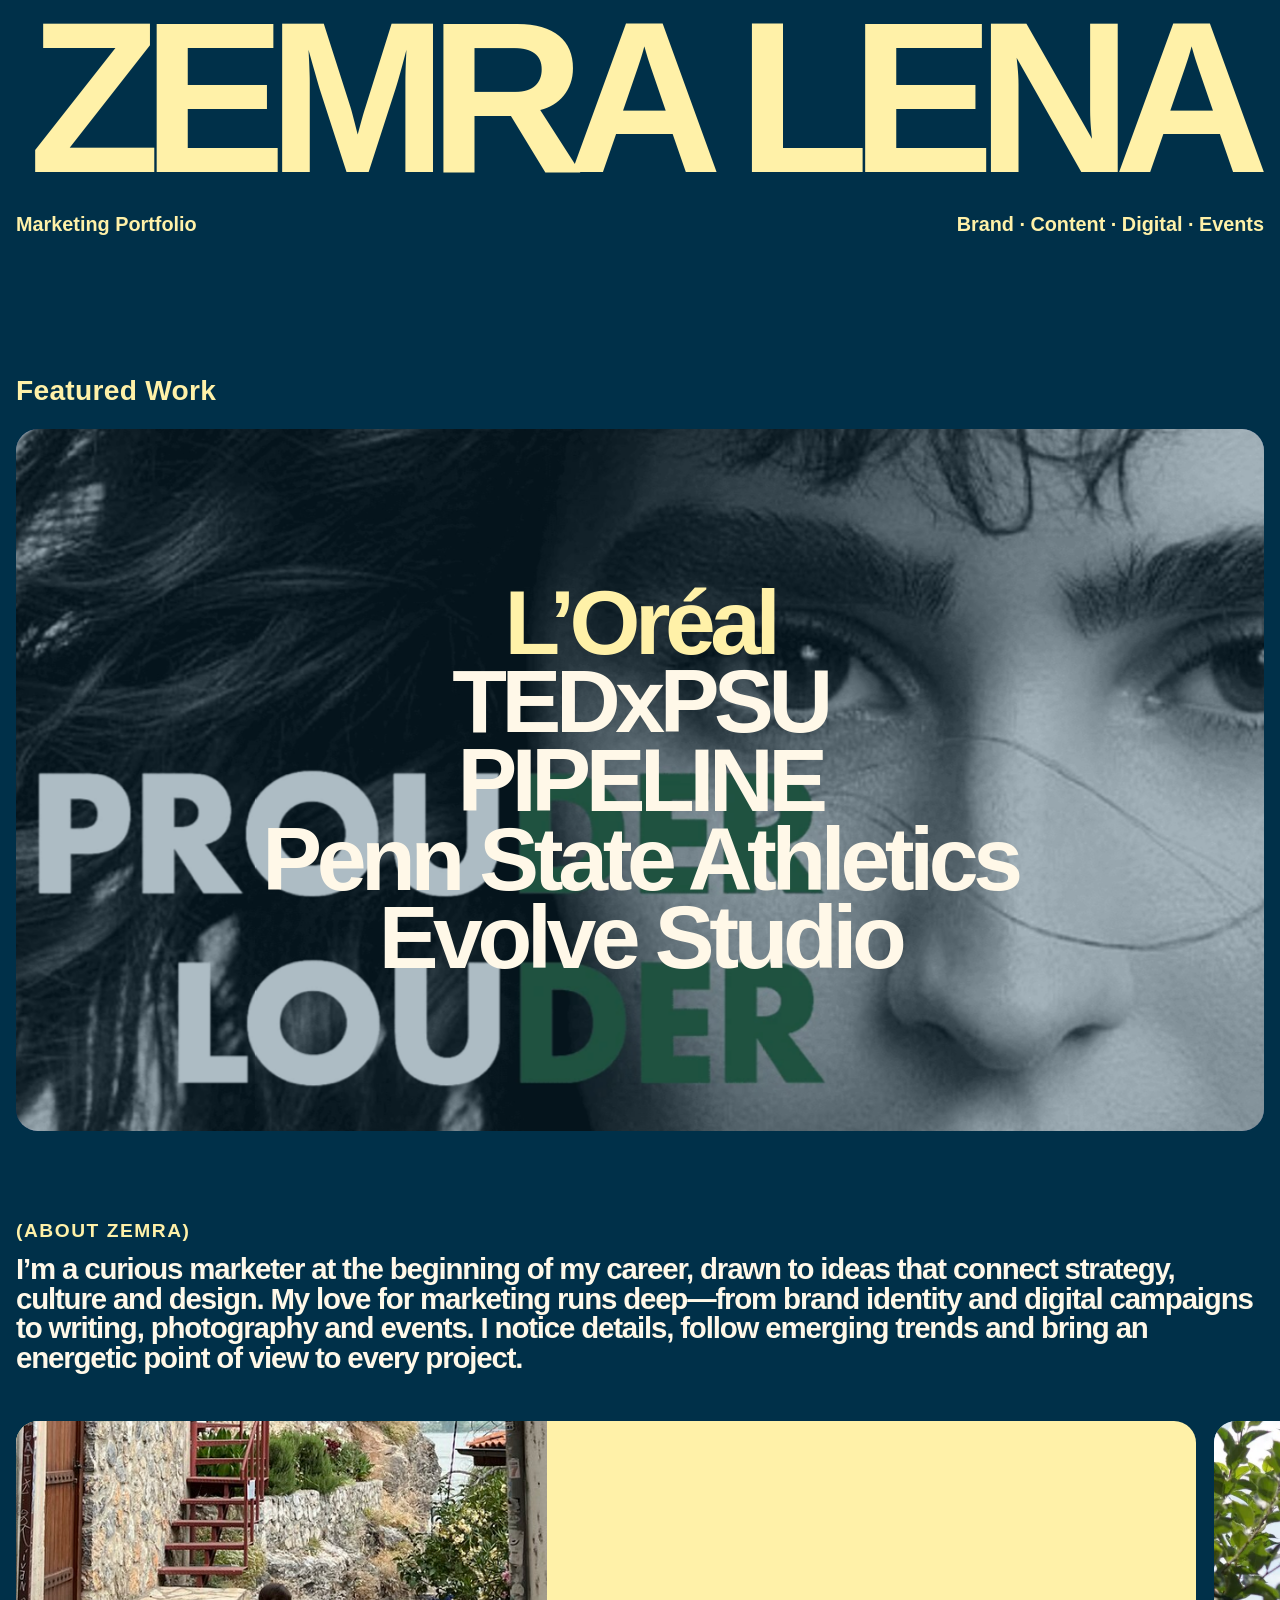
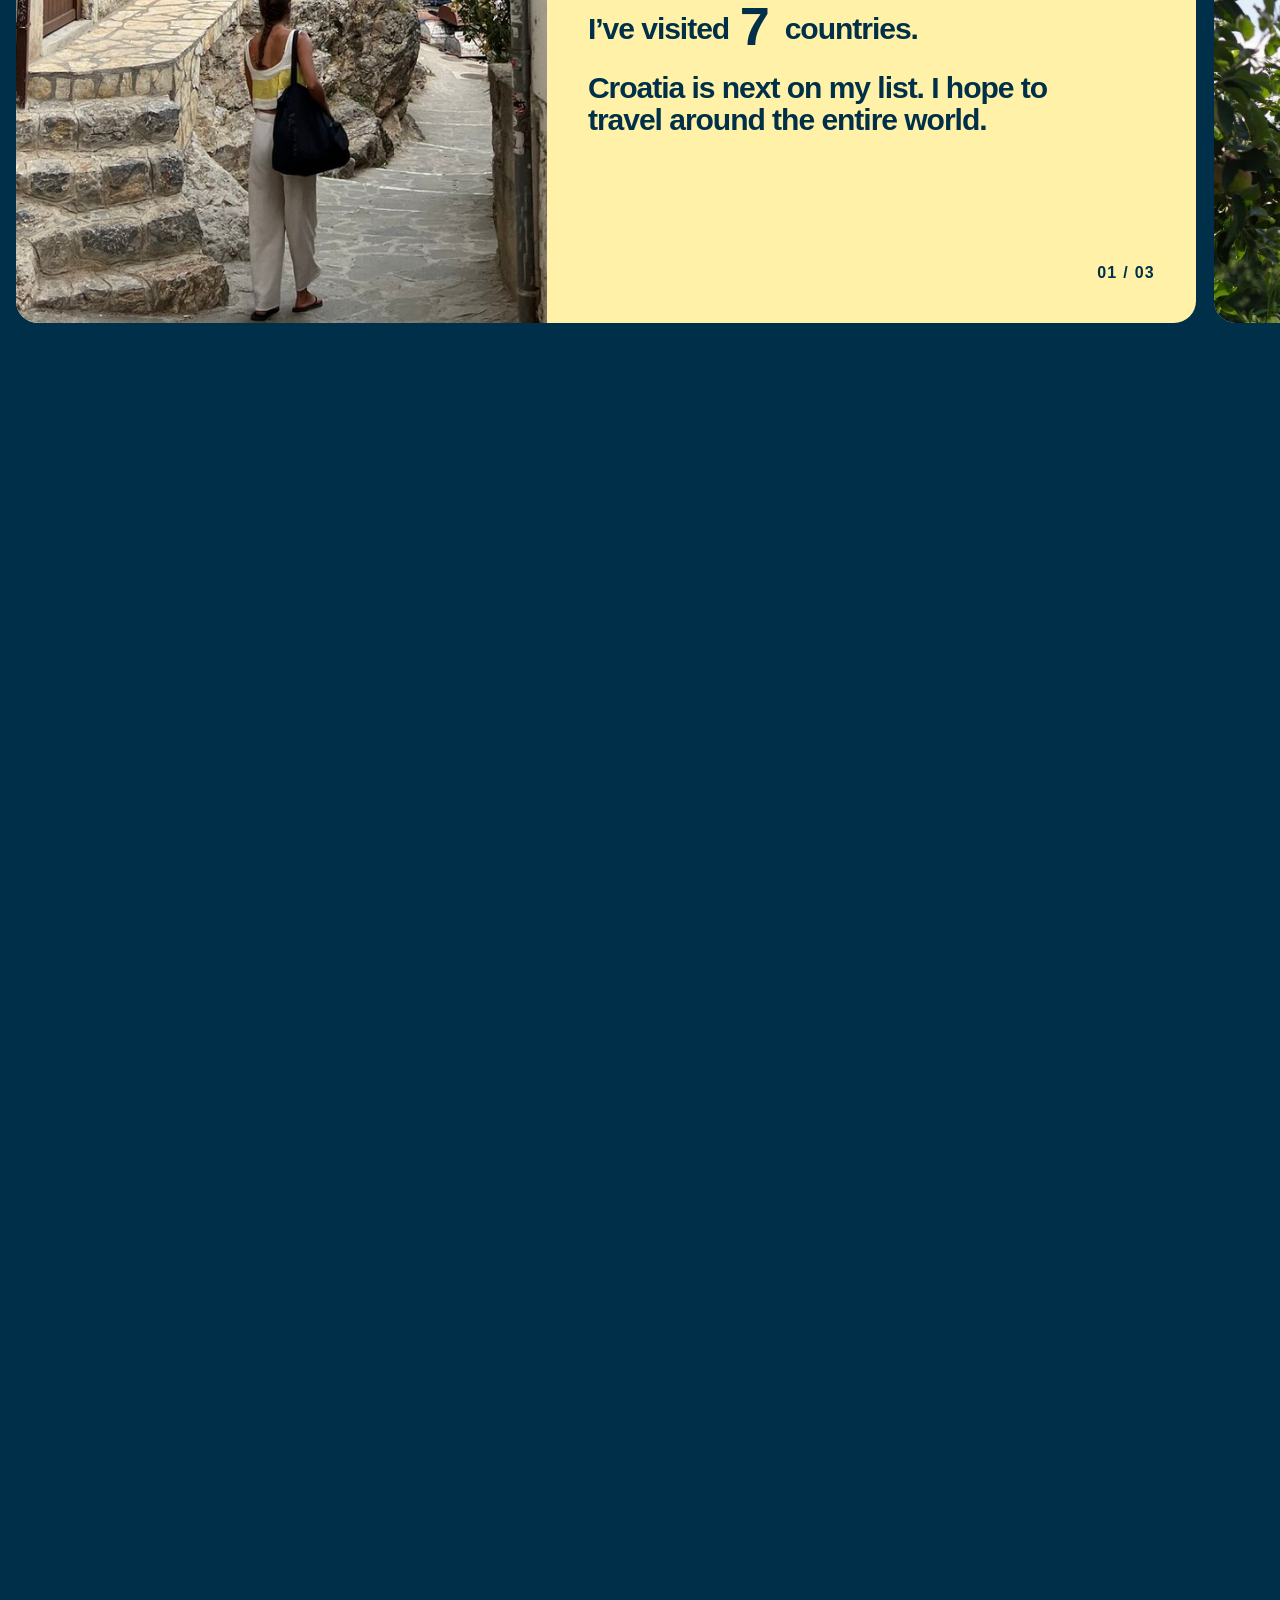
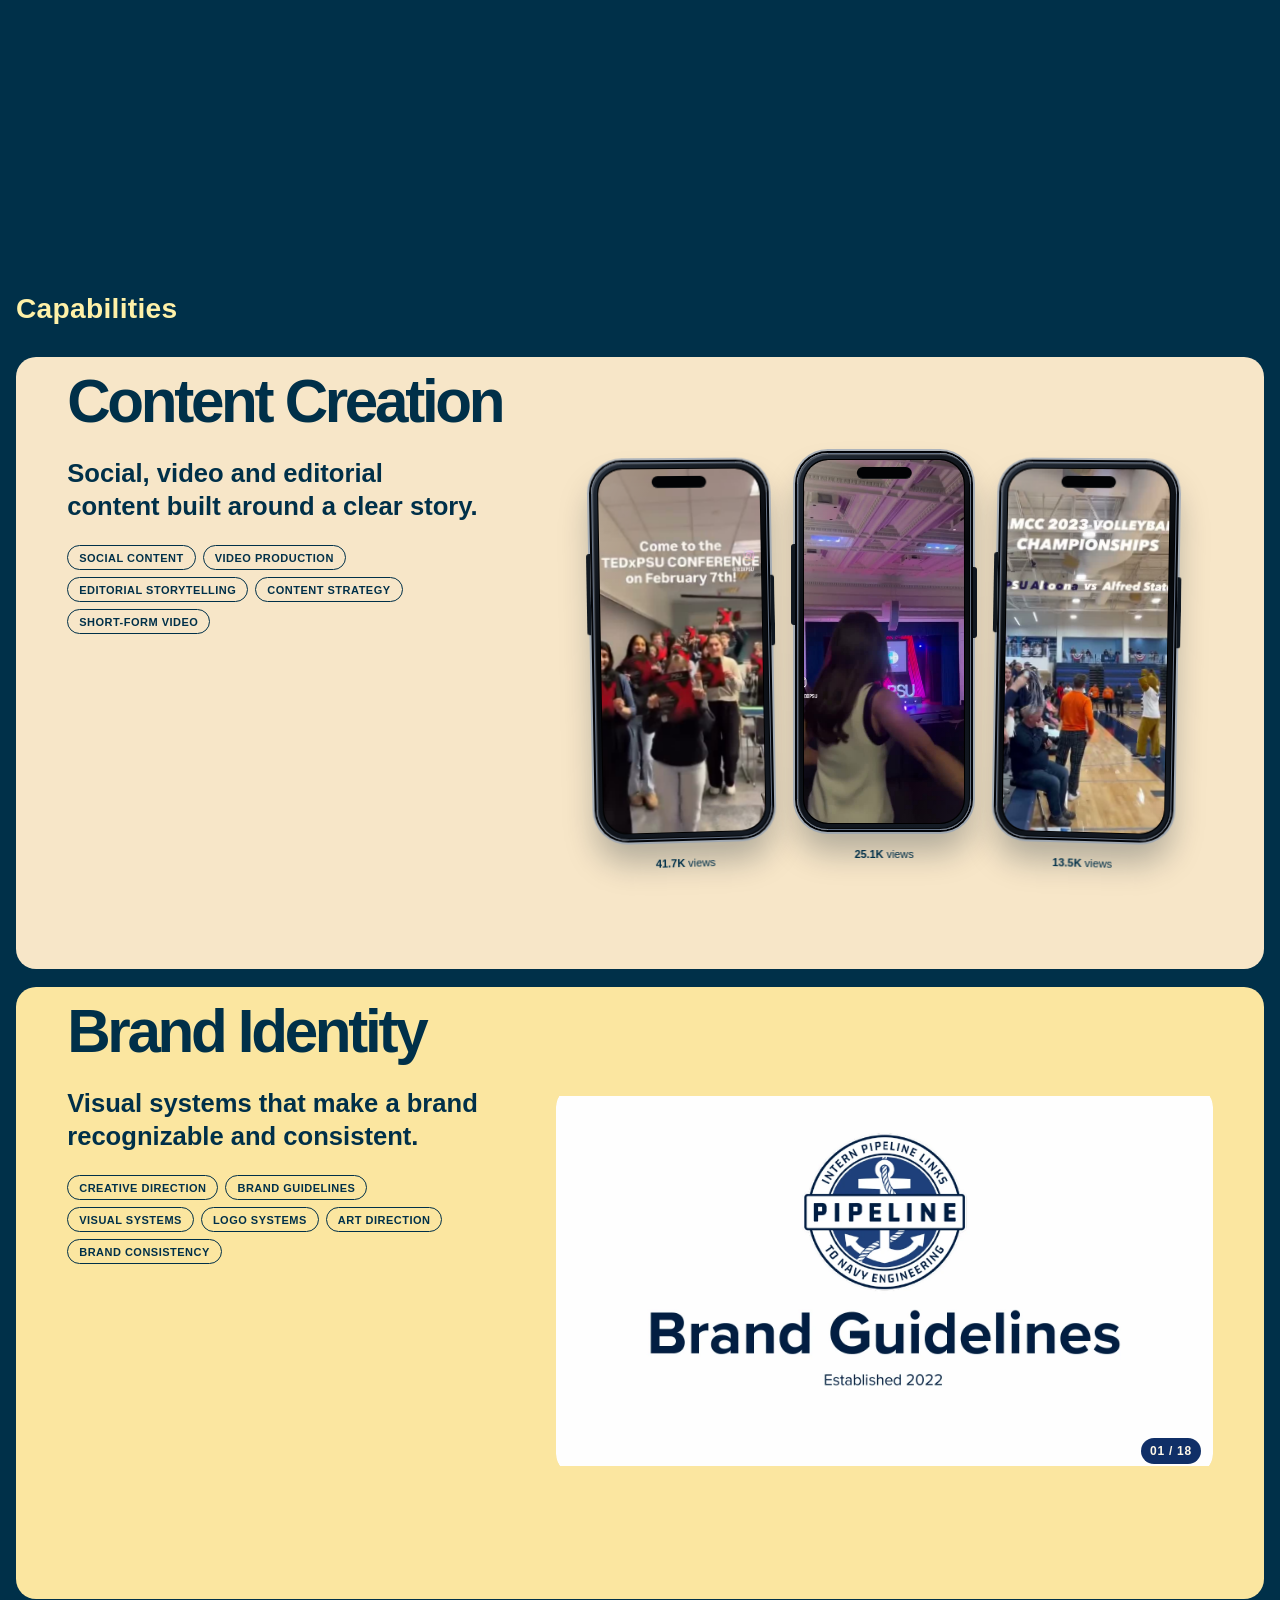
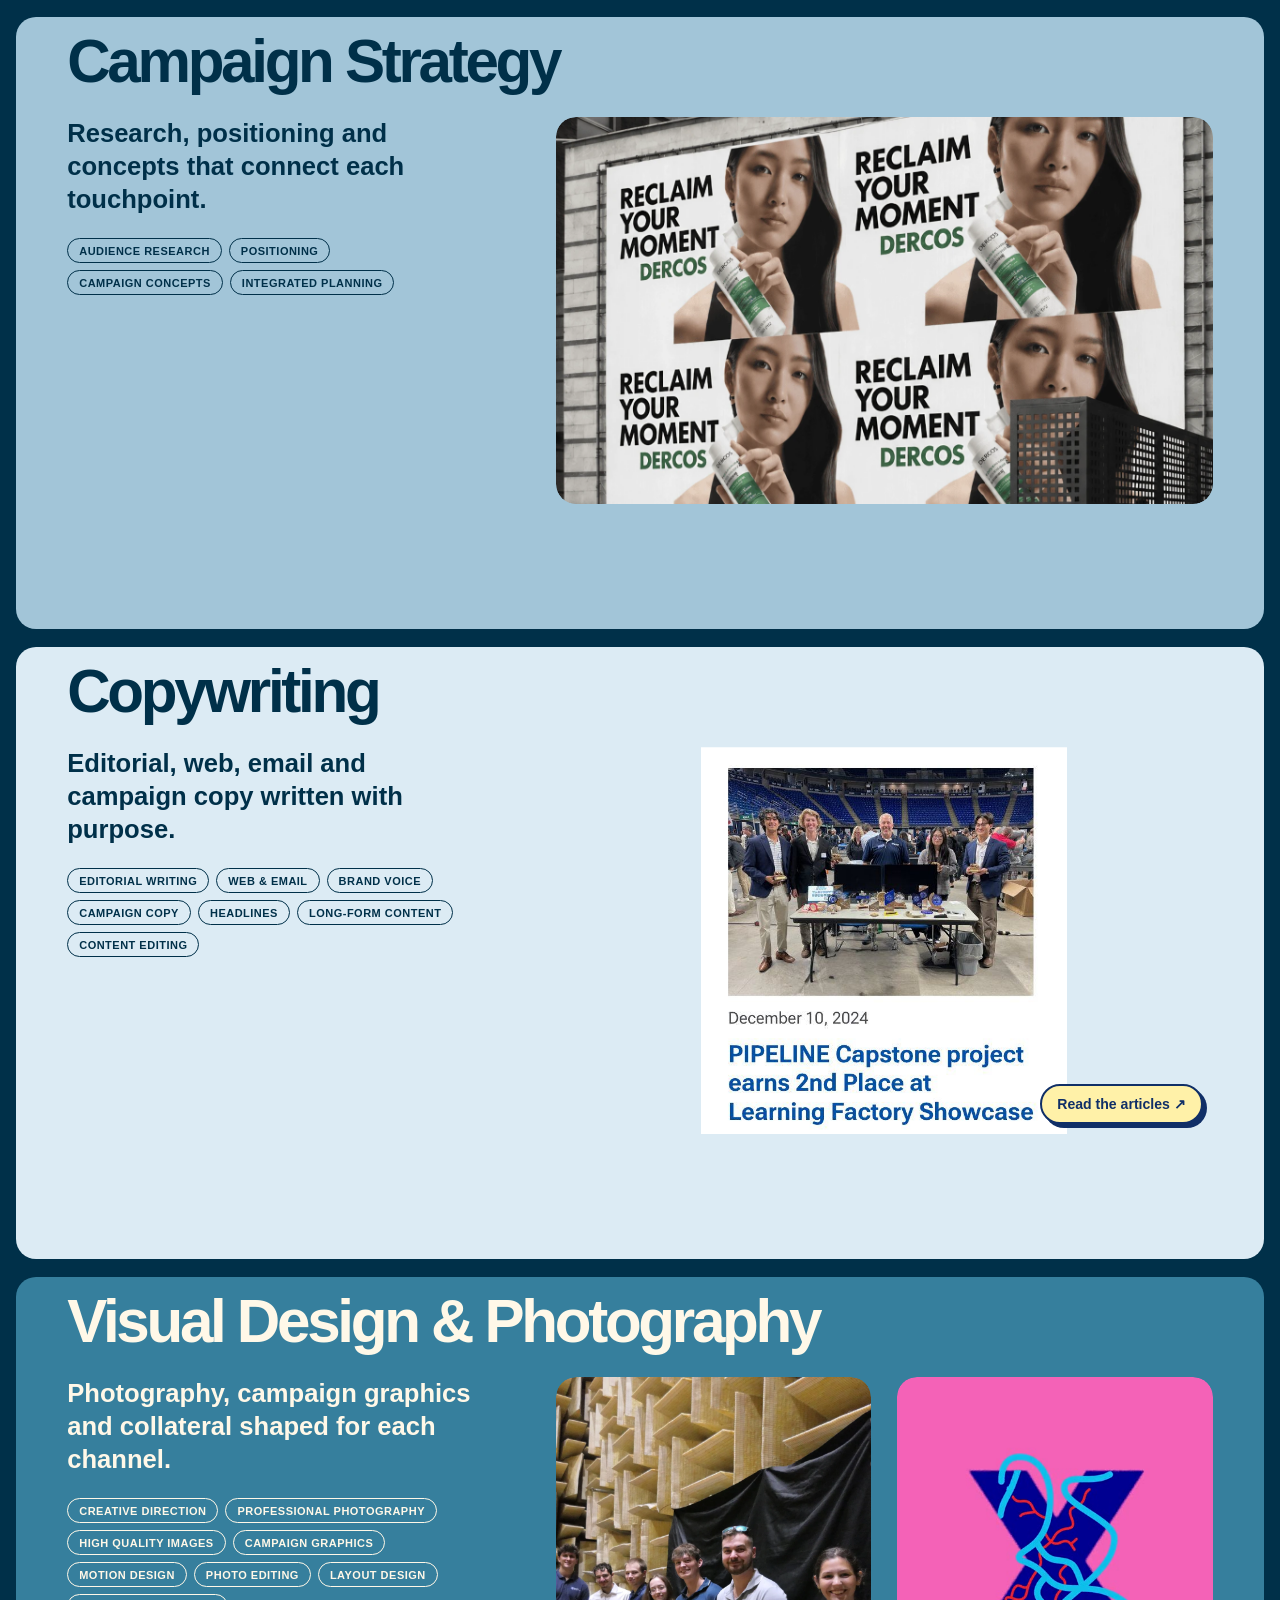
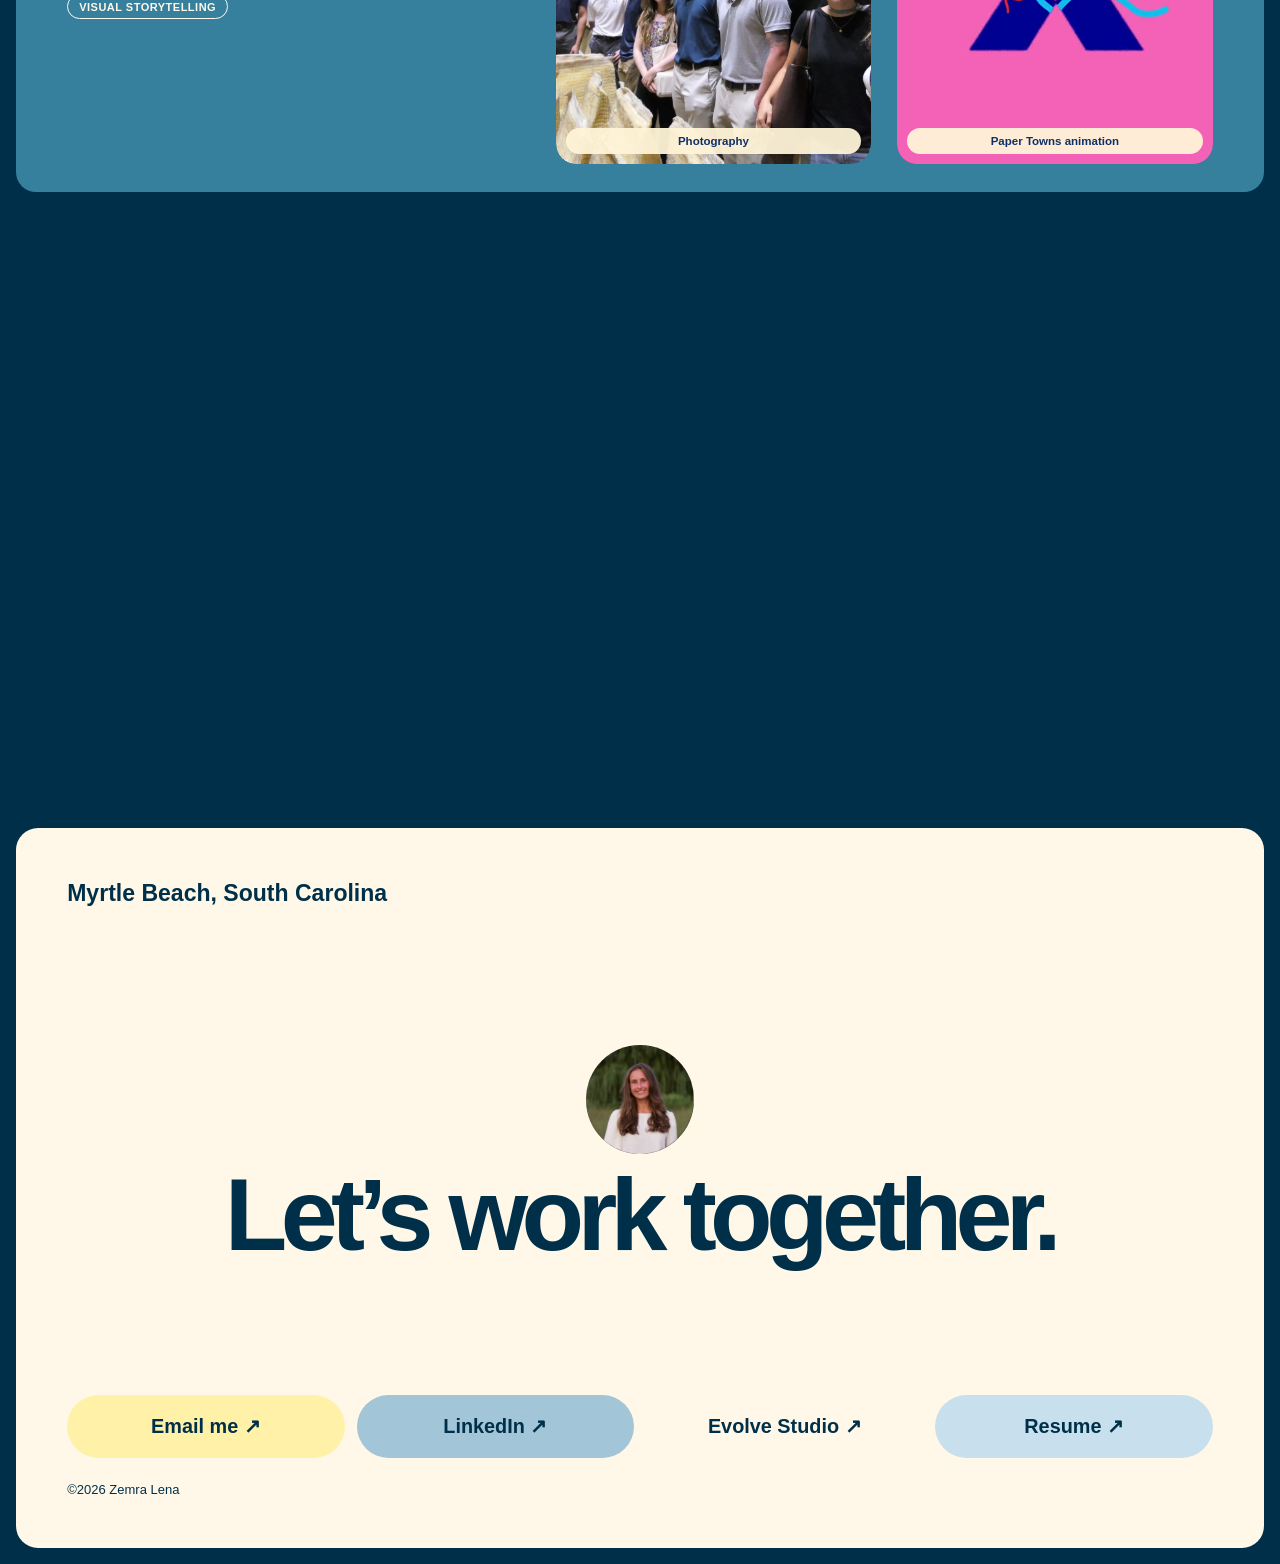
==== index.html @ ed55d3fd "Correct contact link previews" ====
<!doctype html>
<html lang="en">
<head>
<meta charset="utf-8">
<meta name="viewport" content="width=device-width,initial-scale=1,viewport-fit=cover">
<title>Zemra Lena | Marketing Portfolio</title>
<meta name="description" content="The marketing portfolio of Zemra Lena — brand, content, digital and experiential work.">
<link rel="canonical" href="https://zemralena.github.io/">
<link rel="icon" href="assets/favicon.svg?v=20260926-2" type="image/svg+xml">
  <link rel="stylesheet" href="assets/css/home-rebuild.css?v=20260927-88">
  <link rel="stylesheet" href="assets/css/home-distill.css?v=20260927-9">
  <link rel="stylesheet" href="assets/css/home-mobile.css?v=20260927-4" media="(max-width:760px)">
</head>
<body>
<a class="skip-link" href="#main-content">Skip to content</a>
<a class="floating-contact" href="#contact" aria-label="Go to contact section" aria-hidden="true" tabindex="-1">
  <img src="assets/photos/zemra-contact-headshot.png" alt="" width="568" height="568">
  <span>Contact</span>
</a>

<main id="main-content">
  <header class="hero" id="top">
    <h1 aria-label="Zemra Lena"><span>ZEMRA</span> <span>LENA</span></h1>
    <div class="hero-meta">
      <p>Marketing Portfolio</p>
      <p>Brand · Content · Digital · Events</p>
    </div>
  </header>

  <section class="featured" id="work" aria-labelledby="work-title">
    <div class="section-label"><h2 id="work-title">Featured Work</h2></div>
    <div class="featured-stage" data-active-project="0">
      <div class="featured-images" aria-hidden="true">
        <div class="featured-media featured-media--art is-active" data-project="0"><img src="assets/work/loreal/prouder.webp" alt=""></div>
        <div class="featured-media featured-media--video featured-media--tedx" data-project="1"><video muted loop playsinline preload="metadata" poster="assets/video/tedx-x-landscape.jpg"><source src="assets/video/zeitgeist-landscape.mp4" type="video/mp4"></video></div>
        <div class="featured-media featured-media--video" data-project="2"><video muted loop playsinline preload="metadata" poster="assets/video/pipeline-film.jpg"><source src="assets/video/pipeline-film.mp4" type="video/mp4"></video></div>
        <div class="featured-media featured-media--athletics" data-project="3"><img src="assets/logos/psu-athletics.svg" alt=""></div>
        <div class="featured-media featured-media--evolve" data-project="4"><span aria-hidden="true">e.</span></div>
      </div>
      <div class="featured-shade"></div>
      <div class="featured-links">
        <a class="is-active" data-project="0" href="work/loreal.html">L’Oréal</a>
        <a data-project="1" href="work/tedx.html">TEDxPSU</a>
        <a data-project="2" href="work/pipeline.html">PIPELINE</a>
        <a data-project="3" href="work/athletics.html">Penn State Athletics</a>
        <a data-project="4" href="work/evolve.html">Evolve Studio</a>
      </div>
    </div>
  </section>

  <section class="about" id="about" aria-labelledby="about-title">
    <div class="about-intro">
      <p class="eyebrow">(About Zemra)</p>
      <h2 id="about-title">I’m a <span class="about-underline">curious marketer</span> at the beginning of my career, drawn to ideas that connect strategy, culture and design. <span class="about-underline">My love for marketing runs deep</span>—from brand identity and digital campaigns to writing, photography and events. I notice details, follow emerging trends and bring an <span class="about-underline">energetic point of view</span> to every project.</h2>
    </div>
    <div class="about-scroll" aria-label="Three facts about Zemra">
      <div class="about-pin">
        <div class="fact-track">
          <article class="fact-panel fact-panel--butter">
            <figure><img src="assets/photos/zemra-contact-ohrid.jpg" alt="Zemra Lena walking through Ohrid" loading="lazy" width="600" height="600"></figure>
            <div class="fact-copy"><p class="fact-statement">I’ve visited <strong><span data-count="7">0</span></strong> countries.</p><p class="fact-note">Croatia is next on my list. I hope to travel around the entire world.</p><span>01 / 03</span></div>
          </article>
          <article class="fact-panel fact-panel--blue">
            <figure><img src="assets/photos/DSC06036.webp" alt="Zemra Lena outdoors in an orchard" loading="lazy" width="936" height="1400"></figure>
            <div class="fact-copy"><p class="fact-statement">I have <strong><span data-count="34">0</span></strong> Pinterest boards.</p><p class="fact-note">And a genuine plan to use all of them.</p><span>02 / 03</span></div>
          </article>
          <article class="fact-panel fact-panel--cream">
            <figure><video autoplay muted loop playsinline preload="metadata" poster="assets/photos/DSC07194.webp" aria-label="Spring in Anchorage, Alaska"><source src="assets/video/alaska-fact-hd.mp4?v=20260926" type="video/mp4"></video></figure>
            <div class="fact-copy"><p class="fact-statement">I grew up in the <strong><span data-count="49">0</span></strong><span class="fact-suffix">th</span> <span class="fact-following">state.</span></p><p class="fact-note fact-note--alaska">Alaska gave me a lifelong love of big landscapes, long summer days and finding inspiration in unexpected places.</p><span>03 / 03</span></div>
          </article>
        </div>
      </div>
    </div>
  </section>

  <section class="capabilities" id="capabilities" aria-labelledby="capabilities-title">
    <h2 class="section-heading" id="capabilities-title">Capabilities</h2>
    <div class="capabilities-grid">
      <article class="capability capability--cream reveal" id="content-creation">
        <div class="capability-title"><h2>Content Creation</h2></div>
        <div class="capability-copy">
          <p>Social, video and editorial content built around a clear story.</p>
          <ul class="capability-tags" aria-label="Content creation specialties"><li>Social Content</li><li>Video Production</li><li>Editorial Storytelling</li><li>Content Strategy</li><li>Short-form Video</li></ul>
        </div>
        <div class="phone-showcase" aria-label="Top-performing TEDxPSU and Penn State Athletics social content">
          <figure class="phone-preview"><div class="phone-screen"><video autoplay muted loop playsinline preload="metadata" poster="assets/video/tedx-invitation-reel.jpg" aria-label="TEDxPSU conference invitation reel with 41.7 thousand views"><source src="assets/video/tedx-invitation-reel.mp4" type="video/mp4"></video></div><figcaption><strong>41.7K</strong> views</figcaption></figure>
          <figure class="phone-preview"><div class="phone-screen"><video autoplay muted loop playsinline preload="metadata" poster="assets/video/tedx-venue-reel.jpg" aria-label="TEDxPSU venue reel with 25.1 thousand views"><source src="assets/video/tedx-venue-reel.mp4" type="video/mp4"></video></div><figcaption><strong>25.1K</strong> views</figcaption></figure>
          <figure class="phone-preview"><div class="phone-screen"><video autoplay muted loop playsinline preload="metadata" poster="assets/video/amcc-championship-poster.jpg" aria-label="Penn State Athletics championship reel with 13.5 thousand views"><source src="assets/video/amcc-championship.mp4" type="video/mp4"></video></div><figcaption><strong>13.5K</strong> views</figcaption></figure>
        </div>
      </article>
      <article class="capability capability--yellow reveal" id="brand-identity">
        <div class="capability-title"><h2>Brand Identity</h2></div>
        <div class="capability-copy">
          <p>Visual systems that make a brand recognizable and consistent.</p>
          <ul class="capability-tags" aria-label="Brand identity specialties"><li>Creative Direction</li><li>Brand Guidelines</li><li>Visual Systems</li><li>Logo Systems</li><li>Art Direction</li><li>Brand Consistency</li></ul>
        </div>
        <div class="brand-book-flip" aria-label="PIPELINE brand guidelines automatically turning through eighteen pages"><img src="assets/work/pipeline/brand-book/01.webp" alt="PIPELINE brand guideline page 1" loading="lazy"><span aria-hidden="true">01 / 18</span></div>
      </article>
      <article class="capability capability--blue reveal" id="campaign-strategy">
        <div class="capability-title"><h2>Campaign Strategy</h2></div>
        <div class="capability-copy">
          <p>Research, positioning and concepts that connect each touchpoint.</p>
          <ul class="capability-tags" aria-label="Campaign strategy specialties"><li>Audience Research</li><li>Positioning</li><li>Campaign Concepts</li><li>Integrated Planning</li></ul>
        </div>
        <div class="capability-media capability-media--contain"><img src="assets/work/loreal/billboard.webp" alt="Dercos outdoor advertising campaign installed on a city building" loading="lazy"></div>
      </article>
      <article class="capability capability--dark reveal" id="copywriting">
        <div class="capability-title"><h2>Copywriting</h2></div>
        <div class="capability-copy">
          <p>Editorial, web, email and campaign copy written with purpose.</p>
          <ul class="capability-tags" aria-label="Copywriting specialties"><li>Editorial Writing</li><li>Web &amp; Email</li><li>Brand Voice</li><li>Campaign Copy</li><li>Headlines</li><li>Long-form Content</li><li>Content Editing</li></ul>
        </div>
        <a class="article-preview" href="work/writing.html" aria-label="Read Zemra Lena's published articles"><img src="assets/work/writing/capstone.jpg" alt="PIPELINE Capstone article preview" loading="lazy"><span>Read the articles <b aria-hidden="true">↗</b></span></a>
      </article>
      <article class="capability capability--ocean reveal" id="visual-design">
        <div class="capability-title"><h2>Visual Design &amp; Photography</h2></div>
        <div class="capability-copy">
          <p>Photography, campaign graphics and collateral shaped for each channel.</p>
          <ul class="capability-tags" aria-label="Visual design and photography specialties"><li>Creative Direction</li><li>Professional Photography</li><li>High Quality Images</li><li>Campaign Graphics</li><li>Motion Design</li><li>Photo Editing</li><li>Layout Design</li><li>Visual Storytelling</li></ul>
        </div>
        <div class="capability-media-pair"><figure class="photography-rotation" aria-label="PIPELINE program photography by Zemra Lena"><div class="photography-slides"><img class="is-active" src="assets/work/pipeline/P1000704.webp" alt="Students touring an anechoic chamber" loading="lazy"><img src="assets/work/pipeline/P1000719.webp" alt="Interior detail of an anechoic chamber" loading="lazy"><img src="assets/work/pipeline/P1000746.webp" alt="Students touring an engineering research facility" loading="lazy"><img src="assets/work/pipeline/P1000761.webp" alt="PIPELINE students inside a research laboratory" loading="lazy"></div><figcaption>Photography</figcaption></figure><figure><video autoplay muted loop playsinline preload="metadata" poster="assets/video/papertowns-animation.jpg" aria-label="TEDxPSU Paper Towns animation"><source src="assets/video/papertowns-animation.mp4" type="video/mp4"></video><figcaption>Paper Towns animation</figcaption></figure></div>
      </article>
    </div>
  </section>

  <footer class="contact" id="contact">
    <div class="contact-panel">
      <div class="contact-top"><span>Myrtle Beach, South Carolina</span></div>
      <img class="contact-photo" src="assets/photos/zemra-contact-headshot.png" alt="Portrait of Zemra Lena" loading="lazy" width="568" height="568">
      <h2><span>Let’s work</span> together.</h2>
      <div class="contact-links" aria-label="Contact links">
        <a href="mailto:zemralena3@gmail.com"><span class="contact-link-label">Email me ↗</span><span class="contact-preview contact-preview--email" aria-hidden="true"><span class="email-mark">@</span><span class="email-preview-copy"><small>Email me at</small><strong>zemralena3@gmail.com</strong><em>Click to open your email app</em></span></span></a>
        <a href="https://www.linkedin.com/in/zemralena/" target="_blank" rel="noopener"><span class="contact-link-label">LinkedIn ↗</span><span class="contact-preview contact-preview--linkedin" aria-hidden="true"><span class="linkedin-preview-bar"><b>in</b><small>My profile</small></span><span class="linkedin-preview-body"><img src="assets/photos/zemra-contact-headshot.png" alt=""><span><strong>Zemra Lena</strong><small>Brand &amp; Social Marketer · Evolve Studio</small><small>Greater Myrtle Beach Area</small><em>linkedin.com/in/zemralena</em></span></span></span></a>
        <a href="https://evolvestudio.ai" target="_blank" rel="noopener"><span class="contact-link-label">Evolve Studio ↗</span><span class="contact-preview contact-preview--site" aria-hidden="true"><img src="assets/work/evolve/evolve-studio-home.png" alt=""><span><small>Creative studio</small><strong>Visit evolvestudio.ai</strong></span></span></a>
        <a href="assets/documents/zemra-lena-resume.pdf?v=20260926-2" target="_blank" rel="noopener"><span class="contact-link-label">Resume ↗</span><span class="contact-preview contact-preview--resume" aria-hidden="true"><img src="assets/documents/zemra-lena-resume-preview.png?v=20260926-2" alt=""><span><small>Resume preview</small><strong>Open the full PDF</strong></span></span></a>
      </div>
      <p>©2026 Zemra Lena</p>
    </div>
  </footer>
</main>

<script src="assets/js/home-rebuild.js?v=20260927-25" defer></script>
</body>
</html>
---- assets/css/home-rebuild.css ----
:root{--canvas:#f7e6c8;--cream:#f7e6c8;--butter:#fbe6a0;--navy:#1b2753;--sky:#a2c5d8;--ocean:#25799b;--red:#cb1803;--white:#fffdf7;--sans:"Avenir Next",Avenir,"Helvetica Neue",Arial,sans-serif;--serif:"Iowan Old Style",Baskerville,Georgia,serif;--display:"Bookman Old Style","Iowan Old Style",Georgia,serif}
*{box-sizing:border-box}html{scroll-behavior:smooth}body{margin:0;background:var(--canvas);color:var(--navy);font-family:var(--sans);-webkit-font-smoothing:antialiased;overflow-x:hidden}img{display:block;max-width:100%}a{color:inherit}
.skip-link{position:fixed;z-index:999;left:12px;top:12px;padding:10px 14px;background:var(--white);color:var(--navy);transform:translateY(-150%)}.skip-link:focus{transform:none}
.hero{min-height:100svh;padding:10px 16px 26px;display:flex;flex-direction:column;background-color:var(--sky);background-image:repeating-linear-gradient(90deg,transparent 0 42px,rgba(255,253,247,.16) 42px 44px);color:var(--navy);overflow:hidden}.hero h1{margin:0;white-space:nowrap;font-size:clamp(70px,15.9vw,225px);font-weight:750;line-height:.82;letter-spacing:-.082em}.hero-meta{display:grid;grid-template-columns:1fr auto 1fr;align-items:center;gap:26px;margin:18px 0 44px;font-size:clamp(15px,1.55vw,22px);font-weight:600}.hero-meta p{margin:0}.hero-meta p:last-child{text-align:right;font-family:var(--serif);font-weight:400}.hero-meta span{font-size:28px;color:var(--red)}
.hero-ribbon{width:calc(100% + 32px);margin:auto -16px 0;overflow:hidden}.ribbon-track{display:flex;width:max-content;gap:13px;animation:ribbon 34s linear infinite}.ribbon-track figure{width:clamp(210px,22vw,330px);height:clamp(245px,30vw,410px);margin:0;padding:10px;border-radius:19px;background:var(--sky);flex:none;transition:transform .35s cubic-bezier(.16,1,.3,1)}.ribbon-track figure:nth-child(4n+2){background:var(--cream)}.ribbon-track figure:nth-child(4n+3){background:var(--red)}.ribbon-track figure:nth-child(4n+4){background:var(--white)}.ribbon-track figure:hover{transform:translateY(-10px) rotate(-1deg)}.ribbon-track img{width:100%;height:100%;border-radius:11px;object-fit:cover}.hero-ribbon:hover .ribbon-track{animation-play-state:paused}@keyframes ribbon{to{transform:translateX(calc(-50% - 6.5px))}}
.contact-pill{position:fixed;z-index:100;left:50%;bottom:22px;display:flex;align-items:center;gap:13px;padding:7px 24px 7px 8px;border:1px solid var(--navy);border-radius:999px;background:var(--red);color:var(--cream);box-shadow:0 12px 35px rgba(27,39,83,.22);font-size:clamp(18px,2vw,29px);font-weight:650;text-decoration:none;transform:translateX(-50%);transition:transform .3s ease,background .3s ease,color .3s ease}.contact-pill img{width:56px;height:56px;border-radius:50%;object-fit:cover;object-position:50% 24%}.contact-pill:hover,.contact-pill:focus-visible{background:var(--navy);color:var(--butter);transform:translateX(-50%) translateY(-5px);outline:0}
.featured,.about,.capabilities,.experience,.contact{padding:clamp(70px,9vw,135px) 16px 0}.featured{background:var(--butter)}.about{background:var(--canvas)}.capabilities{background:var(--sky)}.experience{background:var(--canvas)}.contact{background:var(--butter)}.section-label{display:flex;align-items:end;justify-content:space-between;gap:30px;margin-bottom:22px;color:var(--navy)}.section-label h2,.section-heading{margin:0;font-size:clamp(22px,2.2vw,31px);font-weight:650;letter-spacing:.01em}.section-label span{font-size:clamp(15px,1.7vw,23px)}
.featured-stage{position:relative;min-height:clamp(620px,76vw,940px);border:11px solid var(--canvas);box-shadow:0 0 0 2px var(--navy),14px 14px 0 var(--red);border-radius:22px;overflow:hidden;background:var(--navy);isolation:isolate}.featured-images,.featured-images img,.featured-shade{position:absolute;inset:0;width:100%;height:100%}.featured-images img{object-fit:cover;opacity:0;transform:scale(1.04);transition:opacity .55s ease,transform 1s cubic-bezier(.16,1,.3,1)}.featured-images img.is-active{opacity:1;transform:scale(1)}.featured-shade{z-index:1;background:rgba(27,39,83,.48)}.featured-links{position:relative;z-index:2;min-height:inherit;display:flex;flex-direction:column;align-items:center;justify-content:center;padding:54px 22px}.featured-links a{color:var(--white);font-family:var(--display);font-size:clamp(48px,8vw,120px);font-weight:700;line-height:.9;letter-spacing:-.055em;text-align:center;text-decoration:none;transition:color .25s ease,transform .3s ease}.featured-links a:hover,.featured-links a:focus-visible,.featured-links a.is-active{color:var(--butter);transform:scale(1.018);outline:0}
.about{color:var(--navy)}.eyebrow{margin:0 0 24px;font-size:clamp(14px,1.5vw,20px);font-weight:650;text-transform:uppercase;letter-spacing:.08em}.about>h2{max-width:1450px;margin:0 0 clamp(70px,9vw,125px);font-family:var(--display);font-size:clamp(45px,6.5vw,96px);font-weight:600;line-height:.96;letter-spacing:-.045em}.about-grid{display:grid;grid-template-columns:1fr 1fr;gap:24px}.about-photo,.about-card{min-height:clamp(430px,52vw,690px);margin:0;border:8px solid var(--navy);border-radius:22px;overflow:hidden}.about-photo{border-color:var(--red);transform:rotate(-.6deg)}.about-photo img{width:100%;height:100%;object-fit:cover;object-position:50% 35%}.about-card{display:flex;flex-direction:column;padding:clamp(28px,4vw,60px);background-color:var(--sky);background-image:repeating-linear-gradient(90deg,transparent 0 30px,rgba(255,253,247,.26) 30px 33px);color:var(--navy);transform:rotate(.6deg)}.about-card>p:not(.eyebrow){max-width:780px;margin:0;font-family:var(--serif);font-size:clamp(27px,4vw,59px);font-weight:500;line-height:1.02;letter-spacing:-.035em}.about-card strong{margin-top:auto;font-size:clamp(140px,22vw,320px);line-height:.7;letter-spacing:-.09em;color:var(--red)}.about-card span{margin-top:30px;font-size:clamp(18px,2vw,28px);font-weight:650}
.capabilities{color:var(--navy)}.section-heading{margin:0 0 32px}.capability{margin-bottom:18px;padding:clamp(28px,4vw,52px);border:2px solid var(--navy);border-radius:22px;color:var(--navy);overflow:hidden;transition:transform .35s cubic-bezier(.16,1,.3,1),box-shadow .35s ease}.capability:hover{transform:translateY(-5px);box-shadow:0 18px 0 var(--red)}.capability--cream{background:var(--white)}.capability--yellow{background-color:var(--butter);background-image:repeating-linear-gradient(90deg,transparent 0 34px,rgba(203,24,3,.08) 34px 37px)}.capability--blue{background:var(--canvas)}.capability--black{background:var(--ocean);color:var(--white);border-color:var(--navy)}.capability-title{display:flex;justify-content:space-between;gap:32px;align-items:start}.capability-title h2{max-width:1050px;margin:0;font-family:var(--display);font-size:clamp(48px,7vw,105px);font-weight:600;line-height:.9;letter-spacing:-.055em}.capability-title span{font-size:clamp(38px,5vw,74px);font-weight:700}.capability-body{display:grid;grid-template-columns:minmax(260px,.78fr) minmax(260px,.65fr) minmax(380px,1.15fr);gap:clamp(28px,5vw,80px);align-items:end;margin-top:clamp(45px,8vw,110px)}.capability-body>p{margin:0;font-size:clamp(18px,2.1vw,29px);font-weight:600;line-height:1.3}.capability-body ul{display:flex;flex-wrap:wrap;gap:10px;margin:0;padding:0;list-style:none}.capability-body li{padding:9px 16px;border:1px solid currentColor;border-radius:999px;font-size:14px;font-weight:650}.capability-body img{width:100%;aspect-ratio:16/10;border:2px solid currentColor;border-radius:17px;object-fit:cover}
.experience{padding-bottom:0;color:var(--navy)}.experience-list{border-top:2px solid currentColor}.experience-list a{display:grid;grid-template-columns:1fr 1fr;gap:24px;align-items:center;min-height:112px;padding:22px 12px;border-bottom:1px solid rgba(27,39,83,.45);text-decoration:none;transition:background .25s ease,color .25s ease,padding .3s ease}.experience-list strong{font-family:var(--display);font-size:clamp(31px,4vw,57px);font-weight:600;letter-spacing:-.045em}.experience-list span{font-size:clamp(16px,1.7vw,24px)}.experience-list a:hover,.experience-list a:focus-visible{padding-left:28px;padding-right:28px;background:var(--sky);color:var(--navy);outline:0}
.contact{padding-bottom:16px}.contact-panel{min-height:clamp(580px,78vw,920px);padding:clamp(28px,4vw,54px);border:2px solid var(--navy);border-radius:22px;background-color:var(--white);background-image:repeating-linear-gradient(90deg,transparent 0 54px,rgba(162,197,216,.2) 54px 57px);color:var(--navy);display:flex;flex-direction:column}.contact-top{display:flex;justify-content:space-between;font-size:clamp(16px,1.8vw,24px);font-weight:650}.contact-panel h2{margin:auto 0;font-family:var(--display);font-size:clamp(63px,10.2vw,154px);font-weight:600;line-height:.83;letter-spacing:-.065em;text-align:center}.contact-panel h2 span{color:var(--red)}.contact-links{display:grid;grid-template-columns:repeat(3,1fr);border-top:1px solid var(--navy);border-left:1px solid var(--navy)}.contact-links a{padding:22px;border-right:1px solid var(--navy);border-bottom:1px solid var(--navy);font-size:clamp(16px,1.6vw,23px);font-weight:650;text-decoration:none}.contact-links a:hover,.contact-links a:focus-visible{background:var(--sky);color:var(--navy);outline:0}.contact-panel>p{margin:24px 0 0;font-size:13px}
.reveal{opacity:0;transform:translateY(28px);transition:opacity .7s ease,transform .8s cubic-bezier(.16,1,.3,1)}.reveal.in{opacity:1;transform:none}
@media(max-width:900px){.hero h1{font-size:15.8vw}.hero-meta{margin-bottom:30px}.about-grid{grid-template-columns:1fr}.capability-body{grid-template-columns:1fr 1fr}.capability-body img{grid-column:1/-1}.featured-stage{min-height:720px}}
@media(max-width:700px){.hero{min-height:820px;padding-top:16px}.hero h1{font-size:15.6vw;line-height:.87}.hero-meta{grid-template-columns:1fr auto;gap:12px;font-size:14px}.hero-meta p:last-child{grid-column:1/-1;text-align:left}.hero-meta span{grid-row:1;grid-column:2}.ribbon-track figure{width:230px;height:300px;padding:8px;border-radius:15px}.contact-pill{bottom:14px;padding-right:19px}.contact-pill img{width:48px;height:48px}.featured,.about,.capabilities,.experience,.contact{padding-top:72px}.section-label{margin-bottom:14px}.featured-stage{min-height:650px;border-width:8px}.featured-links{padding:38px 12px}.featured-links a{font-size:clamp(44px,11vw,76px);line-height:.94}.about>h2{font-size:clamp(43px,9vw,66px)}.about-photo,.about-card{min-height:520px;border-width:8px}.about-card strong{font-size:47vw}.capability{padding:28px 20px}.capability-title h2{font-size:clamp(44px,11vw,72px)}.capability-title span{font-size:36px}.capability-body{grid-template-columns:1fr;margin-top:48px}.capability-body img{grid-column:auto}.capability-body>p{font-size:20px}.experience-list a{grid-template-columns:1fr;gap:7px;min-height:100px}.experience-list strong{font-size:34px}.experience-list span{font-size:15px}.contact-panel{min-height:690px;padding:24px 18px}.contact-top{font-size:14px}.contact-panel h2{font-size:15vw}.contact-links{grid-template-columns:1fr}.contact-links a{padding:17px}}
@media(prefers-reduced-motion:reduce){html{scroll-behavior:auto}.ribbon-track{animation:none}.featured-images img,.featured-links a,.reveal{transition:none}.reveal{opacity:1;transform:none}}

/* Motion language inspired by the supplied interaction reference. */
.page-intro{position:fixed;z-index:1000;inset:0;display:grid;place-content:center;gap:8px;background:var(--navy);color:var(--butter);text-align:center;pointer-events:none;animation:intro-away .75s cubic-bezier(.76,0,.24,1) .55s forwards}.page-intro strong{font-size:clamp(44px,9vw,132px);line-height:.8;letter-spacing:-.075em}.page-intro span{font-family:var(--serif);font-size:clamp(15px,2vw,28px)}@keyframes intro-away{to{clip-path:inset(0 0 100% 0);visibility:hidden}}
.cursor-dot{position:fixed;z-index:1200;left:0;top:0;width:14px;height:14px;border:2px solid var(--canvas);border-radius:50%;background:var(--red);pointer-events:none;opacity:0;transform:translate3d(-50%,-50%,0);transition:width .18s ease,height .18s ease,background .18s ease,opacity .18s ease;mix-blend-mode:difference}.cursor-dot.is-visible{opacity:1}.cursor-dot.is-active{width:34px;height:34px;background:var(--sky)}
.ribbon-track figure img{--card-x:0px;--card-y:0px;transform:translate3d(var(--card-x),var(--card-y),0) scale(1.02);transition:transform .25s cubic-bezier(.16,1,.3,1)}
.featured-stage{--stage-x:0px;--stage-y:0px}.featured-images img.is-active{transform:translate3d(var(--stage-x),var(--stage-y),0) scale(1.045)}
.capability{position:sticky;transform-origin:center top}.capability:nth-of-type(1){top:16px;z-index:1}.capability:nth-of-type(2){top:28px;z-index:2}.capability:nth-of-type(3){top:40px;z-index:3}.capability:nth-of-type(4){top:52px;z-index:4}
.contact-float{position:fixed;z-index:110;left:50%;bottom:22px;transform:translateX(-50%)}.contact-float .contact-pill{position:relative;left:auto;bottom:auto;margin:0;transform:none;cursor:pointer}.contact-float .contact-pill:hover,.contact-float .contact-pill:focus-visible{transform:translateY(-5px)}.contact-dock{position:absolute;left:50%;bottom:72px;width:0;height:0;pointer-events:none}.contact-dock a{position:absolute;left:0;bottom:0;width:max-content;padding:13px 22px;border:2px solid var(--navy);border-radius:999px;background:var(--sky);color:var(--navy);font-weight:700;text-decoration:none;opacity:0;transform:translate(-50%,20px) scale(.7);transition:transform .42s cubic-bezier(.16,1,.3,1),opacity .2s ease,background .2s ease}.contact-dock a:nth-child(2){background:var(--butter)}.contact-dock a:nth-child(3){background:var(--cream)}.contact-float.is-open .contact-dock{pointer-events:auto}.contact-float.is-open .contact-dock a{opacity:1}.contact-float.is-open .contact-dock a:nth-child(1){transform:translate(calc(-50% - 150px),-24px) rotate(-7deg)}.contact-float.is-open .contact-dock a:nth-child(2){transform:translate(calc(-50% + 5px),-82px) rotate(3deg)}.contact-float.is-open .contact-dock a:nth-child(3){transform:translate(calc(-50% + 150px),-20px) rotate(7deg)}.contact-dock a:hover,.contact-dock a:focus-visible{background:var(--red);color:var(--cream);outline:0}
.contact-links{display:flex;flex-wrap:wrap;align-items:center;justify-content:center;gap:12px;border:0}.contact-links a{min-width:min(100%,260px);padding:18px 30px;border:2px solid var(--navy);border-radius:999px;text-align:center;font-size:clamp(18px,2.1vw,30px);transition:transform .28s cubic-bezier(.16,1,.3,1),background .2s ease}.contact-links a:nth-child(1){background:var(--butter);transform:rotate(-2deg)}.contact-links a:nth-child(2){background:var(--sky);transform:rotate(1.5deg)}.contact-links a:nth-child(3){background:var(--white);transform:rotate(-1deg)}.contact-links a:hover,.contact-links a:focus-visible{background:var(--red);color:var(--cream);transform:translateY(-8px) rotate(0)}
@media(max-width:700px){.cursor-dot{display:none}.contact-float{bottom:14px}.contact-float.is-open .contact-dock a:nth-child(1){transform:translate(calc(-50% - 88px),-18px) rotate(-7deg)}.contact-float.is-open .contact-dock a:nth-child(2){transform:translate(calc(-50% + 4px),-76px) rotate(3deg)}.contact-float.is-open .contact-dock a:nth-child(3){transform:translate(calc(-50% + 88px),-16px) rotate(7deg)}.contact-dock a{padding:10px 14px;font-size:13px}.capability:nth-of-type(1){top:8px}.capability:nth-of-type(2){top:16px}.capability:nth-of-type(3){top:24px}.capability:nth-of-type(4){top:32px}}
@media(prefers-reduced-motion:reduce){.page-intro{display:none}.ribbon-track figure img,.featured-images img.is-active,.contact-dock a{transition:none}.capability{position:relative;top:auto!important}.cursor-dot{display:none}}

/* Homepage structure refinements. */
.hero{--hero-shift:32vh;min-height:165svh;display:block;position:relative;padding-top:10px;overflow:visible}.hero h1{position:sticky;z-index:20;top:10px;transform:translateY(var(--hero-shift));transform-origin:center top;will-change:transform}.hero-meta{margin-top:calc(100svh - clamp(110px,16vw,225px));margin-bottom:34px}.hero-ribbon{margin-top:0;margin-bottom:24px}.ribbon-logo{background:var(--navy)!important}.ribbon-logo img{object-fit:contain!important;padding:42px;filter:brightness(0) invert(1)}
.featured-images .featured-media{position:absolute;inset:0;width:100%;height:100%;opacity:0;transform:scale(1.025);transition:opacity .5s ease,transform .9s cubic-bezier(.16,1,.3,1);pointer-events:none}.featured-images .featured-media.is-active{opacity:1;transform:translate3d(var(--stage-x),var(--stage-y),0) scale(1.025)}.featured-media>img,.featured-media>video{position:absolute!important;inset:0;width:100%!important;height:100%!important;object-fit:contain!important}.featured-media--art{background:#111}.featured-media--video{background:var(--navy)}.featured-media--athletics{display:grid;place-items:center;background:#001e44}.featured-media--athletics img{position:relative!important;inset:auto;width:min(64%,720px)!important;height:auto!important;filter:brightness(0) invert(1)}.featured-media--evolve{background:#f7f5f1}.featured-media--evolve img{object-fit:contain!important}.featured-media--evolve span{position:absolute;z-index:2;left:clamp(24px,5vw,72px);bottom:clamp(22px,5vw,66px);padding:10px 18px;border-radius:999px;background:var(--butter);color:#523f3a;font-family:var(--serif);font-size:clamp(24px,4vw,58px)}
.about-carousel{position:relative}.about-slides{position:relative}.about-slide{position:absolute;inset:0;display:grid;grid-template-columns:1fr 1fr;gap:24px;opacity:0;visibility:hidden;transform:translateX(24px);transition:opacity .45s ease,transform .55s cubic-bezier(.16,1,.3,1),visibility 0s .55s}.about-slide.is-active{position:relative;opacity:1;visibility:visible;transform:none;transition-delay:0s}.about-slide .about-photo,.about-slide .about-card{height:clamp(540px,60vw,760px)}.about-slide .about-card>p:not(.eyebrow){font-size:clamp(28px,3.7vw,56px)}.about-controls{display:flex;align-items:center;justify-content:center;gap:18px;margin-top:28px}.about-controls button{width:52px;height:52px;border:2px solid var(--navy);border-radius:50%;background:var(--butter);color:var(--navy);font-size:23px;transition:transform .2s ease,background .2s ease}.about-controls button:hover,.about-controls button:focus-visible{background:var(--red);color:var(--white);transform:scale(1.08);outline:0}.about-controls span{min-width:72px;text-align:center;font-weight:700;letter-spacing:.08em}
.capabilities{padding-bottom:clamp(70px,9vw,135px)}.capabilities-grid{display:grid;grid-template-columns:repeat(12,minmax(0,1fr));gap:18px}.capabilities-grid .capability{position:relative!important;top:auto!important;z-index:auto!important;grid-column:span 6;min-height:clamp(430px,48vw,620px);margin:0;padding:clamp(24px,3.2vw,46px);display:flex;flex-direction:column}.capabilities-grid .capability:nth-child(1),.capabilities-grid .capability:nth-child(4),.capabilities-grid .capability:nth-child(5),.capabilities-grid .capability:nth-child(8){grid-column:span 7}.capabilities-grid .capability:nth-child(2),.capabilities-grid .capability:nth-child(3),.capabilities-grid .capability:nth-child(6),.capabilities-grid .capability:nth-child(7){grid-column:span 5}.capabilities-grid .capability-title h2{font-size:clamp(36px,4.8vw,72px);line-height:.92}.capabilities-grid .capability-title span{font-size:clamp(24px,3vw,44px)}.capabilities-grid .capability>p{max-width:540px;margin:28px 0;font-size:clamp(17px,1.7vw,24px);font-weight:600;line-height:1.3}.capabilities-grid .capability>img{width:100%;height:clamp(190px,25vw,330px);margin-top:auto;border:2px solid currentColor;border-radius:16px;object-fit:cover;transition:transform .55s cubic-bezier(.16,1,.3,1)}.capabilities-grid .capability:hover>img{transform:scale(1.025)}.capability--red{background:var(--red);color:var(--white)}.capability--ocean{background:var(--ocean);color:var(--white)}
.contact-links a{flex:1 1 220px}.contact-links a:nth-child(4){background:var(--red);color:var(--white);transform:rotate(2deg)}
@media(max-width:900px){.hero{--hero-shift:34vh;min-height:155svh}.about-slide{grid-template-columns:1fr}.about-slide .about-photo,.about-slide .about-card{height:auto;min-height:520px}.capabilities-grid{grid-template-columns:1fr}.capabilities-grid .capability,.capabilities-grid .capability:nth-child(n){grid-column:auto;min-height:500px}}
@media(max-width:700px){.hero{--hero-shift:31vh;min-height:145svh}.hero-meta{margin-top:calc(100svh - 90px)}.ribbon-logo img{padding:26px}.about-slide{gap:14px}.about-slide .about-photo,.about-slide .about-card{min-height:480px}.about-controls{margin-top:20px}.capabilities-grid .capability{min-height:460px}.capabilities-grid .capability-title h2{font-size:clamp(38px,10vw,58px)}}
@media(prefers-reduced-motion:reduce){.hero{--hero-shift:0px;min-height:100svh}.hero h1{position:relative;top:auto;transform:none}.hero-meta{margin-top:20px}.about-slide{transition:none}.featured-images .featured-media{transition:none}}

/* Final layering fixes. */
.hero h1{background-color:var(--sky);background-image:repeating-linear-gradient(90deg,transparent 0 42px,rgba(255,253,247,.16) 42px 44px)}
.featured-media>img{opacity:1!important;transform:none!important}
.experience-list a:hover,.experience-list a:focus-visible{background:var(--navy);color:var(--cream)}
html,body{overflow-x:clip}

/* Scroll-story refinement based on the supplied interaction reference. */
:root{--canvas:#a9cde2;--cream:#f7f0e4;--butter:#fff1a8;--navy:#061a3d;--sky:#a9cde2;--ocean:#367f9d;--red:#2463c7;--white:#fffdf7;--lime:#eeff89}
.hero h1{color:var(--navy)}
.ribbon-track{gap:14px}
.ribbon-track figure,.ribbon-track figure:nth-child(n){padding:8px;border:3px solid var(--navy);border-radius:19px;background:var(--white)}
.ribbon-track figure img{border-radius:10px}
.ribbon-logo{background:var(--white)!important}
.ribbon-logo img{padding:40px;filter:none}
.featured-stage{border-color:var(--white);box-shadow:0 0 0 3px var(--navy),14px 14px 0 var(--sky)}
.featured-shade{background:rgba(6,26,61,.48)}

.about{padding-left:16px;padding-right:16px}
.about-scroll{height:300svh;margin:0 -16px;position:relative}
.about-pin{position:sticky;top:0;height:100svh;display:flex;align-items:center;overflow:hidden;padding:16px}
.fact-track{display:flex;gap:18px;width:max-content;will-change:transform;transform:translate3d(0,0,0)}
.fact-panel{display:grid;grid-template-columns:minmax(320px,.9fr) minmax(420px,1.1fr);flex:0 0 calc(100vw - 32px);height:calc(100svh - 32px);border:3px solid var(--navy);border-radius:22px;overflow:hidden;color:var(--navy)}
.fact-panel figure{height:100%;margin:0;border-right:3px solid var(--navy);overflow:hidden}
.fact-panel figure img{width:100%;height:100%;object-fit:cover;object-position:center 36%}
.fact-copy{display:flex;flex-direction:column;padding:clamp(28px,4.5vw,70px)}
.fact-copy .eyebrow{margin-bottom:16px}
.fact-copy strong{margin-top:auto;font-family:var(--sans);font-size:clamp(150px,21vw,330px);font-weight:750;line-height:.72;letter-spacing:-.095em;color:var(--navy)}
.fact-copy>p:not(.eyebrow){max-width:780px;margin:34px 0 0;font-family:var(--serif);font-size:clamp(28px,3.5vw,54px);line-height:1.02;letter-spacing:-.035em}
.fact-copy span{margin-top:auto;align-self:flex-end;font-weight:700;letter-spacing:.08em}
.fact-panel--butter{background:var(--butter)}
.fact-panel--blue{background:var(--navy);color:var(--white)}
.fact-panel--blue .fact-copy strong{color:var(--white)}
.fact-panel--cream{background:var(--white)}

.capabilities{padding-bottom:clamp(80px,10vw,150px)}
.capabilities-grid{display:block}
.capabilities-grid .capability,.capabilities-grid .capability:nth-child(n){position:sticky!important;grid-column:auto!important;min-height:min(76svh,760px);margin:0 0 18px;padding:clamp(28px,4vw,58px);display:grid;grid-template-columns:minmax(240px,.72fr) minmax(390px,1.15fr);grid-template-rows:auto 1fr;column-gap:clamp(32px,6vw,92px);align-items:end;border-width:3px;box-shadow:0 10px 0 rgba(6,26,61,.08)}
.capabilities-grid .capability:nth-child(1){top:14px!important;z-index:1!important}
.capabilities-grid .capability:nth-child(2){top:24px!important;z-index:2!important}
.capabilities-grid .capability:nth-child(3){top:34px!important;z-index:3!important}
.capabilities-grid .capability:nth-child(4){top:44px!important;z-index:4!important}
.capabilities-grid .capability:nth-child(5){top:54px!important;z-index:5!important}
.capabilities-grid .capability:nth-child(6){top:64px!important;z-index:6!important}
.capabilities-grid .capability:nth-child(7){top:74px!important;z-index:7!important}
.capabilities-grid .capability:nth-child(8){top:84px!important;z-index:8!important}
.capabilities-grid .capability-title{grid-column:1/-1;align-self:start}
.capabilities-grid .capability-title h2{font-size:clamp(48px,7vw,105px);line-height:.9}
.capabilities-grid .capability-title span{font-size:clamp(34px,4vw,62px)}
.capabilities-grid .capability>p{align-self:end;max-width:460px;margin:32px 0 0;font-size:clamp(18px,2vw,28px)}
.capabilities-grid .capability>img{align-self:end;width:100%;height:min(36svh,360px);margin:32px 0 0;border-width:3px}
.capability--red{background:var(--navy);color:var(--white)}
.capability--ocean{background:var(--ocean);color:var(--white)}
.capability--blue{background:var(--lime)}
.capability--yellow{background-color:var(--butter);background-image:repeating-linear-gradient(90deg,transparent 0 34px,rgba(6,26,61,.08) 34px 37px)}
.capability:hover{transform:none;box-shadow:0 10px 0 rgba(6,26,61,.08)}
.contact{padding-top:clamp(80px,10vw,150px)}

@media(max-width:760px){
  .fact-panel{grid-template-columns:1fr;grid-template-rows:45% 55%;flex-basis:calc(100vw - 24px);height:calc(100svh - 24px)}
  .about-pin{padding:12px}.fact-track{gap:12px}.fact-panel figure{border-right:0;border-bottom:3px solid var(--navy)}
  .fact-copy{padding:22px}.fact-copy strong{font-size:34vw}.fact-copy>p:not(.eyebrow){margin-top:20px;font-size:clamp(24px,7vw,36px)}
  .capabilities-grid .capability,.capabilities-grid .capability:nth-child(n){min-height:72svh;grid-template-columns:1fr;grid-template-rows:auto auto 1fr;padding:26px 20px}
  .capabilities-grid .capability-title h2{font-size:clamp(40px,11vw,66px)}
  .capabilities-grid .capability>p{margin-top:24px}.capabilities-grid .capability>img{height:28svh;margin-top:24px}
  .capabilities-grid .capability:nth-child(1){top:8px!important}.capabilities-grid .capability:nth-child(2){top:14px!important}.capabilities-grid .capability:nth-child(3){top:20px!important}.capabilities-grid .capability:nth-child(4){top:26px!important}.capabilities-grid .capability:nth-child(5){top:32px!important}.capabilities-grid .capability:nth-child(6){top:38px!important}.capabilities-grid .capability:nth-child(7){top:44px!important}.capabilities-grid .capability:nth-child(8){top:50px!important}
}
@media(prefers-reduced-motion:reduce){.about-scroll{height:auto}.about-pin{position:relative;height:auto;overflow:auto}.fact-track{transform:none!important;scroll-snap-type:x mandatory}.fact-panel{scroll-snap-align:start}.capabilities-grid .capability{position:relative!important;top:auto!important}}

/* Continuous canvas, clearer stacks, and tactile contact objects. */
body,.hero,.featured,.about,.capabilities,.contact{background-color:var(--sky)!important;background-image:none!important}
.hero{min-height:145svh;padding-bottom:18px}
.hero h1{background:var(--sky);animation:name-arrive .7s cubic-bezier(.16,1,.3,1) both}
@keyframes name-arrive{from{opacity:0;filter:blur(10px);letter-spacing:-.12em}to{opacity:1;filter:none;letter-spacing:-.082em}}
.hero-meta{margin-bottom:20px}
.hero h1{box-shadow:0 0 0 18px var(--sky)}
.hero-ribbon{position:sticky;z-index:8;top:clamp(98px,13.7vw,188px);margin-top:clamp(105px,12vw,165px);margin-bottom:0;background:var(--sky)}
.featured,.about,.capabilities,.contact{padding-top:clamp(54px,6vw,88px)}
.about>h2{margin-bottom:clamp(44px,6vw,78px)}

.featured-stage{min-height:0;aspect-ratio:16/9}
.featured-media--art{overflow:hidden;background:var(--navy)}
.featured-media--art::before{content:"";position:absolute;inset:-34px;background:url('../work/loreal/prouder.webp') center/cover no-repeat;filter:blur(22px) brightness(.48);transform:scale(1.08)}
.featured-media--art>img{z-index:1;object-fit:contain!important}
.featured-media--video>video{object-fit:cover!important}
.featured-media--athletics{background:var(--white)}
.featured-media--athletics img{position:relative!important;inset:auto!important;width:min(48%,580px)!important;height:auto!important;filter:none!important;opacity:1!important}
.featured-media--evolve{display:grid;place-content:center;gap:18px;background:var(--cream);text-align:center}
.featured-media--evolve span{position:relative;inset:auto;padding:0;background:none;color:var(--navy);font-family:var(--serif);font-size:clamp(180px,30vw,430px);line-height:.7;opacity:.28}

.fact-copy{justify-content:center}
.fact-stat{display:flex;align-items:flex-end;gap:clamp(20px,3vw,46px)}
.fact-copy strong{margin:0}
.fact-copy strong span{margin:0}
.fact-copy h3{max-width:420px;margin:0 0 .08em;font-family:var(--sans);font-size:clamp(28px,3vw,48px);line-height:.92;letter-spacing:-.04em}
.fact-copy>p:not(.eyebrow){margin-top:clamp(28px,4vw,56px)}
.fact-copy>span{position:absolute;right:clamp(28px,4.5vw,70px);bottom:clamp(28px,4.5vw,70px)}
.fact-panel{position:relative}

.capabilities-grid .capability,.capabilities-grid .capability:nth-child(n){--stack-top:12px;top:var(--stack-top)!important;min-height:calc(100svh - var(--stack-top) - 18px);padding:18px clamp(28px,4vw,58px) 28px;border:0;border-radius:20px;box-shadow:none}
.capabilities-grid .capability:nth-child(1){--stack-top:42px}
.capabilities-grid .capability:nth-child(2){--stack-top:112px}
.capabilities-grid .capability:nth-child(3){--stack-top:182px}
.capabilities-grid .capability:nth-child(4){--stack-top:252px}
.capabilities-grid .capability:nth-child(5){--stack-top:322px}
.capabilities-grid .capability:nth-child(6){--stack-top:392px}
.capabilities-grid .capability-title h2{font-size:clamp(38px,4.7vw,64px)}
.capabilities-grid .capability-title span{font-size:clamp(26px,3vw,42px)}
.capabilities-grid .capability>img{height:min(29svh,290px);border:0}
.capability--yellow{background:var(--butter);background-image:none}
.capability:hover{box-shadow:none}
.capabilities{padding-bottom:100svh}
.contact{padding-top:24px}

.contact-panel{position:relative;min-height:clamp(650px,76vw,900px);overflow:hidden;background:var(--white);background-image:none}
.contact-panel h2{margin:clamp(70px,8vw,120px) 0 0}
.contact-playground{position:relative;flex:1;min-height:340px;margin-top:34px}
.contact-token{position:absolute;z-index:2;display:grid;place-items:center;width:clamp(104px,11vw,154px);aspect-ratio:1;border:3px solid var(--navy);border-radius:50%;color:var(--navy);text-decoration:none;touch-action:none;user-select:none;cursor:grab;transition:box-shadow .2s ease,transform .2s ease;background:var(--sky)}
.contact-token svg{width:42%;fill:none;stroke:currentColor;stroke-width:3;stroke-linecap:round;stroke-linejoin:round}
.contact-token strong{font-size:clamp(42px,5vw,68px);line-height:1}
.contact-token span{position:absolute;left:50%;top:calc(100% + 8px);width:max-content;transform:translateX(-50%);font-size:14px;font-weight:750}
.contact-token:hover,.contact-token:focus-visible{z-index:8;box-shadow:0 16px 0 rgba(6,26,61,.12);outline:0}
.contact-token.is-dragging{z-index:20;cursor:grabbing;transition:none;box-shadow:0 18px 0 rgba(6,26,61,.16)}
.contact-token--email{left:7%;top:18%;transform:rotate(-8deg);background:var(--butter)}
.contact-token--linkedin{left:32%;top:52%;transform:rotate(5deg);background:var(--white)}
.contact-token--evolve{left:58%;top:14%;transform:rotate(-4deg);background:var(--navy);color:var(--butter)}
.contact-token--resume{left:79%;top:48%;transform:rotate(8deg);background:var(--lime)}

@media(max-width:760px){
  .hero{min-height:135svh}.hero-ribbon{top:clamp(68px,16vw,96px)}
  .featured-stage{aspect-ratio:auto;min-height:600px}
  .fact-stat{gap:16px}.fact-copy h3{font-size:clamp(24px,7vw,34px)}.fact-copy>span{right:22px;bottom:22px}
  .capabilities-grid .capability,.capabilities-grid .capability:nth-child(n){grid-template-rows:auto auto 1fr;min-height:calc(100svh - var(--stack-top) - 10px)}
  .capabilities-grid .capability:nth-child(1){--stack-top:8px}.capabilities-grid .capability:nth-child(2){--stack-top:62px}.capabilities-grid .capability:nth-child(3){--stack-top:116px}.capabilities-grid .capability:nth-child(4){--stack-top:170px}.capabilities-grid .capability:nth-child(5){--stack-top:224px}.capabilities-grid .capability:nth-child(6){--stack-top:278px}
  .capabilities-grid .capability-title h2{font-size:clamp(34px,9vw,52px)}.capabilities-grid .capability-title span{font-size:28px}.capabilities-grid .capability>img{height:24svh}
  .contact-panel h2{margin-top:70px}.contact-playground{min-height:420px}.contact-token{width:96px}.contact-token--email{left:4%;top:10%}.contact-token--linkedin{left:50%;top:12%}.contact-token--evolve{left:12%;top:58%}.contact-token--resume{left:58%;top:56%}
}
@media(prefers-reduced-motion:reduce){.hero h1{animation:none}.contact-token{transition:none}}

/* Cohesive blue-and-butter art direction. */
:root{
  --canvas:#003049;
  --ink:#fff1a8;
  --frame:#fff1a8;
  --cream:#fff8e8;
  --butter:#fff1a8;
  --navy:#102f67;
  --sky:#a2c5d8;
  --ocean:#367f9d;
  --white:#fffaf0;
  --lime:#a2c5d8;
  --red:#fff1a8;
  --sans:"Helvetica Neue",Helvetica,Arial,sans-serif;
  --serif:"Helvetica Neue",Helvetica,Arial,sans-serif;
  --display:"Helvetica Neue",Helvetica,Arial,sans-serif;
}

body,.hero,.featured,.about,.capabilities,.contact{
  background:var(--canvas)!important;
  color:var(--ink);
}

.hero{color:var(--ink)}
.hero h1{
  color:var(--butter);
  background:var(--canvas)!important;
  box-shadow:0 0 0 18px var(--canvas);
  font-weight:800;
  letter-spacing:-.085em;
}
.hero-meta{color:var(--cream)}
.hero-meta p:last-child{font-family:var(--sans);font-weight:600}
.hero-meta span{color:var(--butter)}
.hero-meta{
  position:sticky;
  z-index:19;
  top:clamp(105px,14vw,202px);
  padding:8px 0 12px;
  background:var(--canvas);
}
.hero-ribbon{
  position:sticky;
  z-index:8;
  top:clamp(150px,17vw,246px);
  background:var(--canvas);
}

.ribbon-track{gap:16px}
.ribbon-track figure,.ribbon-track figure:nth-child(n){
  padding:8px;
  border:3px solid var(--frame);
  background:var(--cream);
}
.ribbon-track figure:nth-child(3n+2){background:var(--sky)}
.ribbon-track figure:nth-child(3n+3){background:var(--butter)}
.ribbon-logo,.ribbon-logo:nth-child(n){background:var(--navy)!important}

.section-label,.section-heading,.eyebrow,.about{color:var(--ink)}
.section-label h2,.section-heading,.eyebrow{font-weight:700}
.about>h2{color:var(--cream);font-family:var(--display);font-weight:650}

.featured-stage{
  border:8px solid var(--frame);
  box-shadow:0 0 0 2px var(--frame),12px 12px 0 var(--sky);
  background:var(--navy);
}
.featured-shade{background:rgba(16,47,103,.48)}
.featured-links a{
  color:var(--cream);
  font-family:var(--display);
  font-weight:750;
  letter-spacing:-.06em;
}
.featured-links a:hover,.featured-links a:focus-visible,.featured-links a.is-active{color:var(--butter)}

.fact-panel{border-color:var(--frame)}
.fact-panel figure{border-color:var(--frame)}
.fact-panel--butter{background:var(--butter)}
.fact-panel--blue{background:var(--sky);color:var(--navy)}
.fact-panel--blue .fact-copy strong{color:var(--navy)}
.fact-panel--cream{background:var(--cream)}
.fact-copy>p:not(.eyebrow){font-family:var(--sans);font-weight:600}

.capabilities{color:var(--ink);padding-bottom:84svh}
.capabilities-grid .capability,.capabilities-grid .capability:nth-child(n){color:var(--navy)}
.capability--cream{background:var(--cream)}
.capability--yellow{background:var(--butter)}
.capability--blue{background:var(--sky)}
.capability--dark{background:var(--navy)!important;color:var(--cream)!important}
.capability--ocean{background:var(--ocean);color:var(--cream)!important}
.capabilities-grid .capability:nth-child(1){--stack-top:42px}
.capabilities-grid .capability:nth-child(2){--stack-top:112px}
.capabilities-grid .capability:nth-child(3){--stack-top:182px}
.capabilities-grid .capability:nth-child(4){--stack-top:252px}
.capabilities-grid .capability:nth-child(5){--stack-top:322px}
.capability-title h2,.fact-copy h3{font-family:var(--display);font-weight:750}

.contact{padding-top:24px}
.contact-panel{
  min-height:clamp(580px,70vw,820px);
  border:3px solid var(--frame);
  background:var(--cream);
  color:var(--navy);
}
.contact-panel h2{margin:auto 0 clamp(60px,8vw,110px);font-family:var(--display);font-weight:750}
.contact-panel h2 span{color:var(--canvas)}
.contact-links{display:grid;grid-template-columns:repeat(4,minmax(0,1fr));gap:12px;width:100%}
.contact-links a,.contact-links a:nth-child(n){
  min-width:0;
  padding:20px 16px;
  border:2px solid var(--navy);
  border-radius:999px;
  background:var(--butter);
  color:var(--navy);
  font-size:clamp(16px,1.55vw,23px);
  font-weight:700;
  text-align:center;
  text-decoration:none;
  transform:none;
  transition:background .2s ease,color .2s ease,transform .25s cubic-bezier(.16,1,.3,1);
}
.contact-links a:nth-child(even){background:var(--sky)}
.contact-links a:hover,.contact-links a:focus-visible{
  background:var(--canvas);
  color:var(--butter);
  transform:translateY(-6px);
  outline:0;
}
.cursor-dot{border-color:var(--butter);background:var(--butter)}
.cursor-dot.is-active{background:var(--cream)}

@media(max-width:760px){
  .hero-meta{top:clamp(74px,16.5vw,118px)}
  .hero-ribbon{top:clamp(132px,27vw,176px)}
  .fact-panel figure{border-color:var(--frame)}
  .capabilities-grid .capability:nth-child(1){--stack-top:8px}
  .capabilities-grid .capability:nth-child(2){--stack-top:62px}
  .capabilities-grid .capability:nth-child(3){--stack-top:116px}
  .capabilities-grid .capability:nth-child(4){--stack-top:170px}
  .capabilities-grid .capability:nth-child(5){--stack-top:224px}
  .contact-links{grid-template-columns:1fr 1fr}
}

/* Precision pass: centered wordmark, unified frames, full-bleed work. */
:root{--frame-width:3px;--frame-color:var(--butter)}
.hero h1{width:100%;text-align:center}
.ribbon-track figure,.ribbon-track figure:nth-child(n),
.featured-stage,.fact-panel,.contact-panel{
  border:var(--frame-width) solid var(--frame-color);
}
.ribbon-track figure{padding:8px}
.featured-stage{box-shadow:none}
.fact-panel figure{border-color:var(--frame-color);border-width:0 var(--frame-width) 0 0}
.featured-media--art::before{display:none}
.featured-media--art>img,
.featured-media--video>video{object-fit:cover!important}
.contact-links a,.contact-links a:nth-child(n){border:var(--frame-width) solid var(--frame-color)}
.about-underline{
  background-image:linear-gradient(var(--butter),var(--butter));
  background-repeat:no-repeat;
  background-position:0 94%;
  background-size:0 .1em;
  -webkit-box-decoration-break:clone;
  box-decoration-break:clone;
  transition:background-size .85s cubic-bezier(.16,1,.3,1);
}
.about.is-emphasized .about-underline{background-size:100% .1em}
@media(max-width:760px){.fact-panel figure{border-width:0 0 var(--frame-width) 0}}

/* Compact homepage scale and clearer section rhythm. */
.hero{min-height:135svh}
.hero-meta{
  top:clamp(105px,14vw,202px);
  padding:10px 0 16px;
  line-height:1.15;
  box-shadow:0 0 0 8px var(--canvas);
}
.hero-ribbon{top:clamp(202px,20vw,296px);margin-top:clamp(72px,8vw,110px)}
.ribbon-track figure,.ribbon-track figure:nth-child(n){
  width:clamp(170px,18vw,260px);
  height:clamp(205px,23vw,320px);
}

.featured .section-label,.featured-stage{max-width:1120px;margin-left:auto;margin-right:auto}
.featured-links a{font-size:clamp(38px,5.8vw,82px);line-height:.94}

.about>h2{
  max-width:1380px;
  margin-bottom:18px;
  font-size:clamp(30px,3.1vw,46px);
  line-height:1.01;
  letter-spacing:-.04em;
}
.about-scroll{height:230svh}
.fact-panel{
  flex-basis:min(1180px,calc(100vw - 64px));
  height:min(68svh,620px);
  color:var(--canvas);
}
.fact-panel--blue{color:var(--canvas)}
.fact-panel--blue .fact-copy strong,.fact-copy strong{color:var(--canvas)}
.fact-copy{padding:clamp(24px,3.2vw,46px)}
.fact-copy strong{font-size:clamp(100px,14vw,210px)}
.fact-copy h3{font-size:clamp(24px,2.6vw,40px)}
.fact-copy>p:not(.eyebrow){margin-top:clamp(18px,2.5vw,34px);font-size:clamp(22px,2.6vw,38px)}
.fact-copy>span{right:clamp(24px,3.2vw,46px);bottom:clamp(24px,3.2vw,46px)}

.section-heading,.eyebrow{color:var(--sky)}
.capabilities{padding-bottom:0}
.capabilities-grid .capability,.capabilities-grid .capability:nth-child(n){
  min-height:min(68svh,620px);
}
.capabilities-grid .capability>img{height:min(24svh,230px)}
.capability--dark{background:#c8dfee!important;color:var(--canvas)!important}

.contact{padding-top:0}
.contact-panel{min-height:clamp(540px,62vw,720px)}
.contact-photo{
  width:clamp(88px,8.5vw,128px);
  height:clamp(88px,8.5vw,128px);
  flex:0 0 auto;
  aspect-ratio:1;
  margin:auto auto 18px;
  border:var(--frame-width) solid var(--frame-color);
  border-radius:50%;
  object-fit:cover;
  object-position:50% 45%;
}
.contact-panel h2{margin:0 0 auto;font-size:clamp(56px,8vw,118px)}

.about-underline{background-size:0 .16em;transition-duration:1s}
.about.is-emphasized .about-underline{background-size:100% .16em}
.about-underline:nth-of-type(2){transition-delay:.16s}
.about-underline:nth-of-type(3){transition-delay:.32s}

@media(max-width:760px){
  .hero{min-height:128svh}
  .hero-meta{top:clamp(74px,16.5vw,118px);padding-bottom:14px}
  .hero-ribbon{top:clamp(162px,33vw,218px);margin-top:64px}
  .featured-stage{min-height:470px}
  .about>h2{font-size:clamp(28px,7.5vw,40px)}
  .about-scroll{height:220svh}
  .fact-panel{flex-basis:calc(100vw - 24px);height:min(72svh,620px)}
  .fact-copy strong{font-size:28vw}.fact-copy>p:not(.eyebrow){font-size:clamp(21px,6vw,31px)}
  .capabilities-grid .capability,.capabilities-grid .capability:nth-child(n){min-height:min(70svh,590px)}
  .contact-photo{margin-top:auto}
}
@media(prefers-reduced-motion:reduce){.about-underline{background-size:100% .16em;transition:none}}

/* Final alignment and palette pass from annotated review. */
.hero h1{
  font-size:clamp(74px,16.85vw,265px);
  line-height:.82;
  letter-spacing:-.085em;
}
.hero-meta{
  top:clamp(178px,16.5vw,258px);
  outline:24px solid var(--canvas);
  box-shadow:0 18px 0 var(--canvas),0 -12px 0 var(--canvas);
}
.hero-ribbon{
  top:clamp(250px,22vw,350px);
  width:100%;
  margin-left:0;
  margin-right:0;
  padding:0 14px;
  overflow-x:auto;
  overflow-y:hidden;
  scroll-snap-type:x mandatory;
  scrollbar-width:none;
}
.hero-ribbon::-webkit-scrollbar{display:none}
.ribbon-track{animation:none;padding-right:14px}
.ribbon-track figure{overflow:hidden;scroll-snap-align:start}
.ribbon-track figure,.ribbon-track figure:nth-child(n){
  width:calc((100vw - 84px)/5);
  height:auto;
  aspect-ratio:4/5;
}
.ribbon-track figure[aria-hidden="true"]{display:none}
.ribbon-track figure img{
  object-fit:contain;
  object-position:center;
  transform:none!important;
}
.ribbon-logo img{padding:30px}

.featured .section-label,.featured-stage{max-width:1380px}

.about-scroll{height:200svh}
.about-pin{height:min(68svh,620px);align-items:flex-start;padding-top:16px}
.capabilities{padding-top:20px}

.capabilities-grid .capability,
.capabilities-grid .capability:nth-child(n),
.capabilities-grid .capability-title h2,
.capabilities-grid .capability-title span,
.capabilities-grid .capability>p{
  color:var(--canvas)!important;
}

.contact-panel h2,.contact-panel h2 span{color:var(--canvas)}
.contact-links a:nth-child(1){background:var(--butter)}
.contact-links a:nth-child(2){background:var(--sky)}
.contact-links a:nth-child(3){background:var(--white)}
.contact-links a:nth-child(4){background:var(--ocean);color:var(--cream)}

@media(max-width:760px){
  .hero h1{font-size:16.5vw}
  .hero-meta{top:clamp(74px,17vw,120px)}
  .hero-ribbon{top:clamp(174px,36vw,232px);padding:0 8px}
  .ribbon-track figure,.ribbon-track figure:nth-child(n){width:calc((100vw - 30px)/2)}
  .about-scroll{height:205svh}
  .about-pin{height:min(72svh,620px);padding-top:10px}
  .capabilities{padding-top:14px}
}
@media(min-width:761px) and (max-width:1100px){
  .ribbon-track figure,.ribbon-track figure:nth-child(n){width:calc((100vw - 70px)/4)}
}

/* Scroll composition refinements from final annotated review. */
.ribbon-track{
  padding-right:0;
  animation:ribbon-steps 32s steps(8,end) infinite;
}
.ribbon-track figure[aria-hidden="true"]{display:block}
@keyframes ribbon-steps{
  to{transform:translateX(calc(-50% - 7px))}
}

.about{
  --about-intro-height:clamp(205px,23svh,225px);
}
.about-intro{
  position:sticky;
  z-index:6;
  top:0;
  height:var(--about-intro-height);
  padding:12px 0 14px;
  background:var(--canvas);
  overflow:hidden;
}
.about-intro .eyebrow{margin-bottom:12px}
.about-intro h2{
  max-width:1380px;
  margin:0;
  color:var(--cream);
  font-family:var(--display);
  font-size:clamp(28px,2.3vw,34px);
  font-weight:650;
  line-height:1.01;
  letter-spacing:-.04em;
}
.about-scroll{height:200svh}
.about-pin{
  top:var(--about-intro-height);
  height:min(calc(100svh - var(--about-intro-height) - 12px),610px);
  padding-top:6px;
}
.fact-track{height:100%}
.fact-panel{
  height:100%;
}
.fact-stat--alaska h3{display:flex;flex-direction:column;align-self:center}
.fact-stat--alaska .fact-suffix{line-height:.85}
.capabilities{padding-bottom:0}
.capabilities-grid::after{
  content:"";
  display:block;
  height:clamp(260px,42svh,400px);
}
.contact-photo{object-position:center}

@media(max-width:760px){
  .ribbon-track{animation-duration:28s}
  .about{--about-intro-height:auto}
  .about-intro{position:relative;height:auto;overflow:visible;padding-top:0}
  .about-intro h2{font-size:clamp(27px,7vw,38px)}
  .about-pin{top:0;height:min(68svh,580px)}
  .fact-panel{height:100%}
  .capabilities-grid::after{height:clamp(190px,32svh,280px)}
}
@media(prefers-reduced-motion:reduce){
  .ribbon-track{animation:none}
}

/* Keep the complete About frame inside its sticky viewport. */
.about-pin{
  padding:6px 16px 12px;
}
.fact-track{
  height:100%;
  align-items:stretch;
}
.fact-panel,
.fact-panel:nth-child(n){
  min-height:0;
  height:100%;
}

/* Fill the capability cards with their media while preserving the stacked titles. */
.capabilities-grid .capability,
.capabilities-grid .capability:nth-child(n){
  grid-template-rows:auto 1fr;
  align-content:stretch;
  align-items:stretch;
}
.phone-showcase,
.brand-book-flip,
.capability-media,
.article-preview,
.capability-media-pair{
  align-self:stretch;
  height:auto;
  min-height:0;
  max-height:none;
  margin-top:clamp(18px,2.2vw,30px);
}
.phone-showcase{
  align-items:stretch;
  gap:clamp(12px,2.2vw,30px);
  padding:0;
}
.phone-preview{
  height:min(100%,420px);
  max-width:31%;
}
.brand-book-flip,
.capability-media,
.article-preview,
.capability-media-pair,
.capability-media-pair figure{
  border:0;
  border-radius:0;
  background:transparent;
}
.brand-book-flip img,
.capability-media img,
.article-preview img{
  width:100%;
  height:100%;
  padding:0;
  object-fit:contain;
}
.article-preview>span{right:10px;bottom:10px}
.capability-media-pair{gap:clamp(12px,2vw,26px)}
.capability-media-pair figure{height:100%}
.capability-media-pair img,
.capability-media-pair video{
  display:block;
  width:100%;
  height:100%;
  object-fit:cover;
}
.capability-media-pair figure:first-child img{object-position:center}
.capability-media-pair figure:last-child video{object-position:center}

/* Hold the complete five-title stack, then release it cleanly into Contact. */
.capabilities-grid .capability:last-child{
  position:sticky!important;
  top:var(--stack-top)!important;
  min-height:calc(100svh - var(--stack-top) - 16px);
}
.capabilities-grid::after{
  content:"";
  display:block;
  height:clamp(220px,34svh,340px);
}

/* Set the ordinal tight against the top-right of 49. */
.fact-stat--alaska{
  grid-template-columns:auto auto;
  grid-template-areas:"prefix prefix" "number state";
  column-gap:clamp(12px,1.4vw,22px);
}
.fact-stat--alaska strong{
  position:relative;
  grid-area:number;
  display:inline-block;
  line-height:.78;
}
.fact-stat--alaska strong sup{
  position:absolute;
  top:-.03em;
  right:-.42em;
  font-size:.19em;
  font-weight:750;
  line-height:1;
}
.fact-stat--alaska .fact-state{
  grid-area:state;
  align-self:center;
  margin-left:.16em;
}

/* Contact actions drop in from the top when this section arrives. */
.contact-links{
  opacity:0;
  transform:translateY(-150px);
  transition:opacity .4s ease,transform .8s cubic-bezier(.16,1,.3,1);
}
.contact.is-visible .contact-links{
  opacity:1;
  transform:translateY(0);
}

@media(max-width:760px){
  .capabilities-grid .capability,
  .capabilities-grid .capability:nth-child(n){grid-template-rows:auto auto 1fr}
  .phone-showcase,
  .brand-book-flip,
  .capability-media,
  .article-preview,
  .capability-media-pair{
    height:auto;
    min-height:0;
    margin-top:18px;
  }
  .phone-preview{height:min(100%,330px);max-width:31%}
  .capabilities-grid .capability:last-child{
    min-height:calc(100svh - var(--stack-top) - 10px);
  }
  .capabilities-grid::after{height:clamp(160px,25svh,240px)}
  .fact-stat--alaska strong sup{right:-.36em}
}
@media(prefers-reduced-motion:reduce){
  .contact-links{opacity:1;transform:none;transition:none}
}

/* Persistent contact prompt appears after the visitor starts scrolling. */
.floating-contact{
  position:fixed;
  z-index:950;
  left:50%;
  bottom:clamp(14px,2vw,24px);
  display:flex;
  align-items:center;
  gap:clamp(10px,1.2vw,16px);
  padding:7px clamp(24px,2.5vw,38px) 7px 7px;
  border:2px solid var(--navy);
  border-radius:999px;
  background:var(--butter);
  color:var(--navy);
  box-shadow:0 14px 38px rgba(0,48,73,.24);
  font-size:clamp(22px,2.4vw,36px);
  font-weight:750;
  line-height:1;
  text-decoration:none;
  opacity:0;
  pointer-events:none;
  transform:translate(-50%,calc(100% + 48px)) scale(.88);
  transition:opacity .28s ease,transform .68s cubic-bezier(.16,1,.3,1),background .2s ease;
}
.floating-contact.is-visible{
  opacity:1;
  pointer-events:auto;
  transform:translate(-50%,0) scale(1);
}
.floating-contact img{
  width:clamp(54px,5vw,76px);
  height:clamp(54px,5vw,76px);
  border:2px solid var(--navy);
  border-radius:50%;
  object-fit:cover;
  object-position:50% 28%;
}
.floating-contact:hover,
.floating-contact:focus-visible{
  background:var(--sky);
  outline:0;
  transform:translate(-50%,-6px) scale(1.02);
}

@media(max-width:760px){
  .floating-contact{padding:6px 20px 6px 6px;font-size:21px}
  .floating-contact img{width:52px;height:52px}
}
@media(prefers-reduced-motion:reduce){
  .floating-contact{transition:none}
}

/* Rounded media treatment across the capability cards. */
.brand-book-flip,
.capability-media,
.article-preview,
.capability-media-pair figure{
  border-radius:18px!important;
  overflow:hidden;
}
.brand-book-flip img,
.capability-media img,
.article-preview img,
.capability-media-pair img,
.capability-media-pair video{
  border-radius:inherit;
}

/* Compact capability labels inspired by the reference portfolio. */
.capability-copy{
  align-self:start;
  display:flex;
  flex-direction:column;
  gap:clamp(14px,1.8vw,22px);
  max-width:470px;
  margin-top:clamp(18px,2.2vw,30px);
}
.capability-copy>p{
  margin:0;
  color:var(--canvas);
  font-size:clamp(18px,2vw,28px);
  font-weight:650;
  line-height:1.28;
}
.capability-tags{
  display:flex;
  flex-wrap:wrap;
  gap:10px;
  margin:0;
  padding:0;
  list-style:none;
}
.capability-tags li{
  padding:11px 18px 10px;
  border:2px solid var(--canvas);
  border-radius:999px;
  background:rgba(255,245,216,.13);
  color:var(--canvas);
  font-size:clamp(13px,1.05vw,16px);
  font-weight:800;
  line-height:1;
  letter-spacing:.045em;
  text-transform:uppercase;
  white-space:nowrap;
}
.capability-tags li:nth-child(n){background:var(--sky);color:var(--navy);border-color:var(--navy)}

.fact-stat--travel{
  display:grid;
  grid-template-columns:auto minmax(0,1fr);
  grid-template-areas:"lead lead" "number ending";
  align-items:end;
  justify-content:start;
  gap:8px clamp(18px,2.5vw,38px);
}
.fact-stat--travel h3{grid-area:lead;max-width:none;margin:0}
.fact-stat--travel strong{grid-area:number}
.fact-stat--travel p{
  grid-area:ending;
  max-width:460px;
  margin:0 0 .12em;
  font-size:clamp(24px,2.8vw,43px);
  font-weight:700;
  line-height:.98;
  letter-spacing:-.035em;
}

@media(max-width:760px){
  .capability-copy{gap:12px;margin-top:16px}
  .capability-copy>p{font-size:clamp(16px,4.3vw,20px)}
  .capability-tags{gap:8px}
  .capability-tags li{padding:9px 13px 8px;font-size:11px}
  .fact-stat--travel{gap:6px 16px}
  .fact-stat--travel p{font-size:clamp(21px,6vw,31px)}
}

/* Leave enough of each stacked card exposed to read every title. */
.capabilities-grid .capability:nth-child(1){--stack-top:36px}
.capabilities-grid .capability:nth-child(2){--stack-top:126px}
.capabilities-grid .capability:nth-child(3){--stack-top:216px}
.capabilities-grid .capability:nth-child(4){--stack-top:306px}
.capabilities-grid .capability:nth-child(5){--stack-top:396px}
.capabilities-grid::after{display:block!important;height:620px!important}
.fact-stat--alaska strong sup{
  top:-.05em;
  right:-.5em;
  font-family:var(--display);
  font-size:.22em;
  letter-spacing:-.05em;
  white-space:nowrap;
}
@media(max-width:760px){
  .capabilities-grid .capability:nth-child(1){--stack-top:8px}
  .capabilities-grid .capability:nth-child(2){--stack-top:74px}
  .capabilities-grid .capability:nth-child(3){--stack-top:140px}
  .capabilities-grid .capability:nth-child(4){--stack-top:206px}
  .capabilities-grid .capability:nth-child(5){--stack-top:272px}
  .capabilities-grid::after{display:block!important;height:480px!important}
}

/* Capability media: keep every card's original footprint while giving each discipline its own treatment. */
.phone-showcase,
.brand-book-flip,
.capability-media,
.article-preview,
.capability-media-pair{
  align-self:start;
  width:100%;
  height:min(24svh,230px);
  margin-top:clamp(24px,3vw,40px);
}
.phone-showcase{
  display:flex;
  align-items:center;
  justify-content:center;
  gap:clamp(10px,2vw,28px);
  overflow:hidden;
}
.phone-preview{
  position:relative;
  height:100%;
  aspect-ratio:9/19.5;
  margin:0;
  padding:5px;
  border:3px solid var(--navy);
  border-radius:clamp(20px,2vw,30px);
  background:#07111e;
  box-shadow:0 10px 22px rgba(0,48,73,.18);
  overflow:hidden;
}
.phone-preview::before{
  content:"";
  position:absolute;
  z-index:2;
  top:9px;
  left:50%;
  width:31%;
  height:8px;
  border-radius:999px;
  background:#07111e;
  transform:translateX(-50%);
}
.phone-preview video{
  display:block;
  width:100%;
  height:100%;
  border-radius:calc(clamp(20px,2vw,30px) - 7px);
  object-fit:cover;
}
.phone-preview figcaption{
  position:absolute;
  z-index:3;
  right:10px;
  bottom:10px;
  left:10px;
  padding:5px 7px;
  border-radius:999px;
  background:rgba(255,245,216,.94);
  color:var(--navy);
  font-size:clamp(9px,.8vw,12px);
  font-weight:750;
  line-height:1;
  text-align:center;
}
.brand-book-flip,
.capability-media{
  position:relative;
  border:2px solid currentColor;
  border-radius:16px;
  background:var(--cream);
  overflow:hidden;
}
.brand-book-flip img,
.capability-media img{
  display:block;
  width:100%;
  height:100%;
  object-fit:contain;
  transition:opacity .22s ease,transform .44s cubic-bezier(.16,1,.3,1);
}
.brand-book-flip img.is-turning{
  opacity:.14;
  transform:translateX(-2.5%) rotateY(-9deg);
}
.brand-book-flip>span{
  position:absolute;
  right:12px;
  bottom:10px;
  padding:6px 9px;
  border-radius:999px;
  background:var(--navy);
  color:var(--cream);
  font-size:12px;
  font-weight:750;
  letter-spacing:.06em;
}
.capability-media--contain img{padding:10px;object-fit:contain}
.article-preview{
  position:relative;
  display:block;
  border:2px solid currentColor;
  border-radius:16px;
  color:var(--navy);
  overflow:hidden;
}
.article-preview img{
  display:block;
  width:100%;
  height:100%;
  object-fit:cover;
  object-position:center 32%;
  transition:transform .55s cubic-bezier(.16,1,.3,1);
}
.article-preview>span{
  position:absolute;
  right:14px;
  bottom:14px;
  padding:10px 15px;
  border:2px solid var(--navy);
  border-radius:999px;
  background:var(--butter);
  font-size:clamp(13px,1.1vw,17px);
  font-weight:750;
  box-shadow:4px 4px 0 var(--navy);
}
.article-preview:hover img,.article-preview:focus-visible img{transform:scale(1.035)}
.article-preview:hover>span,.article-preview:focus-visible>span{background:var(--cream)}
.capability-media-pair{
  display:grid;
  grid-template-columns:1fr 1fr;
  gap:12px;
}
.capability-media-pair figure{
  position:relative;
  min-width:0;
  margin:0;
  border:2px solid currentColor;
  border-radius:16px;
  overflow:hidden;
}
.capability-media-pair img{
  display:block;
  width:100%;
  height:100%;
  object-fit:cover;
}
.capability-media-pair figure:last-child img{object-position:center 12%}
.capability-media-pair figcaption{
  position:absolute;
  right:10px;
  bottom:10px;
  left:10px;
  padding:7px 9px;
  border-radius:999px;
  background:rgba(255,245,216,.94);
  color:var(--navy);
  font-size:clamp(10px,.9vw,13px);
  font-weight:750;
  text-align:center;
}
@media(max-width:760px){
  .phone-showcase,
  .brand-book-flip,
  .capability-media,
  .article-preview,
  .capability-media-pair{
    grid-column:1;
    height:min(29svh,260px);
    margin-top:24px;
  }
  .phone-showcase{gap:10px}
  .phone-preview{padding:4px;border-width:2px}
  .capability-media-pair{gap:8px}
}
@media(prefers-reduced-motion:reduce){
  .brand-book-flip img,.article-preview img{transition:none}
}

/* Release the pinned About copy before the next section enters. */
.about-intro{
  transition:transform .28s cubic-bezier(.22,1,.36,1),opacity .18s ease;
  will-change:transform,opacity;
}
.about.about-is-complete .about-intro{
  transform:translate3d(0,calc(-100% - 18px),0);
  opacity:0;
  pointer-events:none;
}
@media(prefers-reduced-motion:reduce){
  .about-intro{transition:none}
}

/* Full-frame work imagery and a clean exit from the capability stack. */
.featured-stage{
  max-width:none;
  min-height:calc(100svh - 32px);
  aspect-ratio:auto;
}
.featured-media--art>img,
.featured-media--video>video{
  width:100%;
  height:100%;
  object-fit:cover!important;
}
.capabilities-grid::after{
  display:none;
  height:0;
}
.capabilities{
  padding-top:8px;
}

/* One precise frame per About fact, with every edge attached to the card. */
.fact-panel,
.fact-panel:nth-child(n){
  border:var(--frame-width) solid var(--frame-color)!important;
  border-radius:22px;
  background-clip:padding-box;
}
.fact-stat--alaska h3{
  font-size:clamp(38px,4.2vw,64px);
  letter-spacing:-.04em;
}

/* Large About fact format selected in the annotated review. */
@media(min-width:761px){
  .about-pin{
    height:min(63svh,570px);
  }
  .fact-panel{
    flex-basis:min(1180px,calc(100vw - 64px));
    min-height:min(63svh,570px);
    height:min(63svh,570px);
  }
}

/* Featured-work framing and top-aligned capability content. */
.featured-stage{
  width:100%;
  max-width:1380px;
  min-height:min(78svh,760px);
  aspect-ratio:16/9;
}
.featured-media--art::before{
  display:block;
  z-index:0;
  opacity:.72;
}
.featured-media--art>img,
.featured-media--video>video{
  z-index:1;
  object-fit:contain!important;
  object-position:center!important;
  transform:none!important;
}
.featured-shade{background:rgba(0,48,73,.32)}
.featured-links{
  width:100%;
  align-items:center;
  justify-content:center;
  text-align:center;
}
.featured-links a{
  width:100%;
  font-size:clamp(54px,7vw,106px);
  line-height:.88;
}

.capabilities-grid .capability,
.capabilities-grid .capability:nth-child(n){
  grid-template-rows:auto auto;
  align-content:start;
  align-items:start;
}
.capabilities-grid .capability>p{
  align-self:start;
  margin-top:clamp(24px,3vw,40px);
}
.capabilities-grid .capability>img{
  align-self:start;
  margin-top:clamp(24px,3vw,40px);
}

@media(max-width:760px){
  .featured-stage{min-height:540px;aspect-ratio:auto}
  .featured-links a{font-size:clamp(44px,11vw,72px)}
  .capabilities-grid .capability,
  .capabilities-grid .capability:nth-child(n){grid-template-rows:auto auto auto}
}

/* Keep the final About fact fully framed before the next section enters. */
.about-scroll{height:230svh}
@media(max-width:760px){.about-scroll{height:220svh}}

.fact-stat--alaska{
  align-items:center;
  gap:clamp(10px,1.5vw,24px);
}
.fact-stat--alaska h3{
  display:block;
  font-size:clamp(36px,3.6vw,56px);
  line-height:.86;
  letter-spacing:-.035em;
}
.fact-stat--alaska .fact-suffix{white-space:nowrap}

/* Continuous, seamless work carousel. */
.ribbon-track{
  animation:ribbon-continuous 26s linear infinite;
  will-change:transform;
}
.hero-ribbon:hover .ribbon-track,
.hero-ribbon:focus-within .ribbon-track{
  animation-play-state:running;
}
@keyframes ribbon-continuous{
  from{transform:translate3d(0,0,0)}
  to{transform:translate3d(calc(-50% - 7px),0,0)}
}
@media(prefers-reduced-motion:reduce){
  .ribbon-track{animation:none}
}

/* The active Featured Work image fills its entire stage. */
.featured-stage{
  width:100%;
  max-width:none;
}

/* The work grid now follows the opening identity directly. */
.hero{
  min-height:auto;
  padding-bottom:clamp(18px,2vw,28px);
}
.hero h1{
  position:relative;
  top:auto;
  transform:none;
}
.hero-meta{
  position:relative;
  top:auto;
  margin:18px 0 0;
  padding:8px 0 0;
  outline:0;
  box-shadow:none;
}
.featured{
  padding-top:clamp(28px,3vw,46px);
}

/* Keep the Alaska fact compact and read it as one phrase. */
.fact-stat--alaska{
  grid-template-columns:auto auto;
  grid-template-areas:"prefix prefix" "number state";
  justify-content:center;
  align-items:end;
  gap:10px clamp(14px,1.8vw,28px);
  width:min(100%,520px);
  margin-inline:auto;
}
.fact-stat--alaska h3:first-child{
  grid-area:prefix;
  text-align:center;
}
.fact-stat--alaska strong{
  grid-area:number;
  display:inline-flex;
  align-items:flex-start;
  position:static;
  font-size:clamp(96px,10vw,154px);
  line-height:.78;
}
.fact-stat--alaska strong sup{
  position:static;
  margin-left:.06em;
  font-size:.22em;
  line-height:1;
  transform:translateY(.08em);
}
.fact-stat--alaska h3.fact-state{
  grid-area:state;
  align-self:end;
  margin:0 0 .02em;
  font-size:clamp(26px,2.8vw,42px);
}

/* More physical, true-to-device phone previews. */
.phone-showcase{
  align-items:center;
  gap:clamp(18px,2.4vw,34px);
  padding:8px 12px 38px;
  overflow:visible;
  perspective:1200px;
}
.phone-preview,
.phone-preview:nth-child(n){
  position:relative;
  height:calc(100% - 10px);
  max-width:30%;
  aspect-ratio:9/19.5;
  margin:0;
  padding:5px;
  overflow:visible;
  border:1px solid #657286;
  border-radius:clamp(25px,2.4vw,38px);
  background:linear-gradient(145deg,#222b37 0%,#05070a 42%,#161d27 100%);
  box-shadow:
    0 0 0 2px #020408,
    0 0 0 4px rgba(148,163,184,.72),
    0 22px 32px rgba(0,20,40,.28),
    inset 1px 1px 1px rgba(255,255,255,.24),
    inset -1px -1px 1px rgba(0,0,0,.7);
  transform-style:preserve-3d;
}
.phone-preview:nth-child(1){transform:rotateY(4deg) rotateZ(-1deg) translateY(5px)}
.phone-preview:nth-child(2){transform:translateY(-4px)}
.phone-preview:nth-child(3){transform:rotateY(-4deg) rotateZ(1deg) translateY(5px)}
.phone-preview::before{
  content:"";
  position:absolute;
  z-index:-1;
  top:24%;
  left:-7px;
  width:4px;
  height:13%;
  border-radius:3px 0 0 3px;
  background:#111820;
  box-shadow:0 32px 0 #111820;
  transform:none;
}
.phone-preview::after{
  content:"";
  position:absolute;
  z-index:-1;
  top:30%;
  right:-7px;
  width:4px;
  height:19%;
  border-radius:0 3px 3px 0;
  background:#111820;
}
.phone-screen{
  position:relative;
  width:100%;
  height:100%;
  overflow:hidden;
  border:1px solid #000;
  border-radius:calc(clamp(25px,2.4vw,38px) - 6px);
  background:#050608;
}
.phone-screen::before{
  content:"";
  position:absolute;
  z-index:4;
  top:7px;
  left:50%;
  width:34%;
  height:12px;
  border-radius:999px;
  background:#020305;
  box-shadow:inset 0 -1px rgba(255,255,255,.12);
  transform:translateX(-50%);
}
.phone-screen::after{
  content:"";
  position:absolute;
  z-index:3;
  inset:0;
  border-radius:inherit;
  background:linear-gradient(112deg,rgba(255,255,255,.12),transparent 20%,transparent 78%,rgba(255,255,255,.05));
  pointer-events:none;
}
.phone-preview .phone-screen video{
  width:100%;
  height:100%;
  border-radius:inherit;
  object-fit:cover;
}
.phone-preview figcaption{
  position:absolute;
  z-index:5;
  right:auto;
  bottom:-31px;
  left:50%;
  width:max-content;
  padding:0;
  border-radius:0;
  background:transparent;
  color:var(--canvas);
  font-size:clamp(10px,.85vw,13px);
  font-weight:500;
  line-height:1;
  text-align:center;
  transform:translateX(-50%);
}
.phone-preview figcaption strong{font-weight:800}
@media(max-width:760px){
  .phone-showcase{gap:12px;padding-inline:8px}
  .phone-preview,.phone-preview:nth-child(n){height:calc(100% - 8px);max-width:30%;padding:3px;border-radius:22px}
  .phone-screen{border-radius:18px}
  .phone-screen::before{top:5px;height:8px}
  .phone-preview::before,.phone-preview::after{display:none}
}

.fact-copy>.fact-note--alaska{
  width:min(100%,440px);
  margin:clamp(26px,3vw,38px) auto 0;
  padding-top:clamp(16px,1.8vw,22px);
  border-top:2px solid currentColor;
  font-family:var(--sans);
  font-size:clamp(16px,1.45vw,21px);
  font-weight:550;
  line-height:1.35;
  letter-spacing:-.01em;
  text-align:center;
}

/* Rounded capability media and a restrained photography crossfade. */
.capability-media--contain,
.article-preview,
.capability-media-pair figure{
  border-radius:20px!important;
  overflow:hidden;
}
.capability-media--contain img,
.article-preview img{
  border-radius:inherit;
}
.capability-media--contain img{
  padding:0!important;
  object-fit:cover!important;
  object-position:center 49%!important;
}
.photography-rotation{isolation:isolate}
.photography-slides{
  position:absolute;
  inset:0;
  overflow:hidden;
  border-radius:inherit;
}
.capability-media-pair .photography-slides img{
  position:absolute;
  inset:0;
  width:100%;
  height:100%;
  object-fit:cover;
  opacity:0;
  transform:scale(1.035);
  transition:opacity .9s ease,transform 4.5s ease;
}
.capability-media-pair .photography-slides img.is-active{
  opacity:1;
  transform:scale(1);
}
@media(prefers-reduced-motion:reduce){
  .capability-media-pair .photography-slides img{transition:none}
}
.featured-media--art::before{
  display:none;
}
.featured-media--art>img,
.featured-media--video>video{
  width:100%!important;
  height:100%!important;
  object-fit:cover!important;
  object-position:center!important;
}
.contact{
  padding-top:16px;
}
.capabilities-grid .capability:last-child{
  position:relative!important;
  top:auto!important;
  margin-bottom:0;
}
.fact-panel figure video{
  display:block;
  width:100%;
  height:100%;
  object-fit:cover;
  object-position:center;
}
.fact-stat--alaska{
  display:grid;
  grid-template-columns:auto auto;
  grid-template-areas:"prefix prefix" "number suffix";
  align-items:center;
  justify-content:center;
  gap:4px clamp(10px,1.35vw,22px);
  width:100%;
}
.fact-stat--alaska h3{
  max-width:none;
  font-size:clamp(22px,2.2vw,34px);
  font-weight:650;
  line-height:1;
  letter-spacing:-.03em;
}
.fact-stat--alaska h3:first-child{
  grid-area:prefix;
  text-align:left;
}
.fact-stat--alaska strong{
  grid-area:number;
  flex:0 0 auto;
  font-size:clamp(112px,14vw,210px);
}
.fact-stat--alaska h3:last-child{
  grid-area:suffix;
}

/* The About card uses the pin's inner height so its lower corners stay visible. */
.fact-panel,
.fact-panel:nth-child(n){
  min-height:0;
  height:100%;
}

/* Final capability sizing and release behavior. */
.capabilities-grid .capability,
.capabilities-grid .capability:nth-child(n){
  grid-template-rows:auto 1fr;
  align-content:stretch;
  align-items:stretch;
}
.phone-showcase,
.brand-book-flip,
.capability-media,
.article-preview,
.capability-media-pair{
  align-self:stretch;
  width:100%;
  height:min(43svh,400px)!important;
  min-height:0;
  margin-top:clamp(18px,2.2vw,30px);
}
.phone-showcase{
  align-items:stretch;
  gap:clamp(12px,2.2vw,30px);
  padding:0;
}
.phone-preview{
  height:100%;
  max-width:31%;
}
.brand-book-flip,
.capability-media,
.article-preview,
.capability-media-pair,
.capability-media-pair figure{
  border:0!important;
  border-radius:0;
  background:transparent;
}
.brand-book-flip img,
.capability-media img,
.article-preview img{
  width:100%;
  height:100%;
  padding:0;
  object-fit:contain;
}
.article-preview>span{right:10px;bottom:10px}
.capability-media-pair{gap:clamp(12px,2vw,26px)}
.capability-media-pair figure{height:100%}
.capability-media-pair img,
.capability-media-pair video{
  display:block;
  width:100%;
  height:100%;
  object-fit:cover;
}
.capability-media-pair figure:first-child img{object-position:center}
.capabilities-grid .capability:last-child{
  position:sticky!important;
  top:var(--stack-top)!important;
  min-height:calc(100svh - var(--stack-top) - 16px);
}
.capabilities-grid::after{
  content:"";
  display:block;
  height:clamp(220px,34svh,340px);
}

/* The 49th ordinal sits tight against the numeral. */
.fact-stat--alaska{
  grid-template-columns:auto auto;
  grid-template-areas:"prefix prefix" "number state";
  column-gap:clamp(12px,1.4vw,22px);
}
.fact-stat--alaska strong{
  position:relative;
  grid-area:number;
  display:inline-block;
  line-height:.78;
}
.fact-stat--alaska strong sup{
  position:absolute;
  top:-.03em;
  right:-.42em;
  font-size:.19em;
  font-weight:750;
  line-height:1;
}
.fact-stat--alaska h3.fact-state{
  grid-area:state;
  align-self:center;
  margin-left:.16em;
}

.contact-links{
  opacity:0;
  transform:translateY(-150px);
  transition:opacity .4s ease,transform .8s cubic-bezier(.16,1,.3,1);
}
.contact.is-visible .contact-links{opacity:1;transform:translateY(0)}

@media(max-width:760px){
  .capabilities-grid .capability,
  .capabilities-grid .capability:nth-child(n){grid-template-rows:auto auto 1fr}
  .phone-showcase,
  .brand-book-flip,
  .capability-media,
  .article-preview,
  .capability-media-pair{
    height:min(33svh,300px)!important;
    margin-top:18px;
  }
  .phone-showcase{gap:8px}
  .phone-preview{height:100%;max-width:31%}
  .capabilities-grid .capability:last-child{min-height:calc(100svh - var(--stack-top) - 10px)}
  .capabilities-grid::after{height:clamp(160px,25svh,240px)}
  .fact-stat--alaska strong sup{right:-.36em}
}
@media(prefers-reduced-motion:reduce){
  .contact-links{opacity:1;transform:none;transition:none}
}

/* Automatic name-first opening: pop in, settle at the top, then reveal the work. */
.hero{
  min-height:auto;
  display:block;
  position:relative;
  padding:10px 16px clamp(22px,3vw,38px);
  overflow:visible;
}
.hero h1{
  position:relative;
  z-index:20;
  top:auto;
  transform:none;
  transform-origin:center top;
  will-change:transform;
}
.hero-meta{
  position:relative;
  z-index:19;
  top:auto;
  margin-top:18px;
  margin-bottom:clamp(26px,3vw,42px);
  padding:8px 0 12px;
  outline:0;
  box-shadow:none;
}
.featured{padding-top:clamp(30px,4vw,58px)}

@media(prefers-reduced-motion:no-preference){
  .hero h1{
    animation:hero-name-arrival 1.35s cubic-bezier(.2,.82,.2,1) both;
  }
  .hero-meta{
    animation:hero-content-arrival .62s cubic-bezier(.16,1,.3,1) .92s both;
  }
  .featured{
    animation:hero-content-arrival .72s cubic-bezier(.16,1,.3,1) 1.08s both;
  }
}

@keyframes hero-name-arrival{
  0%{opacity:0;transform:translateY(38vh) scale(.78)}
  24%{opacity:1;transform:translateY(38vh) scale(1.045)}
  44%{opacity:1;transform:translateY(38vh) scale(1)}
  100%{opacity:1;transform:translateY(0) scale(1)}
}
@keyframes hero-content-arrival{
  from{opacity:0;transform:translateY(28px)}
  to{opacity:1;transform:none}
}

@media(prefers-reduced-motion:reduce){
  .hero h1,.hero-meta,.featured{animation:none;opacity:1;transform:none}
}

/* Let the Alaska detail read as one continuous thought. */
.fact-panel--cream .fact-copy>p.fact-note--alaska{
  width:min(82%,470px);
  margin:clamp(14px,1.5vw,20px) auto 0;
  padding-top:0;
  border-top:0;
  font-size:clamp(16px,1.5vw,21px);
  font-weight:600;
  line-height:1.34;
  letter-spacing:-.015em;
  text-wrap:balance;
}

@media(max-width:760px){
  .fact-panel--cream .fact-copy>p.fact-note--alaska{
    width:min(90%,420px);
    margin-top:12px;
    font-size:clamp(15px,4.2vw,19px);
  }
}

/* Align the About-card statements to their visual baselines. */
.fact-panel--blue .fact-stat>h3{
  margin-bottom:0;
}

.fact-panel--cream .fact-stat--alaska{
  width:min(100%,540px);
  margin-inline:auto;
  grid-template-columns:minmax(0,1fr) auto;
  grid-template-areas:
    "prefix number"
    "state number";
  justify-content:stretch;
  align-items:center;
  gap:2px clamp(18px,2.4vw,34px);
}
.fact-panel--cream .fact-stat--alaska h3:first-child{
  grid-area:prefix;
  justify-self:start;
  margin:0;
  white-space:nowrap;
  text-align:left;
}
.fact-panel--cream .fact-stat--alaska h3.fact-state{
  grid-area:state;
  justify-self:start;
  align-self:start;
  margin:0;
}
.fact-panel--cream .fact-stat--alaska strong{
  grid-area:number;
  justify-self:end;
  margin:0;
}

@media(max-width:760px){
  .fact-panel--cream .fact-stat--alaska{
    width:100%;
    gap:2px 12px;
  }
  .fact-panel--cream .fact-stat--alaska h3:first-child{white-space:normal}
}

/* One shared typographic system for every About fact. */
.fact-copy .fact-stat--cohesive,
.fact-panel--cream .fact-stat--alaska.fact-stat--cohesive{
  display:grid;
  width:min(100%,540px);
  margin-inline:auto;
  grid-template-columns:minmax(0,1fr) auto;
  grid-template-areas:none;
  align-items:center;
  justify-content:stretch;
  gap:clamp(18px,2.4vw,34px);
}
.fact-stat--cohesive .fact-label{
  min-width:0;
  justify-self:start;
  align-self:center;
}
.fact-stat--cohesive .fact-label h3,
.fact-stat--cohesive .fact-label p{
  max-width:none;
  margin:0;
  color:inherit;
  font-family:var(--display);
  font-size:clamp(22px,2.2vw,34px);
  font-weight:650;
  line-height:1.05;
  letter-spacing:-.03em;
  text-align:left;
}
.fact-stat--cohesive .fact-label h3{white-space:nowrap}
.fact-stat--cohesive strong,
.fact-panel--cream .fact-stat--alaska.fact-stat--cohesive strong{
  position:relative;
  grid-area:auto;
  justify-self:end;
  margin:0;
  font-size:clamp(112px,14vw,210px);
  line-height:.78;
}
.fact-panel .fact-copy>p.fact-note{
  width:min(82%,470px);
  margin:clamp(14px,1.5vw,20px) auto 0;
  padding-top:0;
  border:0;
  font-family:var(--sans);
  font-size:clamp(16px,1.5vw,21px);
  font-weight:600;
  line-height:1.34;
  letter-spacing:-.015em;
  text-align:center;
  text-wrap:balance;
}

@media(max-width:760px){
  .fact-copy .fact-stat--cohesive,
  .fact-panel--cream .fact-stat--alaska.fact-stat--cohesive{
    width:100%;
    gap:12px;
  }
  .fact-stat--cohesive .fact-label h3{white-space:normal}
  .fact-panel .fact-copy>p.fact-note{
    width:min(90%,420px);
    margin-top:12px;
    font-size:clamp(15px,4.2vw,19px);
  }
}

/* Visual destinations appear before a contact link is opened. */
.contact-links{position:relative;overflow:visible}
.contact-links>a{position:relative;isolation:isolate}
.contact-link-label{position:relative;z-index:2}
.contact-preview{
  position:absolute;
  z-index:40;
  left:50%;
  bottom:calc(100% + 18px);
  display:grid;
  grid-template-rows:minmax(0,1fr) auto;
  width:clamp(230px,22vw,300px);
  height:clamp(210px,21vw,280px);
  padding:9px;
  border:2px solid var(--navy);
  border-radius:20px;
  background:var(--cream);
  color:var(--navy);
  box-shadow:0 22px 45px rgba(0,48,73,.24);
  opacity:0;
  visibility:hidden;
  pointer-events:none;
  transform:translate(-50%,14px) scale(.94);
  transform-origin:center bottom;
  transition:opacity .22s ease,visibility .22s ease,transform .3s cubic-bezier(.16,1,.3,1);
}
.contact-preview>img{
  display:block;
  width:100%;
  height:100%;
  min-height:0;
  border-radius:11px;
  object-fit:cover;
  object-position:center;
}
.contact-preview--site>img{object-position:top center}
.contact-preview--resume>img{object-position:top center}
.contact-preview>span{
  display:block;
  padding:10px 7px 5px;
  text-align:left;
}
.contact-preview small,
.contact-preview strong{display:block}
.contact-preview small{
  margin-bottom:3px;
  font-size:11px;
  font-weight:750;
  letter-spacing:.09em;
  text-transform:uppercase;
  opacity:.66;
}
.contact-preview strong{
  font-size:clamp(14px,1.15vw,17px);
  line-height:1.15;
}
.contact-links>a:hover .contact-preview,
.contact-links>a:focus-visible .contact-preview{
  opacity:1;
  visibility:visible;
  transform:translate(-50%,0) scale(1);
}

@media(hover:none), (max-width:760px){
  .contact-preview{display:none}
}

/* Keep the editorial preview visibly rounded inside its media frame. */
.capabilities-grid #copywriting .article-preview{
  border-radius:30px!important;
  overflow:hidden;
}
.capabilities-grid #copywriting .article-preview>img{
  border-radius:30px!important;
  clip-path:inset(0 round 30px);
}

/* A single aligned sentence system for all three About facts. */
.fact-panel .fact-copy{
  align-items:flex-start;
  justify-content:center;
}
.fact-panel .fact-copy>p.fact-statement,
.fact-panel .fact-copy>p.fact-note,
.fact-panel--cream .fact-copy>p.fact-note--alaska{
  width:min(100%,500px);
  margin:0;
  padding:0;
  border:0;
  color:inherit;
  font-family:var(--display);
  font-size:clamp(25px,2.35vw,36px);
  font-weight:650;
  line-height:1.08;
  letter-spacing:-.035em;
  text-align:left;
  text-wrap:pretty;
}
.fact-panel .fact-copy>p.fact-note,
.fact-panel--cream .fact-copy>p.fact-note--alaska{
  margin-top:clamp(18px,2vw,28px);
}
.fact-panel .fact-statement strong{
  margin:0;
  color:inherit;
  font:inherit;
  font-weight:800;
  letter-spacing:inherit;
}
.fact-panel .fact-statement strong span{margin:0}

@media(max-width:760px){
  .fact-panel .fact-copy>p.fact-statement,
  .fact-panel .fact-copy>p.fact-note,
  .fact-panel--cream .fact-copy>p.fact-note--alaska{
    width:100%;
    font-size:clamp(22px,6vw,31px);
  }
}

/* Destination-specific contact previews. */
.contact-preview--email{
  display:grid;
  grid-template-columns:auto minmax(0,1fr);
  grid-template-rows:1fr;
  align-items:center;
  gap:16px;
  height:auto;
  min-height:150px;
  padding:22px;
}
.contact-preview--email .email-mark{
  display:grid;
  place-items:center;
  width:64px;
  aspect-ratio:1;
  padding:0;
  border-radius:50%;
  background:var(--butter);
  color:var(--navy);
  font-size:34px;
  font-weight:800;
  line-height:1;
}
.contact-preview--email .email-preview-copy{padding:0;text-align:left}
.contact-preview--email .email-preview-copy small,
.contact-preview--email .email-preview-copy strong,
.contact-preview--email .email-preview-copy em{display:block}
.contact-preview--email .email-preview-copy small{
  margin-bottom:6px;
  font-size:11px;
  font-weight:750;
  letter-spacing:.09em;
  text-transform:uppercase;
  opacity:.65;
}
.contact-preview--email .email-preview-copy strong{
  overflow-wrap:anywhere;
  font-size:clamp(16px,1.35vw,20px);
  line-height:1.12;
}
.contact-preview--email .email-preview-copy em{
  margin-top:8px;
  font-size:12px;
  font-style:normal;
  font-weight:600;
  opacity:.65;
}

.contact-preview--linkedin{
  display:grid;
  grid-template-rows:auto 1fr;
  height:auto;
  min-height:230px;
  padding:0;
  overflow:hidden;
  background:#fff;
}
.linkedin-preview-bar{
  display:flex;
  align-items:center;
  justify-content:space-between;
  padding:12px 15px;
  background:#0a66c2;
  color:#fff;
}
.linkedin-preview-bar b{
  display:grid;
  place-items:center;
  width:31px;
  aspect-ratio:1;
  border-radius:4px;
  background:#fff;
  color:#0a66c2;
  font-size:24px;
  line-height:1;
}
.linkedin-preview-bar small{
  margin:0;
  color:#fff;
  font-size:11px;
  font-weight:750;
  letter-spacing:.08em;
  text-transform:uppercase;
  opacity:.9;
}
.linkedin-preview-body{
  display:grid!important;
  grid-template-columns:78px minmax(0,1fr);
  gap:14px;
  align-items:start;
  padding:17px!important;
}
.linkedin-preview-body>img{
  display:block;
  width:78px;
  height:78px;
  border:3px solid #fff;
  border-radius:50%;
  box-shadow:0 0 0 2px #d7dee5;
  object-fit:cover;
}
.linkedin-preview-body>span{padding:0;text-align:left}
.linkedin-preview-body strong,
.linkedin-preview-body small,
.linkedin-preview-body em{display:block}
.linkedin-preview-body strong{
  margin-bottom:5px;
  color:#191919;
  font-size:20px;
  line-height:1;
}
.linkedin-preview-body small{
  margin:0 0 5px;
  color:#434649;
  font-size:12px;
  font-weight:600;
  line-height:1.2;
  letter-spacing:0;
  text-transform:none;
  opacity:1;
}
.linkedin-preview-body em{
  margin-top:9px;
  color:#0a66c2;
  font-size:11px;
  font-style:normal;
  font-weight:750;
  line-height:1.2;
}

@media(hover:none), (max-width:760px){
  .contact-preview--email,
  .contact-preview--linkedin{display:none}
}

.contact-links>a:hover,
.contact-links>a:focus-visible{
  background:var(--canvas)!important;
  color:var(--butter)!important;
}

/* The fact number leads each sentence without breaking its alignment. */
.fact-panel .fact-statement strong{
  display:inline-block;
  margin-inline:.06em;
  font-size:1.8em;
  font-weight:800;
  line-height:.72;
  letter-spacing:-.07em;
  vertical-align:-.12em;
}
.fact-panel .fact-statement strong .fact-suffix{
  display:inline;
  font-size:.556em;
  font-weight:650;
  letter-spacing:-.035em;
  vertical-align:baseline;
}
.fact-panel .fact-statement>.fact-suffix,
.fact-panel .fact-statement>.fact-following{
  display:inline;
  margin:0;
  font:inherit;
  font-weight:650;
  letter-spacing:inherit;
  line-height:inherit;
  vertical-align:baseline;
}
---- assets/css/home-distill.css ----
/* Reduce interface decoration so the work and imagery lead. */
body{cursor:default}
a,button{cursor:pointer}

@media (min-width:761px){
  .hero-meta{
    grid-template-columns:1fr 1fr;
    gap:24px;
  }
  .hero-meta p:last-child{
    justify-self:end;
  }
}

.capability-title{
  display:block;
}

.capability-tags{
  column-gap:7px!important;
  row-gap:7px!important;
}

.capability-tags li{
  padding:6px 11px 5px!important;
  border:1px solid currentColor!important;
  border-radius:999px!important;
  background:transparent!important;
  font-size:11px!important;
  font-weight:700!important;
  line-height:1.1!important;
  letter-spacing:.045em!important;
}

.contact-top{
  justify-content:flex-start;
}

/* Original portfolio palette, kept borderless for the current layout. */
:root{
  --canvas:#003049;
  --canvas-ink:#fff1a8;
  --navy-surface:#c8dfee;
  --navy-ink:#003049;
  --gold-surface:#fff1a8;
  --gold-ink:#003049;
  --ocean-surface:#a2c5d8;
  --ocean-ink:#003049;
  --cream-surface:#fff8e8;
  --cream-ink:#003049;
  --capability-cream:#f7e6c8;
  --capability-yellow:#fbe6a0;
  --capability-copy-blue:#dcebf4;
  --ink:var(--canvas-ink);
  --frame:transparent;
  --frame-color:transparent;
  --frame-width:0px;
}

::selection{background:var(--canvas-ink);color:var(--canvas)}

body,
.hero,
.featured,
.about,
.capabilities,
.contact{
  background:var(--canvas)!important;
  color:var(--canvas-ink);
}

.hero h1,
.hero-meta,
.section-label,
.section-heading,
.eyebrow,
.about,
.about>h2{
  color:var(--canvas-ink);
}
.hero h1,
.hero-meta,
.hero-ribbon{background:var(--canvas)!important}
.hero h1{box-shadow:0 0 0 18px var(--canvas)}
.about-underline{background-image:linear-gradient(var(--canvas-ink),var(--canvas-ink))}
.featured-stage{border:0!important;box-shadow:none!important}

.fact-panel{border:0!important}
.fact-panel figure{border:0!important}
.fact-panel--butter{
  background:var(--gold-surface);
  color:var(--gold-ink);
}
.fact-panel--blue{
  background:var(--ocean-surface);
  color:var(--ocean-ink);
}
.fact-panel--cream{
  background:var(--cream-surface);
  color:var(--cream-ink);
}
.fact-panel .fact-copy>p,
.fact-panel .fact-copy strong,
.fact-panel--blue .fact-copy strong,
.fact-panel .fact-suffix,
.fact-panel .fact-following{color:inherit!important}

.capabilities-grid .capability,
.capabilities-grid .capability:nth-child(n),
.capabilities-grid .capability-title h2,
.capabilities-grid .capability-title span,
.capability-copy>p{
  color:inherit!important;
}
.capabilities-grid .capability.capability--cream{
  background:var(--capability-cream)!important;
  color:var(--cream-ink)!important;
}
.capabilities-grid .capability.capability--dark{
  background:var(--capability-copy-blue)!important;
  color:var(--navy-ink)!important;
}
.capabilities-grid .capability.capability--yellow{
  background:var(--capability-yellow)!important;
  color:var(--gold-ink)!important;
}
.capabilities-grid .capability.capability--blue,
.capabilities-grid .capability.capability--blue{
  background:var(--ocean-surface)!important;
  color:var(--ocean-ink)!important;
}
.capabilities-grid .capability.capability--ocean{
  background:#367f9d!important;
  color:var(--cream-surface)!important;
}
.capability-tags li,
.capability-tags li:nth-child(n){
  border:1px solid currentColor!important;
  background:transparent!important;
  color:inherit!important;
}

.capabilities-grid .capability,
.capabilities-grid .capability:nth-child(n),
.brand-book-flip,
.capability-media,
.article-preview,
.capability-media-pair,
.capability-media-pair>figure,
.photography-rotation{
  border:0!important;
  box-shadow:none!important;
}

.contact-panel{
  border:0!important;
  background:var(--cream-surface);
  color:var(--cream-ink);
}
.contact-panel h2,
.contact-panel h2 span{color:inherit}
.contact-photo{border:0!important}
.contact-links a,
.contact-links a:nth-child(n){border:0!important;box-shadow:none!important}
.contact-links a:nth-child(1){background:var(--gold-surface);color:var(--gold-ink)}
.contact-links a:nth-child(2){background:var(--ocean-surface);color:var(--ocean-ink)}
.contact-links a:nth-child(3){background:var(--cream-surface);color:var(--cream-ink)}
.contact-links a:nth-child(4){background:var(--navy-surface);color:var(--navy-ink)}
.contact-links a:hover,
.contact-links a:focus-visible{filter:brightness(1.08)}
.contact-links a:nth-child(1):hover,
.contact-links a:nth-child(1):focus-visible{background:var(--gold-surface)!important;color:var(--gold-ink)!important}
.contact-links a:nth-child(2):hover,
.contact-links a:nth-child(2):focus-visible{background:var(--ocean-surface)!important;color:var(--ocean-ink)!important}
.contact-links a:nth-child(3):hover,
.contact-links a:nth-child(3):focus-visible{background:var(--cream-surface)!important;color:var(--cream-ink)!important}
.contact-links a:nth-child(4):hover,
.contact-links a:nth-child(4):focus-visible{background:var(--navy-surface)!important;color:var(--navy-ink)!important}

.floating-contact{
  border:0!important;
  background:var(--gold-surface);
  color:var(--gold-ink);
}
.floating-contact img{border:0!important}
.floating-contact:hover,
.floating-contact:focus-visible{
  background:var(--ocean-surface);
  color:var(--ocean-ink);
}

.hero-meta{border:0!important}

/* Preserve true phone proportions and use one rounded language for every visual. */
.phone-showcase{
  justify-content:center;
  overflow:visible;
}
.phone-preview,
.phone-preview:nth-child(n){
  flex:0 0 auto;
  width:auto;
  max-width:none;
  height:calc(100% - 10px)!important;
  aspect-ratio:9/19.5;
}

.brand-book-flip,
.capability-media,
.article-preview,
.capability-media-pair>figure,
.photography-rotation{
  border-radius:20px!important;
  overflow:hidden!important;
}
.brand-book-flip>img,
.capability-media>img,
.article-preview>img,
.capability-media-pair>figure>img,
.capability-media-pair>figure>video,
.photography-slides{
  border-radius:inherit!important;
}

@media(max-width:1100px){
  #content-creation .phone-preview:nth-child(3){display:none}
}

/* Keep the About carousel compact on tablet and desktop. */
@media(min-width:761px){
  .about-pin{height:min(58svh,520px)}
  .fact-panel,
  .fact-panel:nth-child(n){height:100%!important}

  .contact-preview--email{
    left:0;
    width:min(420px,calc(100vw - 64px));
    grid-template-columns:64px minmax(0,1fr);
    transform:translate(0,14px) scale(.94);
    transform-origin:left bottom;
  }
  .contact-links>a:hover .contact-preview--email,
  .contact-links>a:focus-visible .contact-preview--email{
    transform:translate(0,0) scale(1);
  }
  .contact-preview--email .email-preview-copy strong{
    overflow-wrap:normal;
    white-space:nowrap;
  }

  .contact-preview--linkedin{
    width:min(360px,calc(100vw - 64px));
  }
  .linkedin-preview-body{
    grid-template-columns:88px minmax(0,1fr);
  }
  .linkedin-preview-body>img{
    width:88px;
    height:88px;
  }
}
---- assets/css/home-mobile.css ----
/* Phone composition: editorial, full-width cards inspired by the mobile reference. */
@media (max-width:760px){
  html{scroll-padding-top:8px}
  body{min-width:0}

  .hero{
    min-height:auto;
    padding:max(8px,env(safe-area-inset-top)) 8px 14px;
  }
  .hero h1{
    width:100%;
    white-space:normal;
    font-size:clamp(82px,24vw,104px);
    line-height:.76;
    letter-spacing:-.085em;
    text-align:center;
    box-shadow:0 0 0 8px var(--canvas);
  }
  .hero h1 span{display:block}
  .hero-meta{
    position:relative;
    top:auto;
    display:flex;
    flex-direction:column;
    align-items:center;
    gap:3px;
    margin-top:12px;
    margin-bottom:0;
    padding:10px 0 9px;
    border-top:0;
    outline:8px solid var(--canvas);
    box-shadow:none;
    font-size:12px;
    line-height:1.2;
    text-align:center;
  }
  .hero-meta span{display:none}
  .hero-meta p:last-child{
    font-size:11px;
    letter-spacing:.01em;
    text-align:center;
  }

  .featured,.about,.capabilities,.contact{
    padding-right:6px;
    padding-left:6px;
  }
  .featured{padding-top:18px}
  .section-label{
    align-items:center;
    justify-content:center;
    margin-bottom:8px;
    text-align:center;
  }
  .section-label h2,.section-heading{font-size:15px;letter-spacing:.01em}
  .featured-stage{
    min-height:500px;
    border-width:0;
    border-radius:12px;
  }
  .featured-links{align-items:center;gap:6px;padding:24px 16px}
  .featured-links a{
    max-width:100%;
    font-size:clamp(34px,9.7vw,41px);
    line-height:.92;
    text-align:center;
  }

  .about{padding-top:44px}
  .about-intro{
    position:relative;
    top:auto;
    height:auto;
    padding:0;
    overflow:visible;
    text-align:center;
  }
  .about-intro .eyebrow{margin-bottom:8px;font-size:11px}
  .about-intro h2{
    font-size:clamp(22px,5.9vw,26px);
    line-height:1.04;
    letter-spacing:-.035em;
  }
  .about.about-is-complete .about-intro{
    opacity:1;
    transform:none;
    pointer-events:auto;
  }
  .about-scroll{
    height:auto;
    margin:20px 0 0;
  }
  .about-pin{
    position:relative;
    top:auto;
    display:block;
    height:auto;
    padding:0;
    overflow:visible;
  }
  .fact-track{
    display:grid;
    width:100%;
    height:auto;
    gap:8px;
    transform:none!important;
    will-change:auto;
  }
  .fact-panel,.fact-panel:nth-child(n){
    display:grid;
    grid-template-columns:1fr;
    grid-template-rows:205px auto;
    width:100%;
    min-height:0;
    height:auto!important;
    border-width:0!important;
    border-radius:12px;
  }
  .fact-panel figure{
    height:205px;
    border-right:0;
    border-bottom:0;
  }
  .fact-panel .fact-copy{
    position:relative;
    min-height:184px;
    padding:20px 16px 38px;
    justify-content:center;
    align-items:center;
    text-align:center;
  }
  .fact-panel .fact-copy>p.fact-statement,
  .fact-panel .fact-copy>p.fact-note,
  .fact-panel--cream .fact-copy>p.fact-note--alaska{
    width:100%;
    font-size:clamp(19px,5.15vw,23px);
    line-height:1.05;
    text-align:center;
  }
  .fact-panel .fact-copy>p.fact-note,
  .fact-panel--cream .fact-copy>p.fact-note--alaska{margin-top:16px}
  .fact-panel .fact-statement strong{font-size:1.9em;line-height:.72}
  .fact-copy>span{
    position:absolute;
    right:auto;
    left:50%;
    bottom:12px;
    margin:0;
    font-size:11px;
    transform:translateX(-50%);
  }

  .capabilities{
    padding-top:44px;
    padding-bottom:22px;
  }
  .capabilities-grid .capability,
  .capabilities-grid .capability:nth-child(n),
  .capabilities-grid .capability:last-child{
    position:relative!important;
    top:auto!important;
    z-index:auto!important;
    min-height:0;
    margin:0 0 7px;
    padding:18px 14px 20px;
    display:grid;
    grid-template-columns:1fr;
    grid-template-rows:auto auto auto;
    border-radius:12px;
  }
  .capabilities-grid .capability-title{
    display:flex;
    flex-direction:column;
    align-items:center;
    justify-content:center;
    gap:5px;
    text-align:center;
  }
  .capabilities-grid .capability-title h2{
    min-width:0;
    font-size:clamp(30px,8.2vw,36px);
    line-height:.9;
    letter-spacing:-.04em;
  }
  .capabilities-grid .capability-title span{font-size:14px;line-height:1}
  .capability-copy{align-items:center;gap:10px;margin-top:12px;text-align:center}
  .capability-copy>p{max-width:31ch;margin-inline:auto;font-size:15px;line-height:1.18}
  .capability-tags{justify-content:center;gap:5px}
  .capability-tags li{
    padding:6px 9px 5px;
    border-width:0;
    font-size:9px;
  }
  .capability-tags li:nth-child(n+4){display:none}
  .phone-showcase,.brand-book-flip,.capability-media,.article-preview,.capability-media-pair{
    width:100%;
    height:clamp(210px,60vw,260px)!important;
    margin-top:14px;
    margin-right:auto;
    margin-left:auto;
  }
  .phone-showcase{align-items:center;gap:6px;padding:0 2px 26px}
  .phone-preview,.phone-preview:nth-child(n){
    flex:0 0 29%;
    width:29%;
    max-width:29%;
    height:auto!important;
    border-radius:17px;
  }
  .phone-preview figcaption{bottom:-24px;font-size:9px}
  .capability-media-pair{grid-template-columns:1fr 1fr;gap:6px}
  .capabilities-grid::after{display:none!important;height:0!important}

  .contact{
    padding-top:7px;
    padding-bottom:max(6px,env(safe-area-inset-bottom));
  }
  .contact-panel{
    min-height:0;
    padding:16px 14px;
    border-radius:12px;
  }
  .contact-top{justify-content:center;gap:20px;font-size:11px;text-align:center}
  .contact-photo{width:64px;height:64px;margin:38px auto 14px}
  .contact-panel h2{
    margin:0 0 34px;
    font-size:clamp(44px,12.4vw,54px);
    line-height:.86;
    text-align:center;
  }
  .contact-links{
    grid-template-columns:1fr;
    gap:6px;
    opacity:1;
    transform:none;
  }
  .contact-links a,.contact-links a:nth-child(n){
    min-width:0;
    min-height:46px;
    padding:12px 10px;
    border-width:0;
    font-size:14px;
  }
  .contact-panel>p{margin:14px 0 0;font-size:10px;text-align:center}
  .floating-contact{display:none}
}
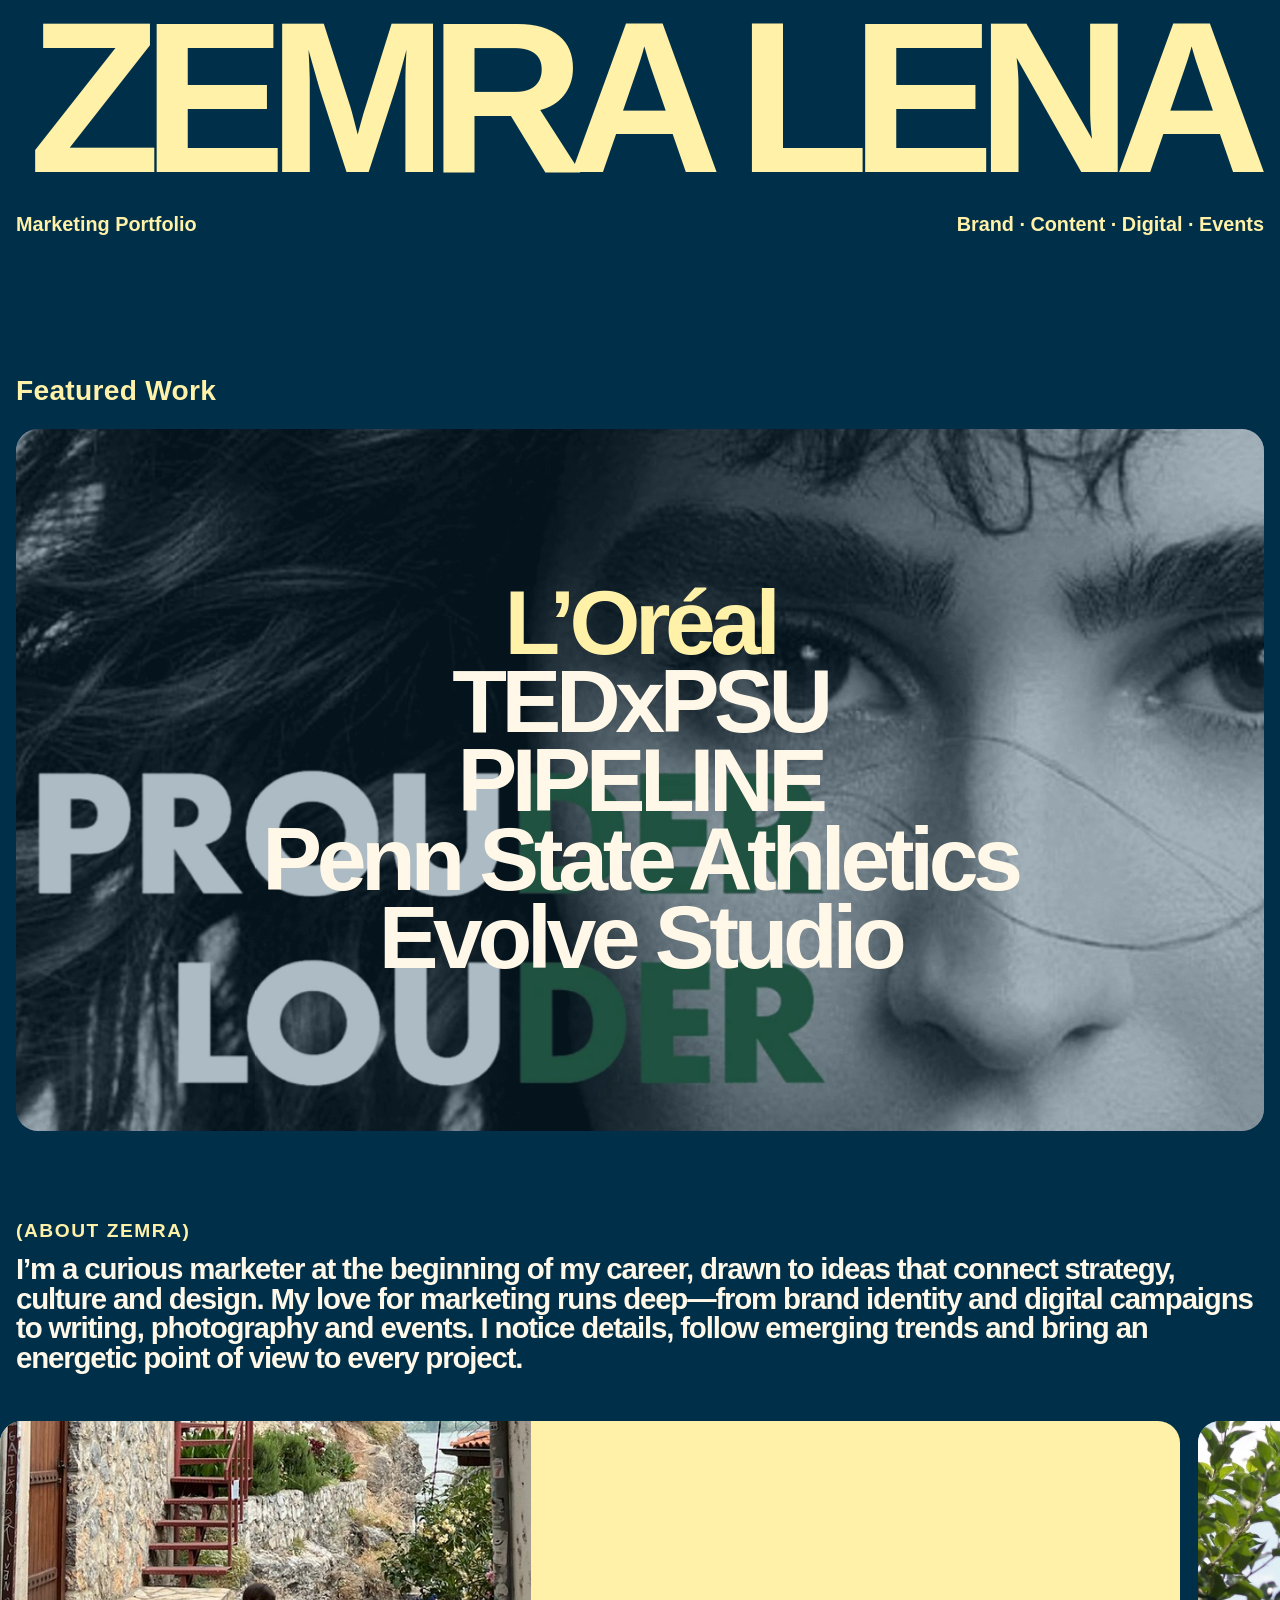
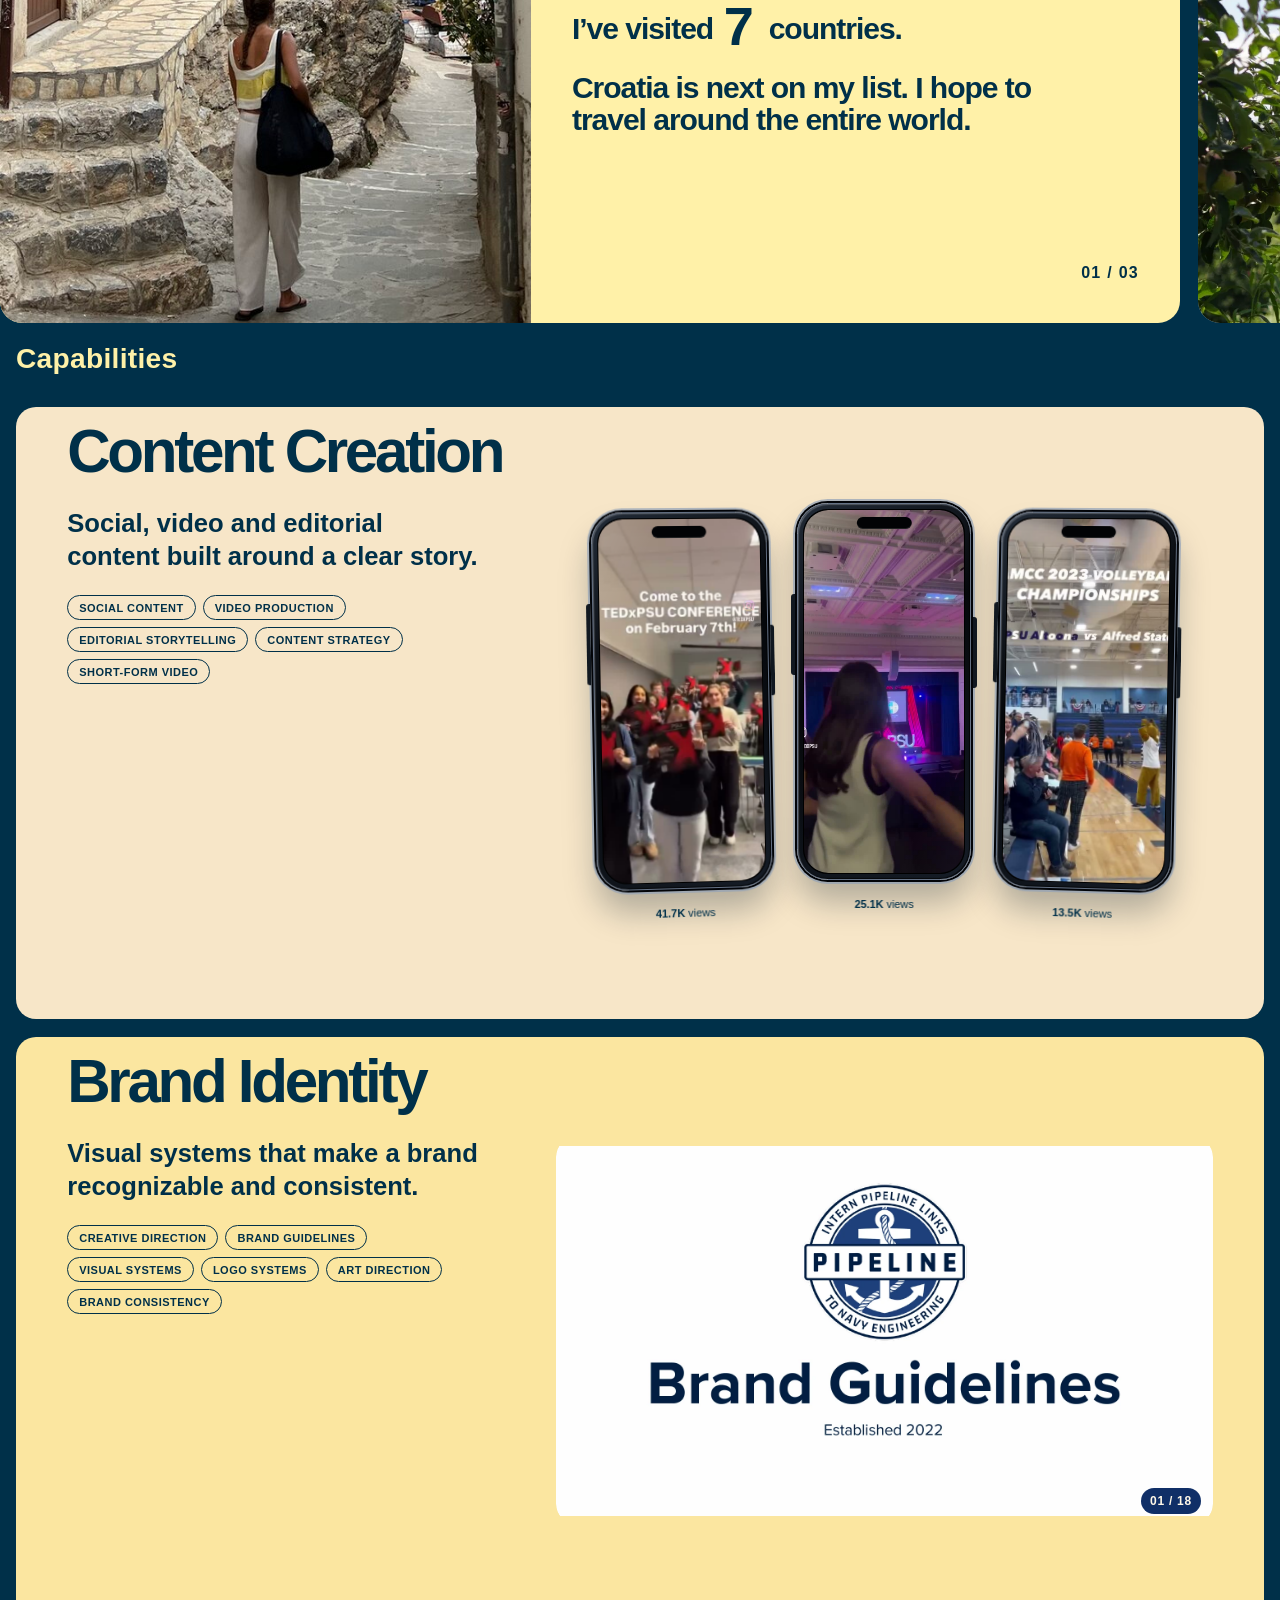
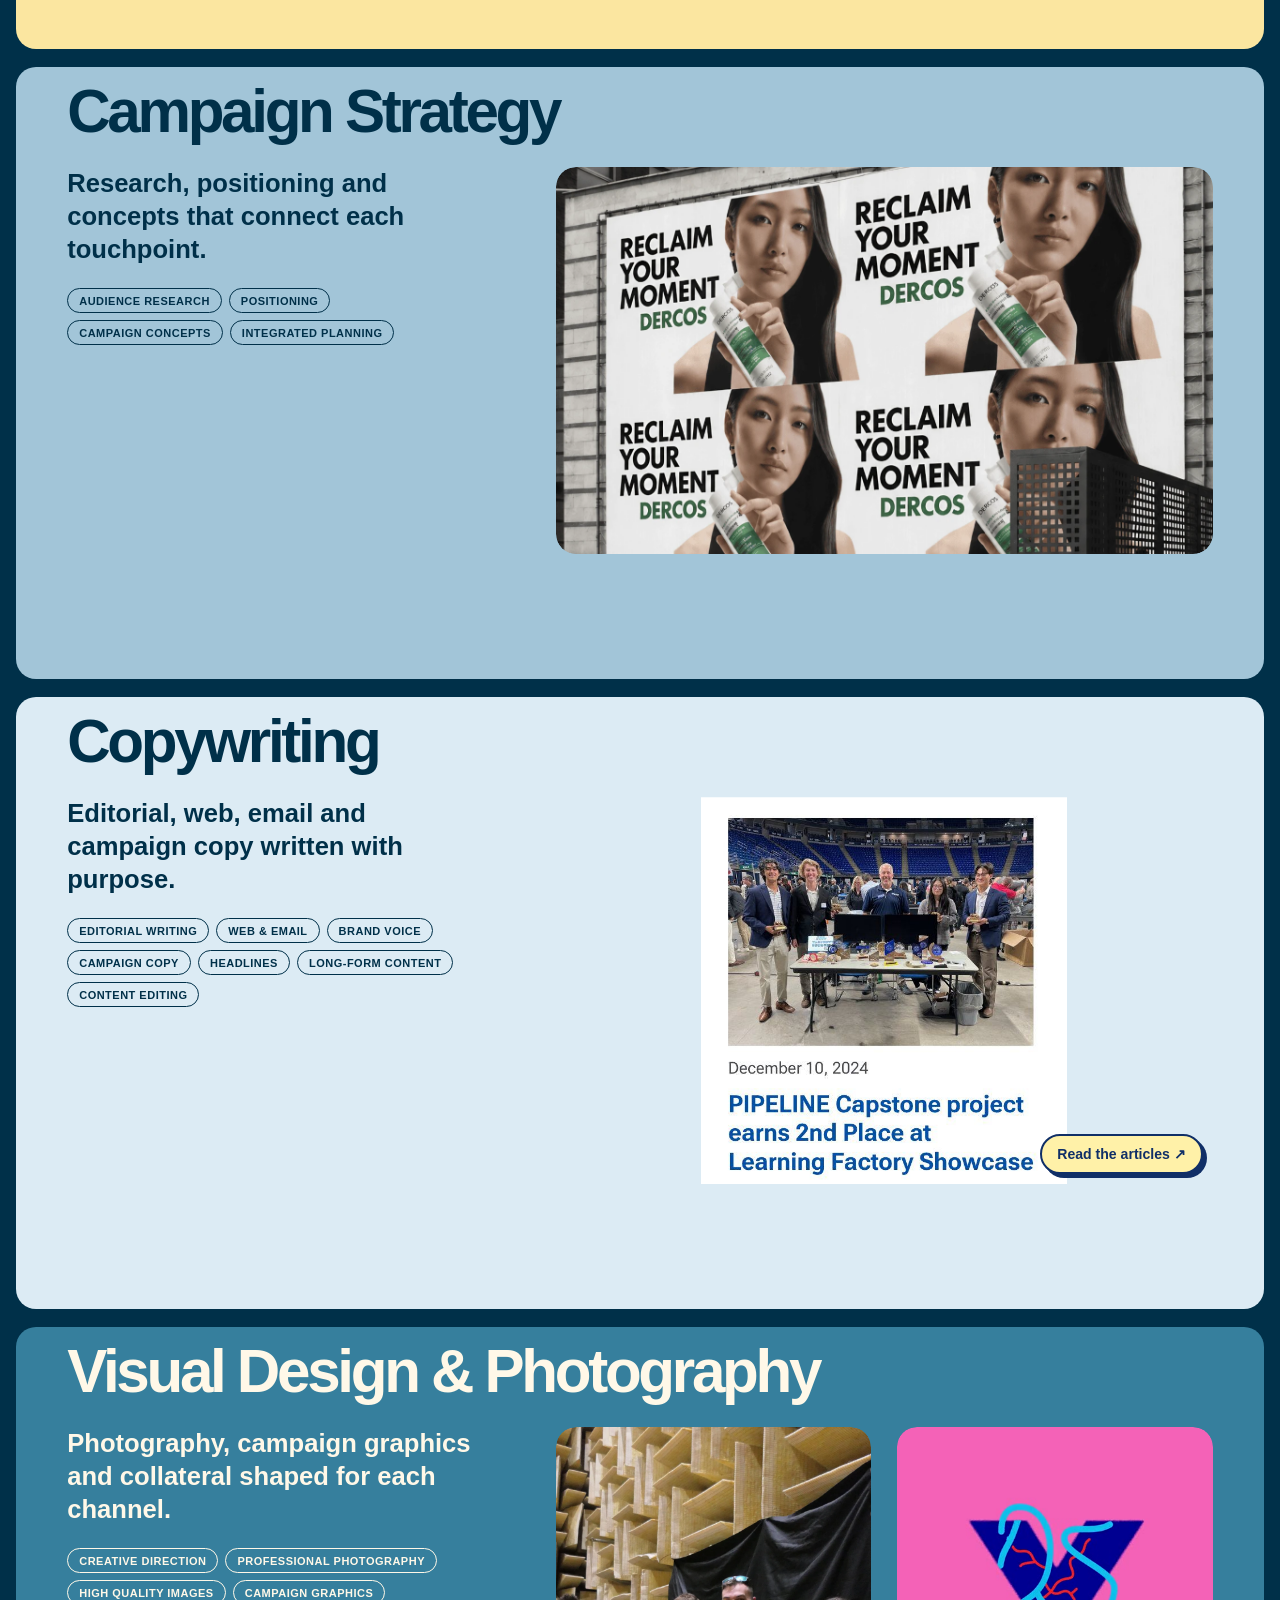
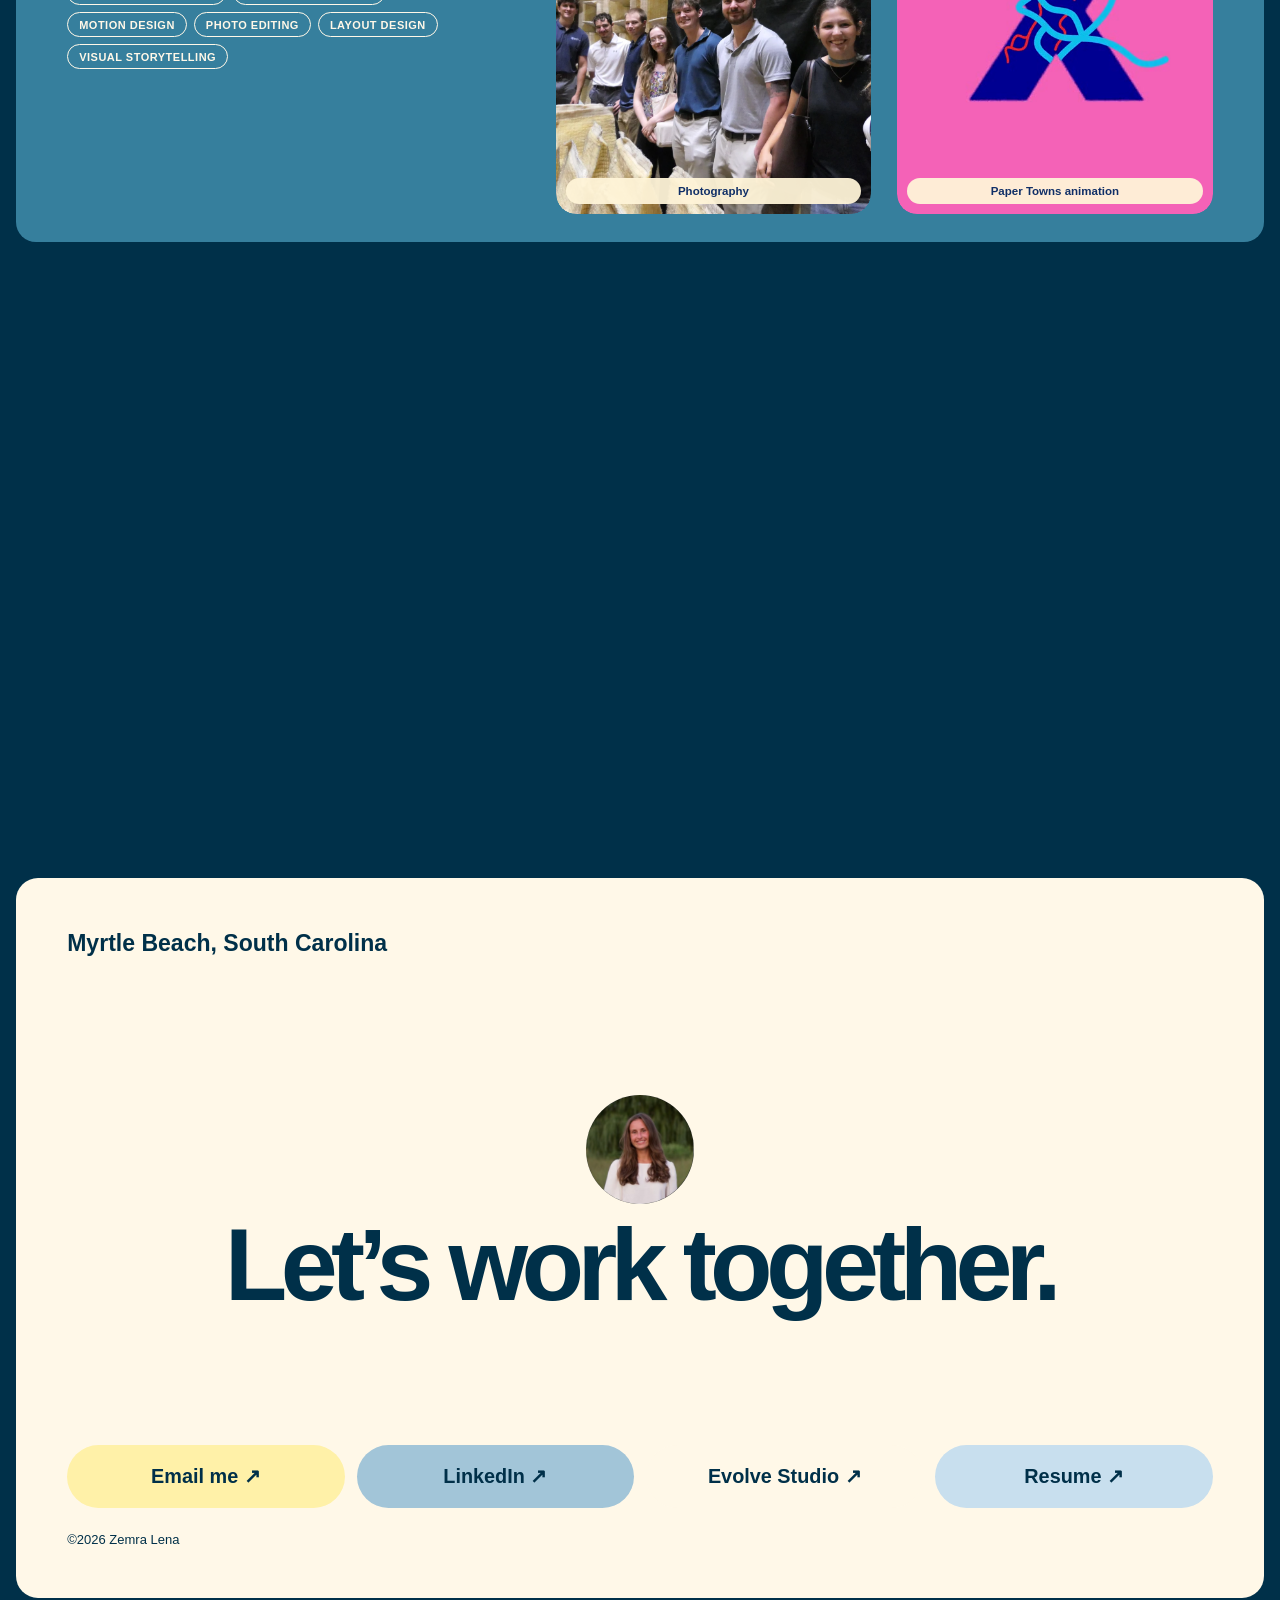
==== commit 4ea1cc39: "Make completed facts optional on return" ====
--- a/index.html
+++ b/index.html
@@ -8,7 +8,7 @@
 <link rel="canonical" href="https://zemralena.github.io/">
 <link rel="icon" href="assets/favicon.svg?v=20260926-2" type="image/svg+xml">
   <link rel="stylesheet" href="assets/css/home-rebuild.css?v=20260927-88">
-  <link rel="stylesheet" href="assets/css/home-distill.css?v=20260927-9">
+  <link rel="stylesheet" href="assets/css/home-distill.css?v=20260927-10">
   <link rel="stylesheet" href="assets/css/home-mobile.css?v=20260927-4" media="(max-width:760px)">
 </head>
 <body>
@@ -139,6 +139,6 @@
   </footer>
 </main>
 
-<script src="assets/js/home-rebuild.js?v=20260927-25" defer></script>
+<script src="assets/js/home-rebuild.js?v=20260927-26" defer></script>
 </body>
 </html>
--- a/assets/css/home-distill.css
+++ b/assets/css/home-distill.css
@@ -258,4 +258,26 @@
     width:88px;
     height:88px;
   }
-}
+
+  .about-scroll.facts-are-optional{
+    height:auto;
+    min-height:0;
+  }
+  .about-scroll.facts-are-optional .about-pin{
+    position:relative;
+    top:auto;
+    overflow-x:auto;
+    overflow-y:hidden;
+    scroll-snap-type:x proximity;
+    overscroll-behavior-inline:contain;
+    scrollbar-color:var(--ocean-surface) transparent;
+    scrollbar-width:thin;
+  }
+  .about-scroll.facts-are-optional .fact-track{
+    transform:none!important;
+    will-change:auto;
+  }
+  .about-scroll.facts-are-optional .fact-panel{
+    scroll-snap-align:start;
+  }
+}
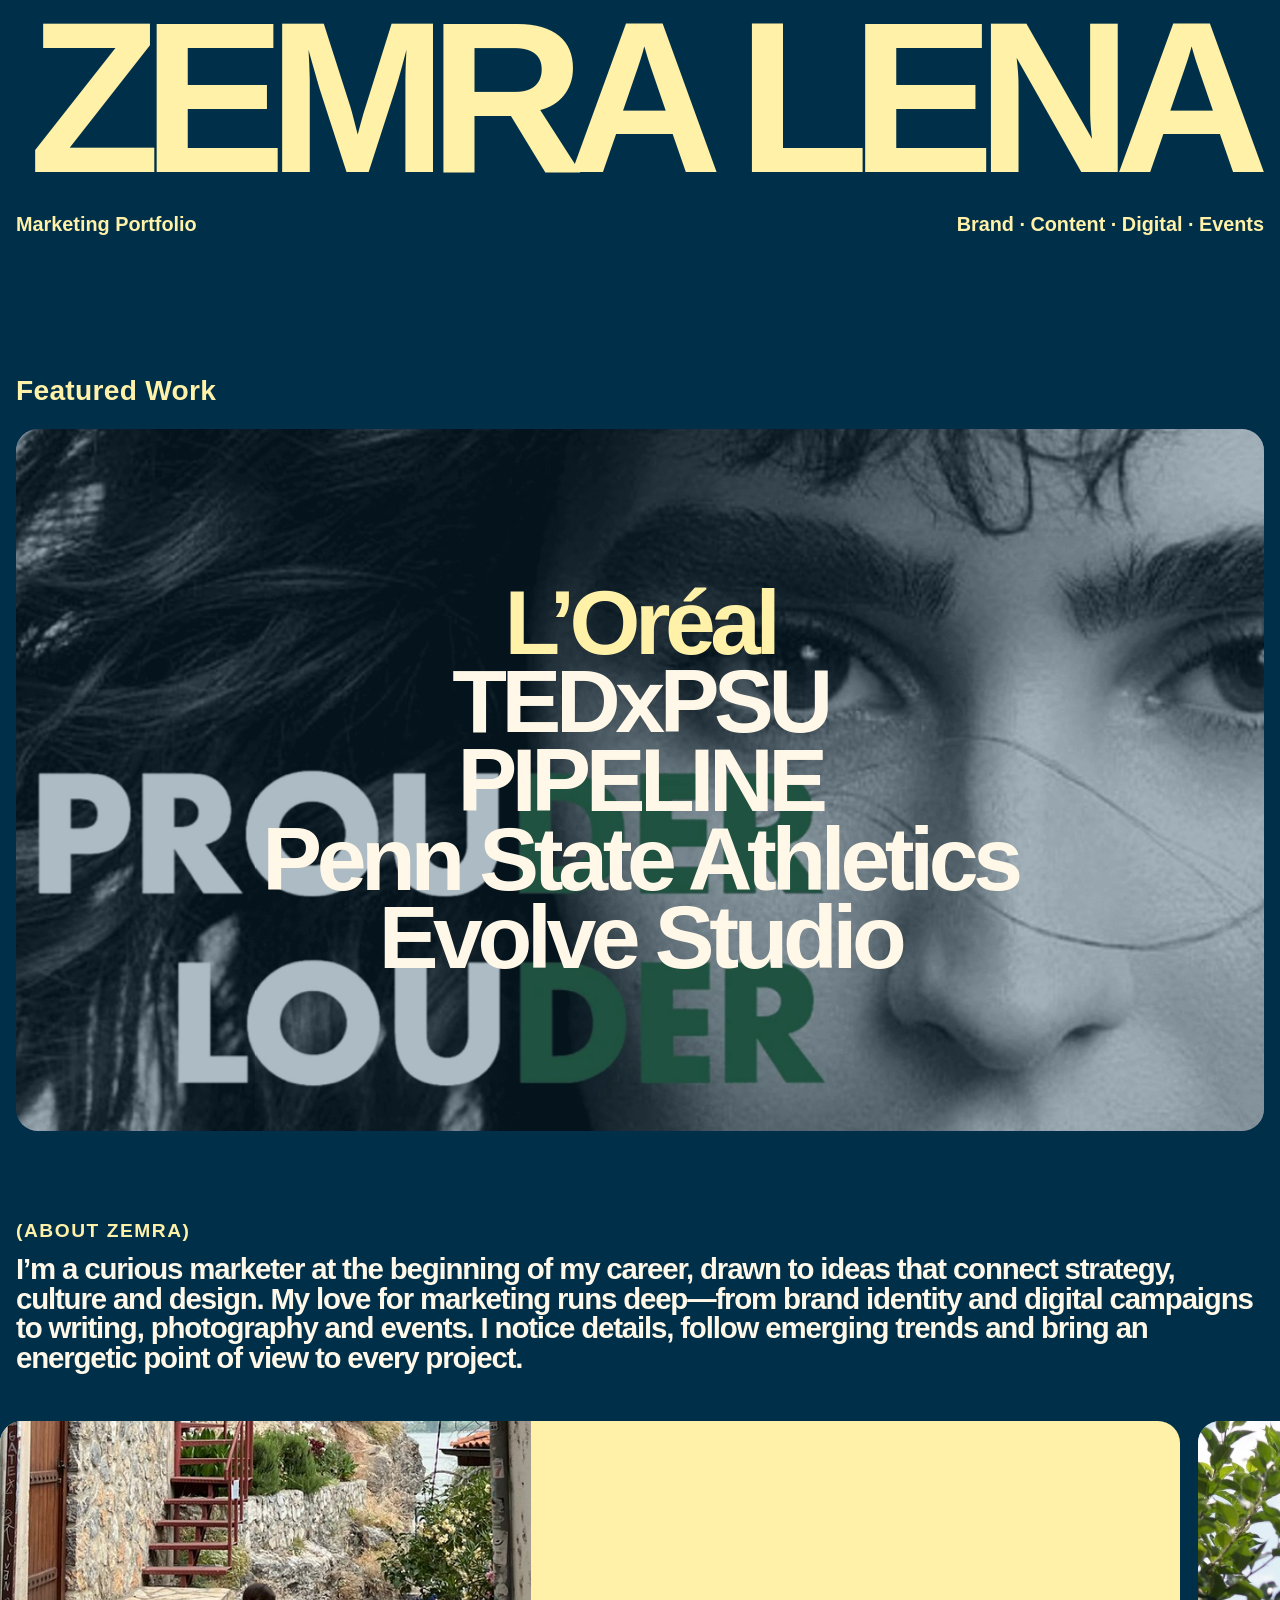
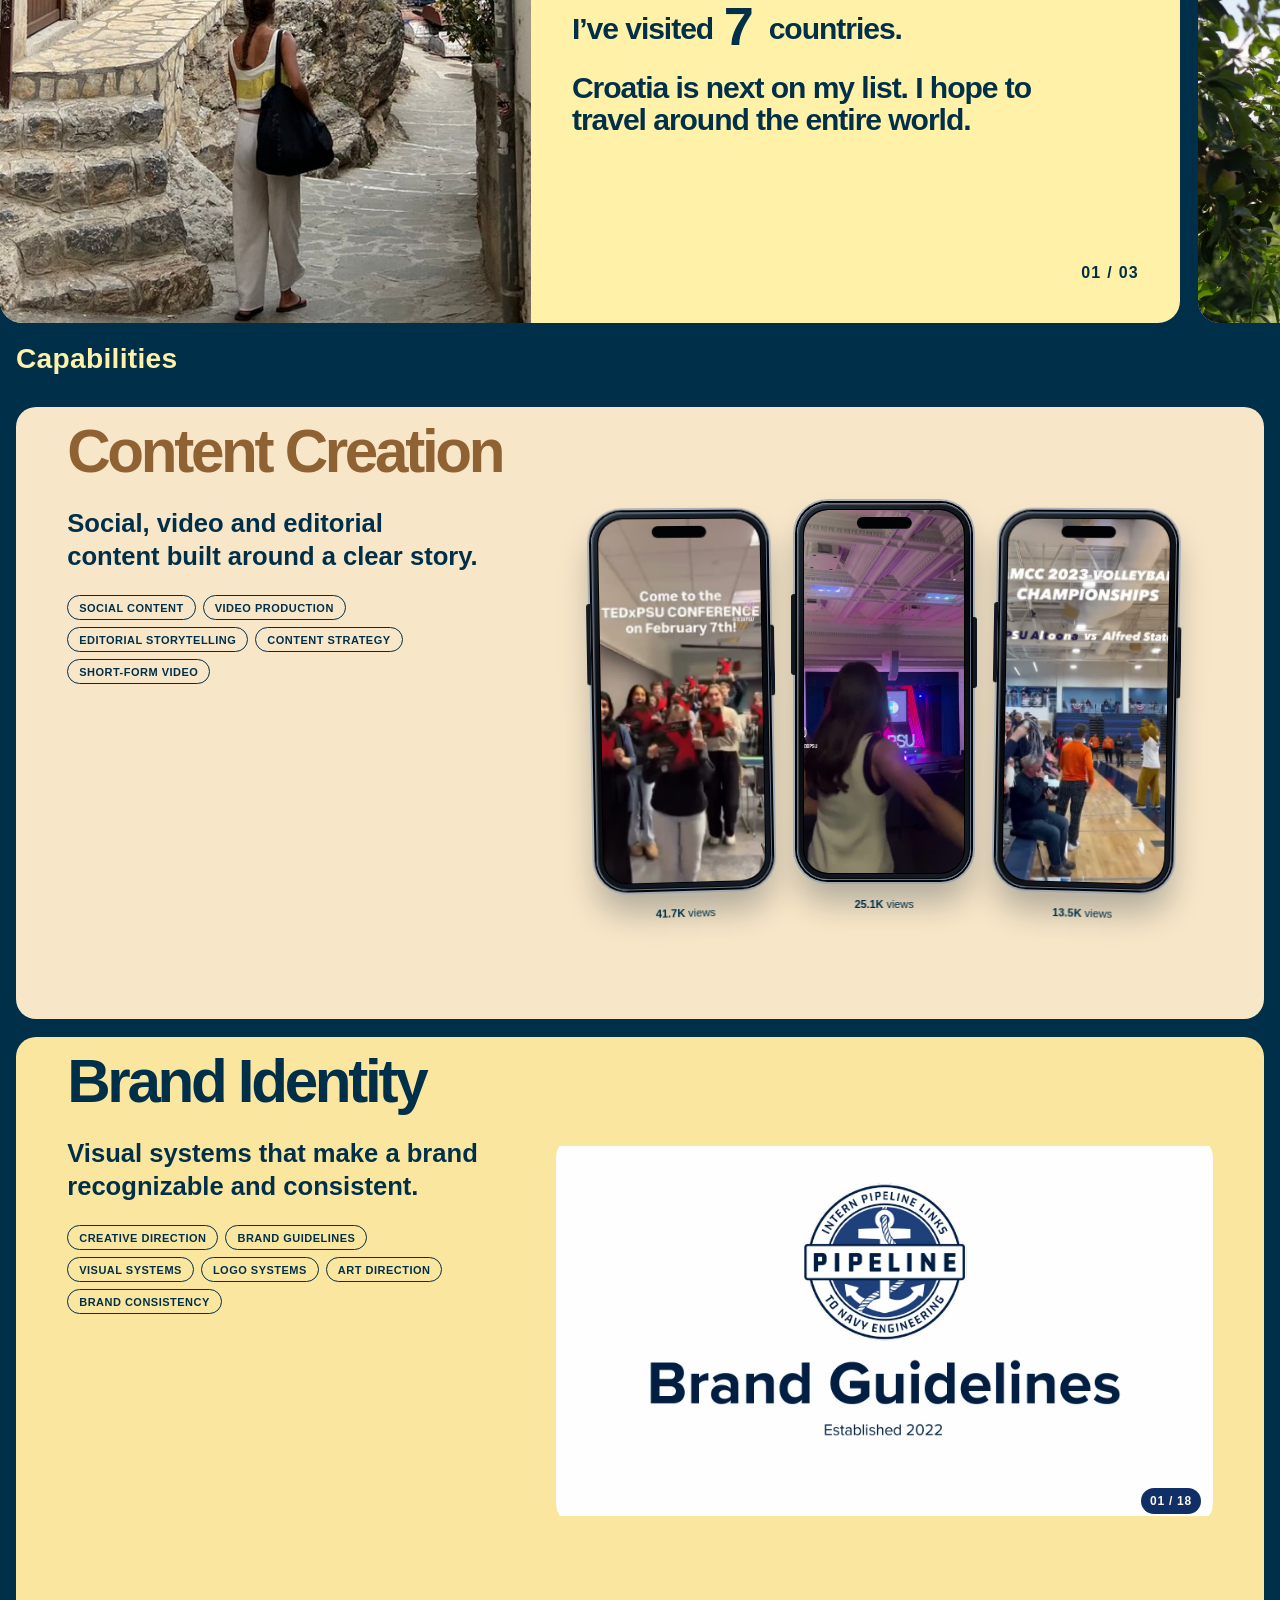
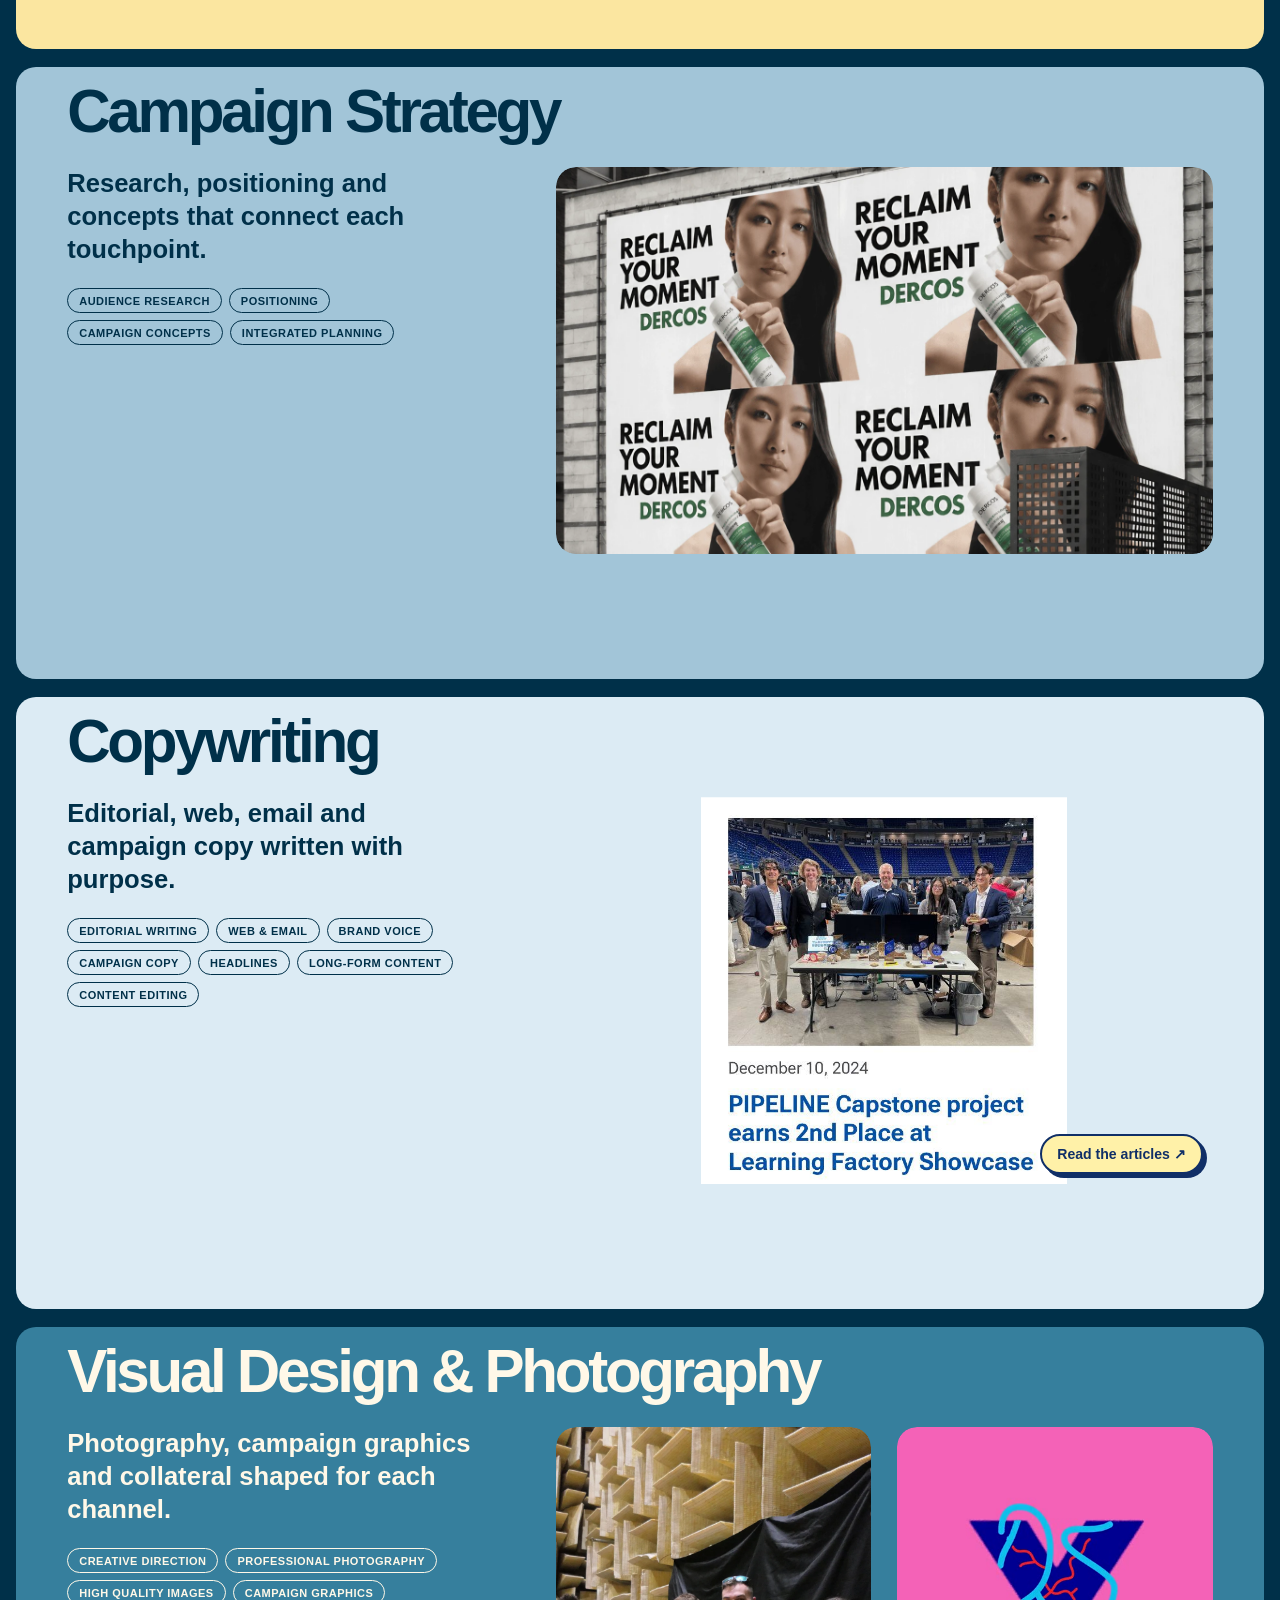
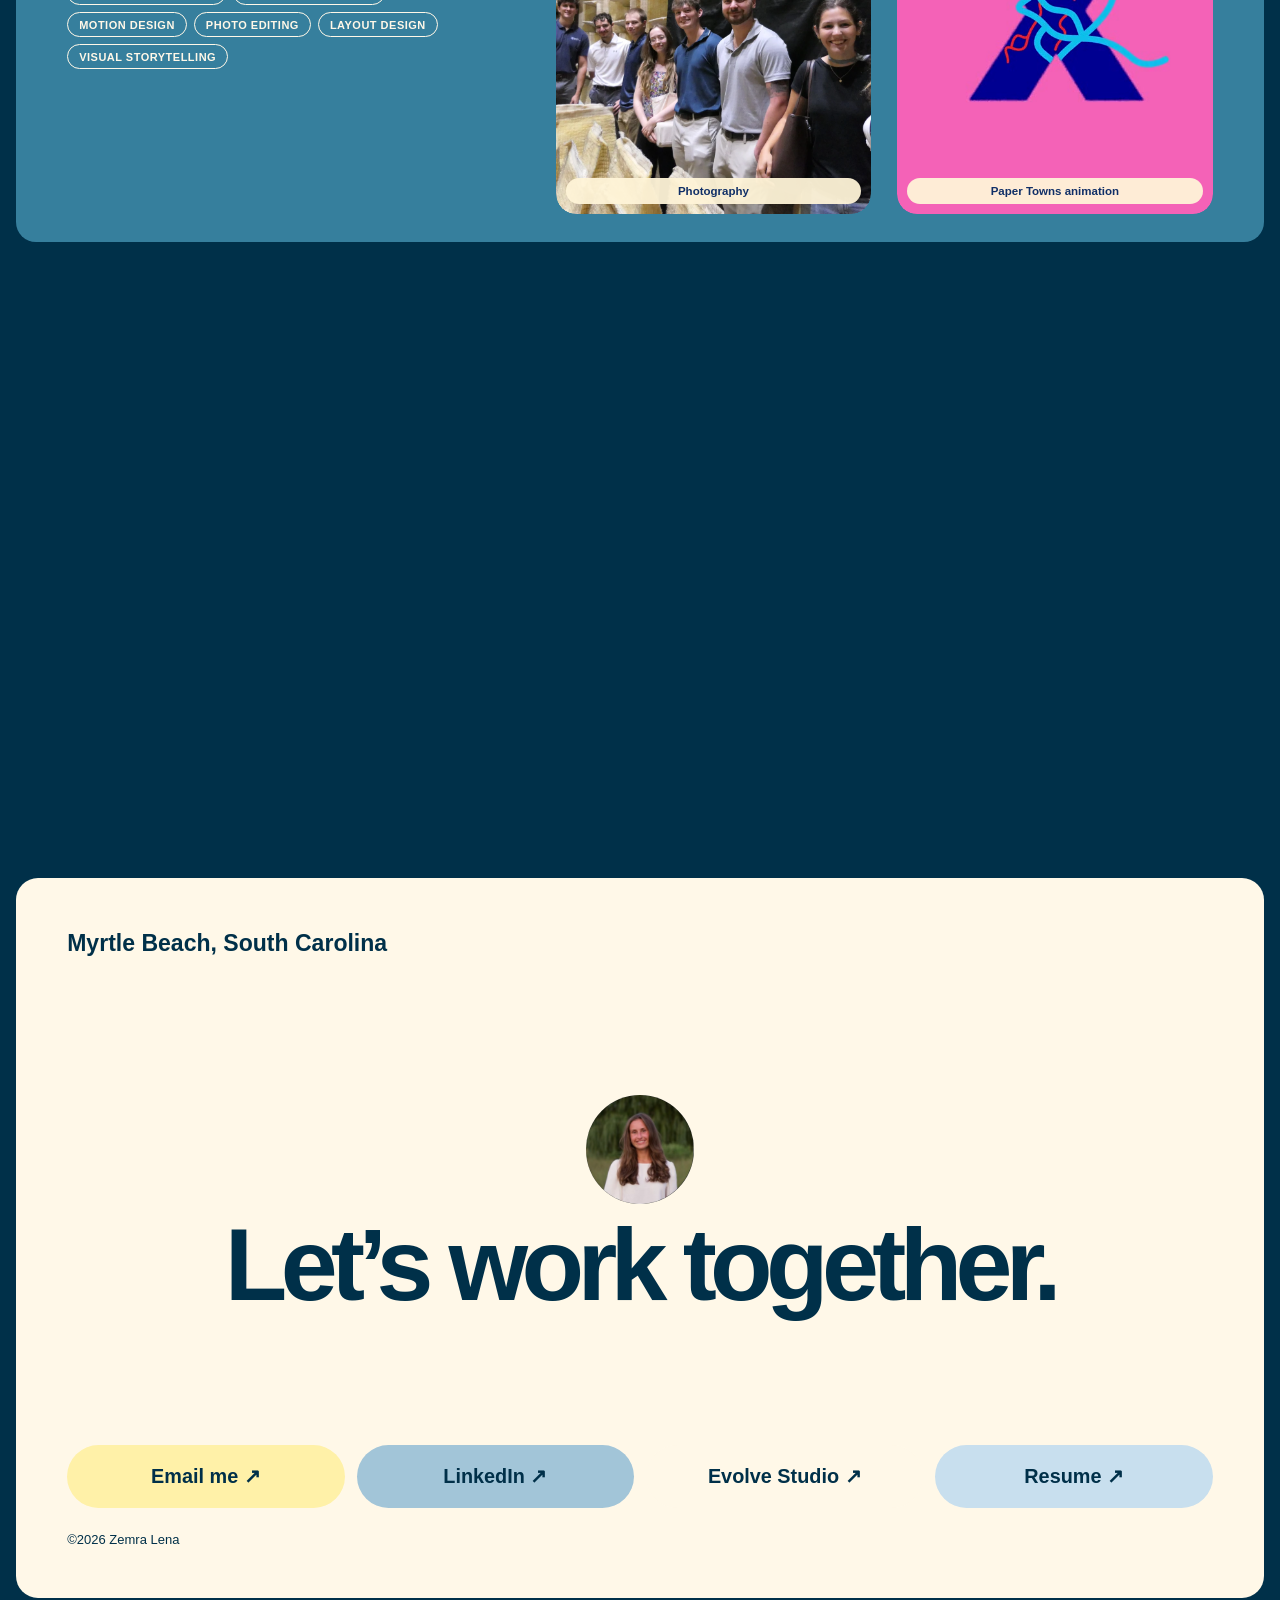
==== commit 8c604b3c: "Use dark cream for Content Creation title" ====
--- a/index.html
+++ b/index.html
@@ -8,7 +8,7 @@
 <link rel="canonical" href="https://zemralena.github.io/">
 <link rel="icon" href="assets/favicon.svg?v=20260926-2" type="image/svg+xml">
   <link rel="stylesheet" href="assets/css/home-rebuild.css?v=20260927-88">
-  <link rel="stylesheet" href="assets/css/home-distill.css?v=20260927-10">
+  <link rel="stylesheet" href="assets/css/home-distill.css?v=20260927-11">
   <link rel="stylesheet" href="assets/css/home-mobile.css?v=20260927-4" media="(max-width:760px)">
 </head>
 <body>
--- a/assets/css/home-distill.css
+++ b/assets/css/home-distill.css
@@ -133,6 +133,9 @@
   background:#367f9d!important;
   color:var(--cream-surface)!important;
 }
+#content-creation .capability-title h2{
+  color:#8f6233!important;
+}
 .capability-tags li,
 .capability-tags li:nth-child(n){
   border:1px solid currentColor!important;
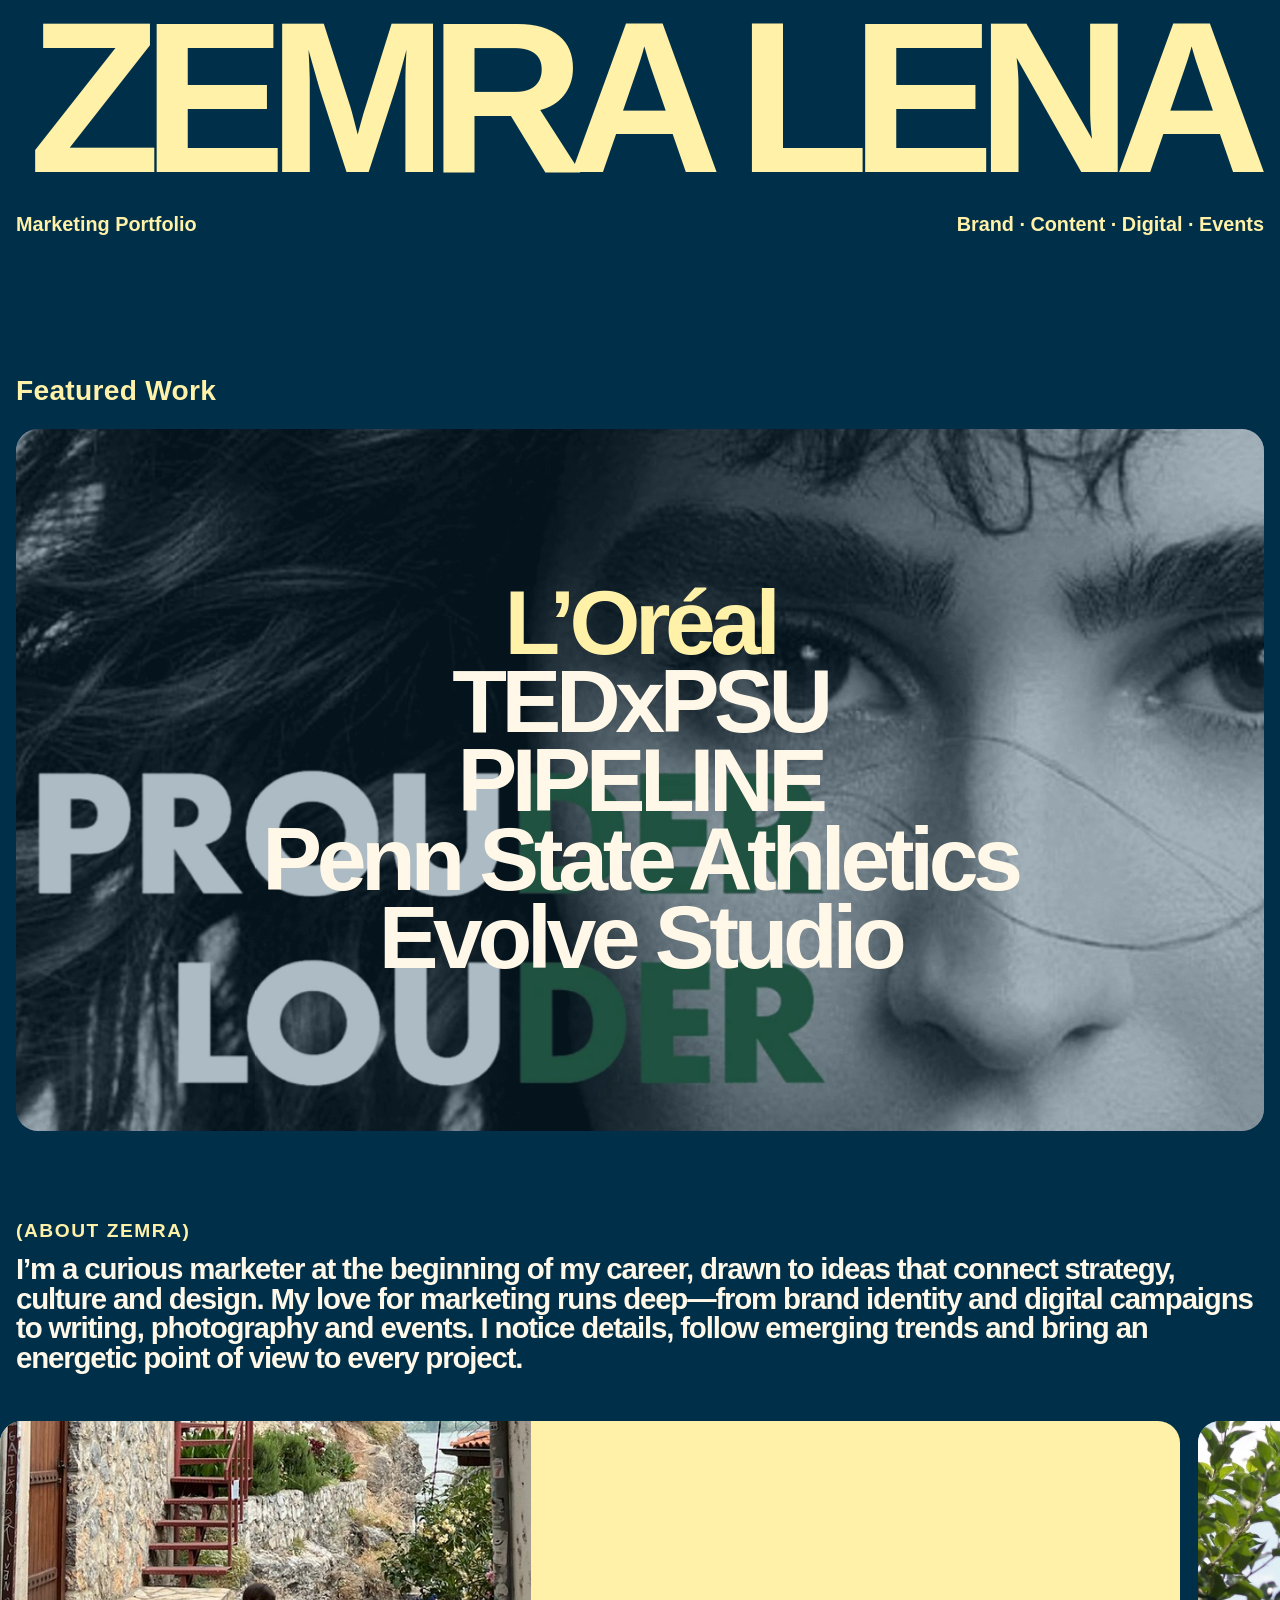
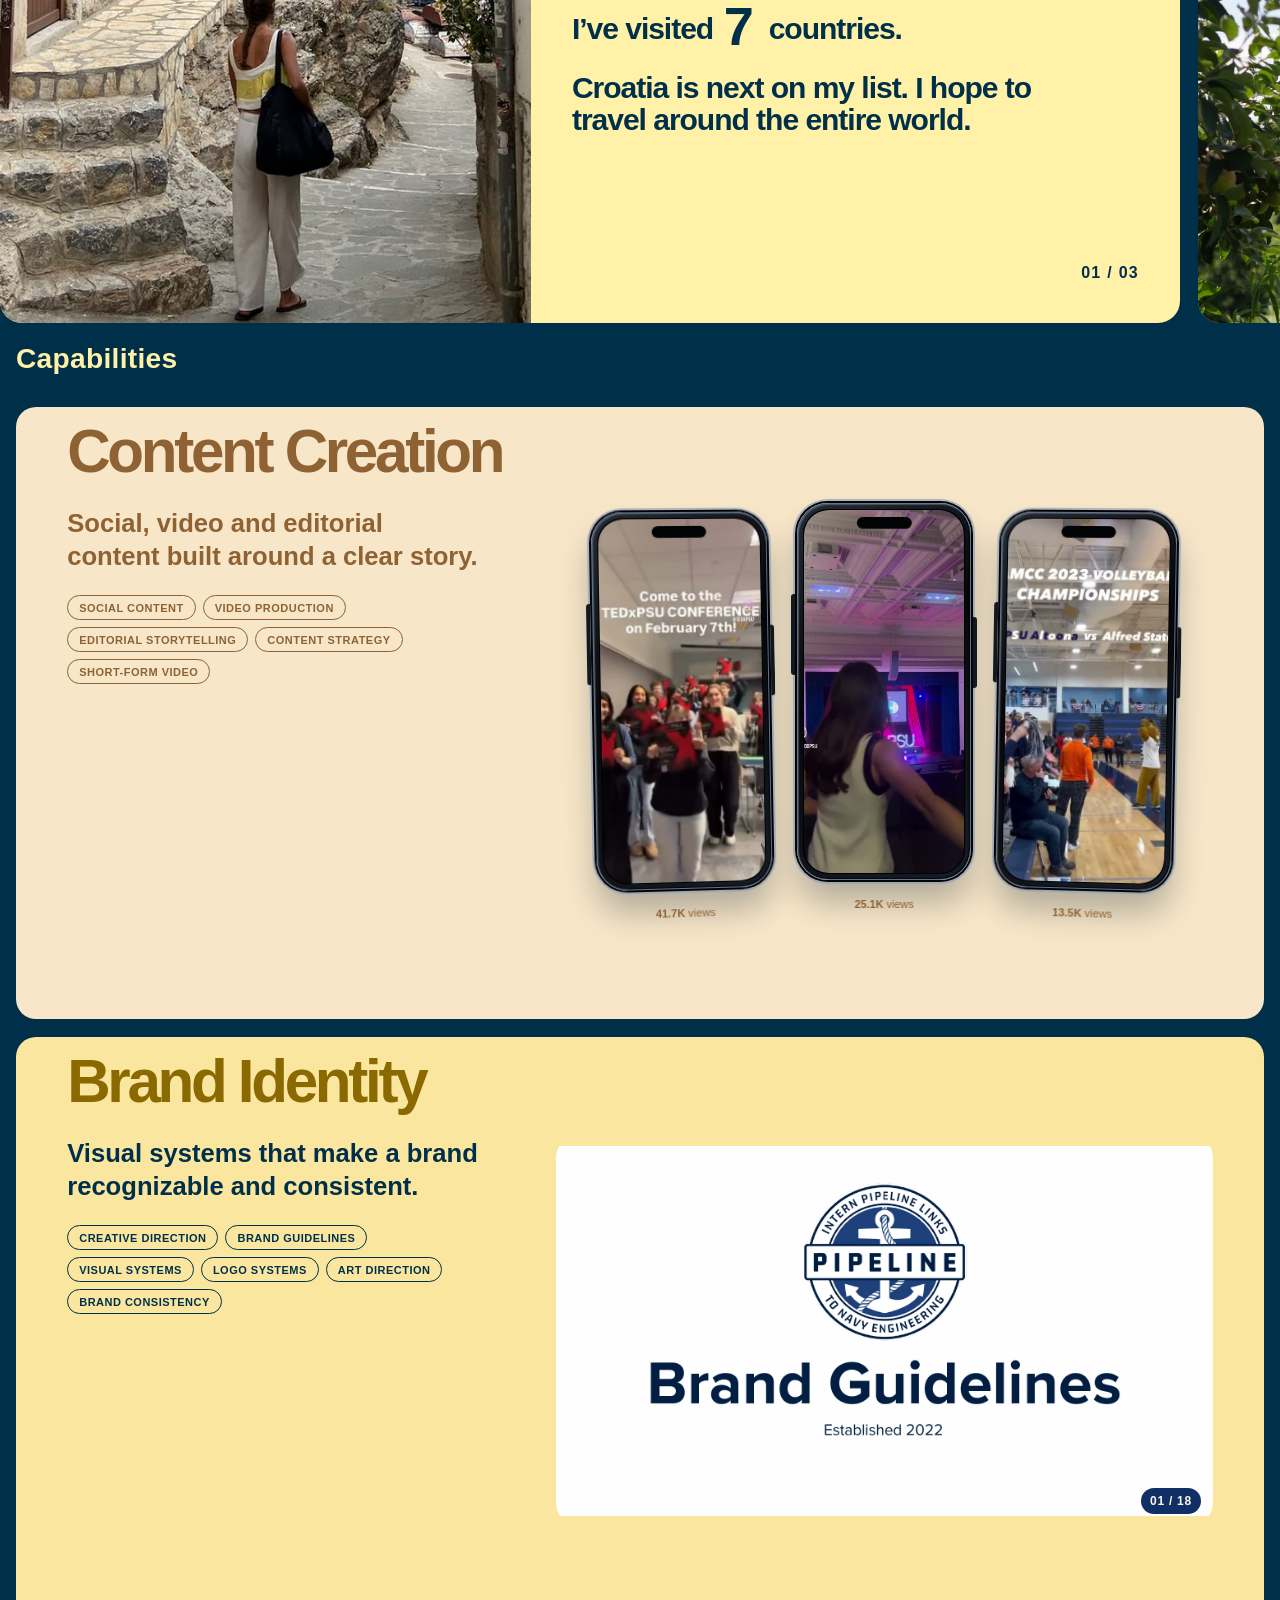
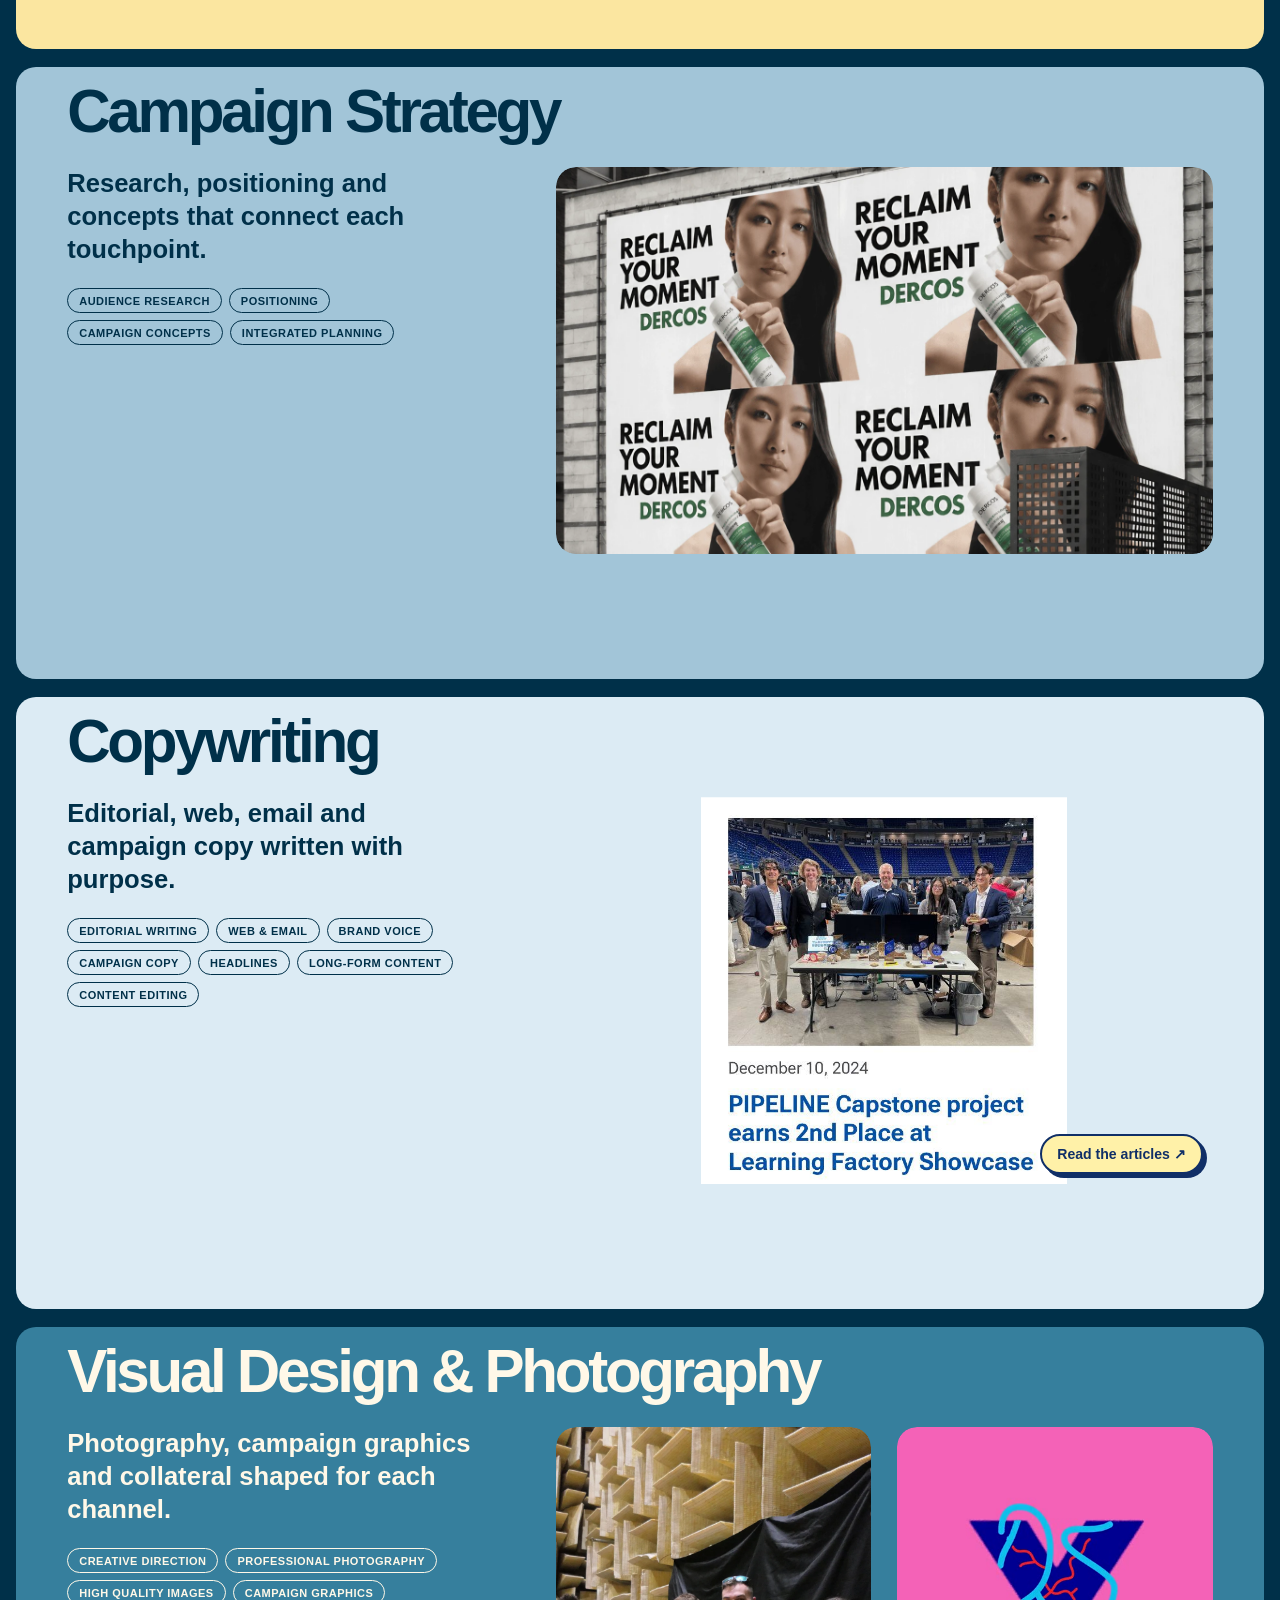
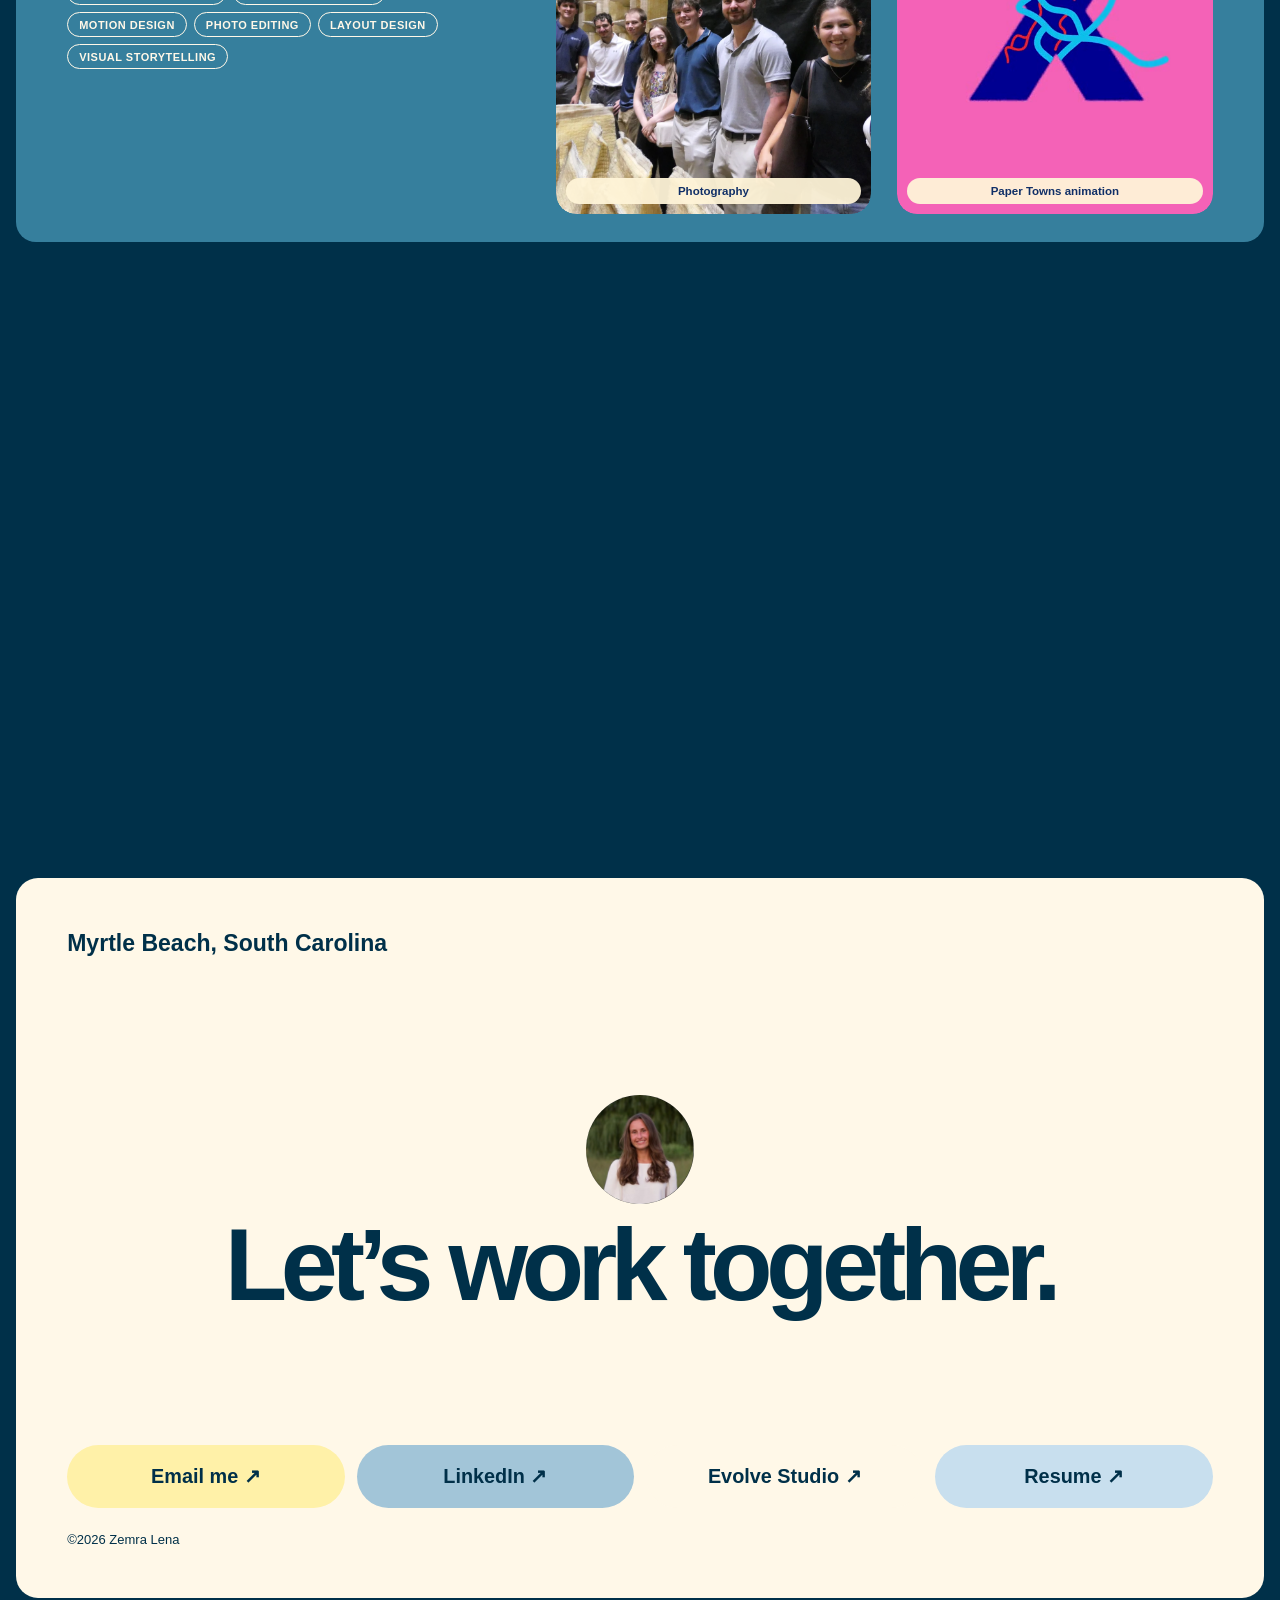
==== commit b88c5610: "Refine capability text colors" ====
--- a/index.html
+++ b/index.html
@@ -8,7 +8,7 @@
 <link rel="canonical" href="https://zemralena.github.io/">
 <link rel="icon" href="assets/favicon.svg?v=20260926-2" type="image/svg+xml">
   <link rel="stylesheet" href="assets/css/home-rebuild.css?v=20260927-88">
-  <link rel="stylesheet" href="assets/css/home-distill.css?v=20260927-11">
+  <link rel="stylesheet" href="assets/css/home-distill.css?v=20260927-12">
   <link rel="stylesheet" href="assets/css/home-mobile.css?v=20260927-4" media="(max-width:760px)">
 </head>
 <body>
--- a/assets/css/home-distill.css
+++ b/assets/css/home-distill.css
@@ -133,8 +133,15 @@
   background:#367f9d!important;
   color:var(--cream-surface)!important;
 }
-#content-creation .capability-title h2{
+#content-creation,
+#content-creation .capability-title h2,
+#content-creation .capability-copy>p,
+#content-creation .capability-tags li,
+#content-creation .phone-preview figcaption{
   color:#8f6233!important;
+}
+#brand-identity .capability-title h2{
+  color:#8a6900!important;
 }
 .capability-tags li,
 .capability-tags li:nth-child(n){
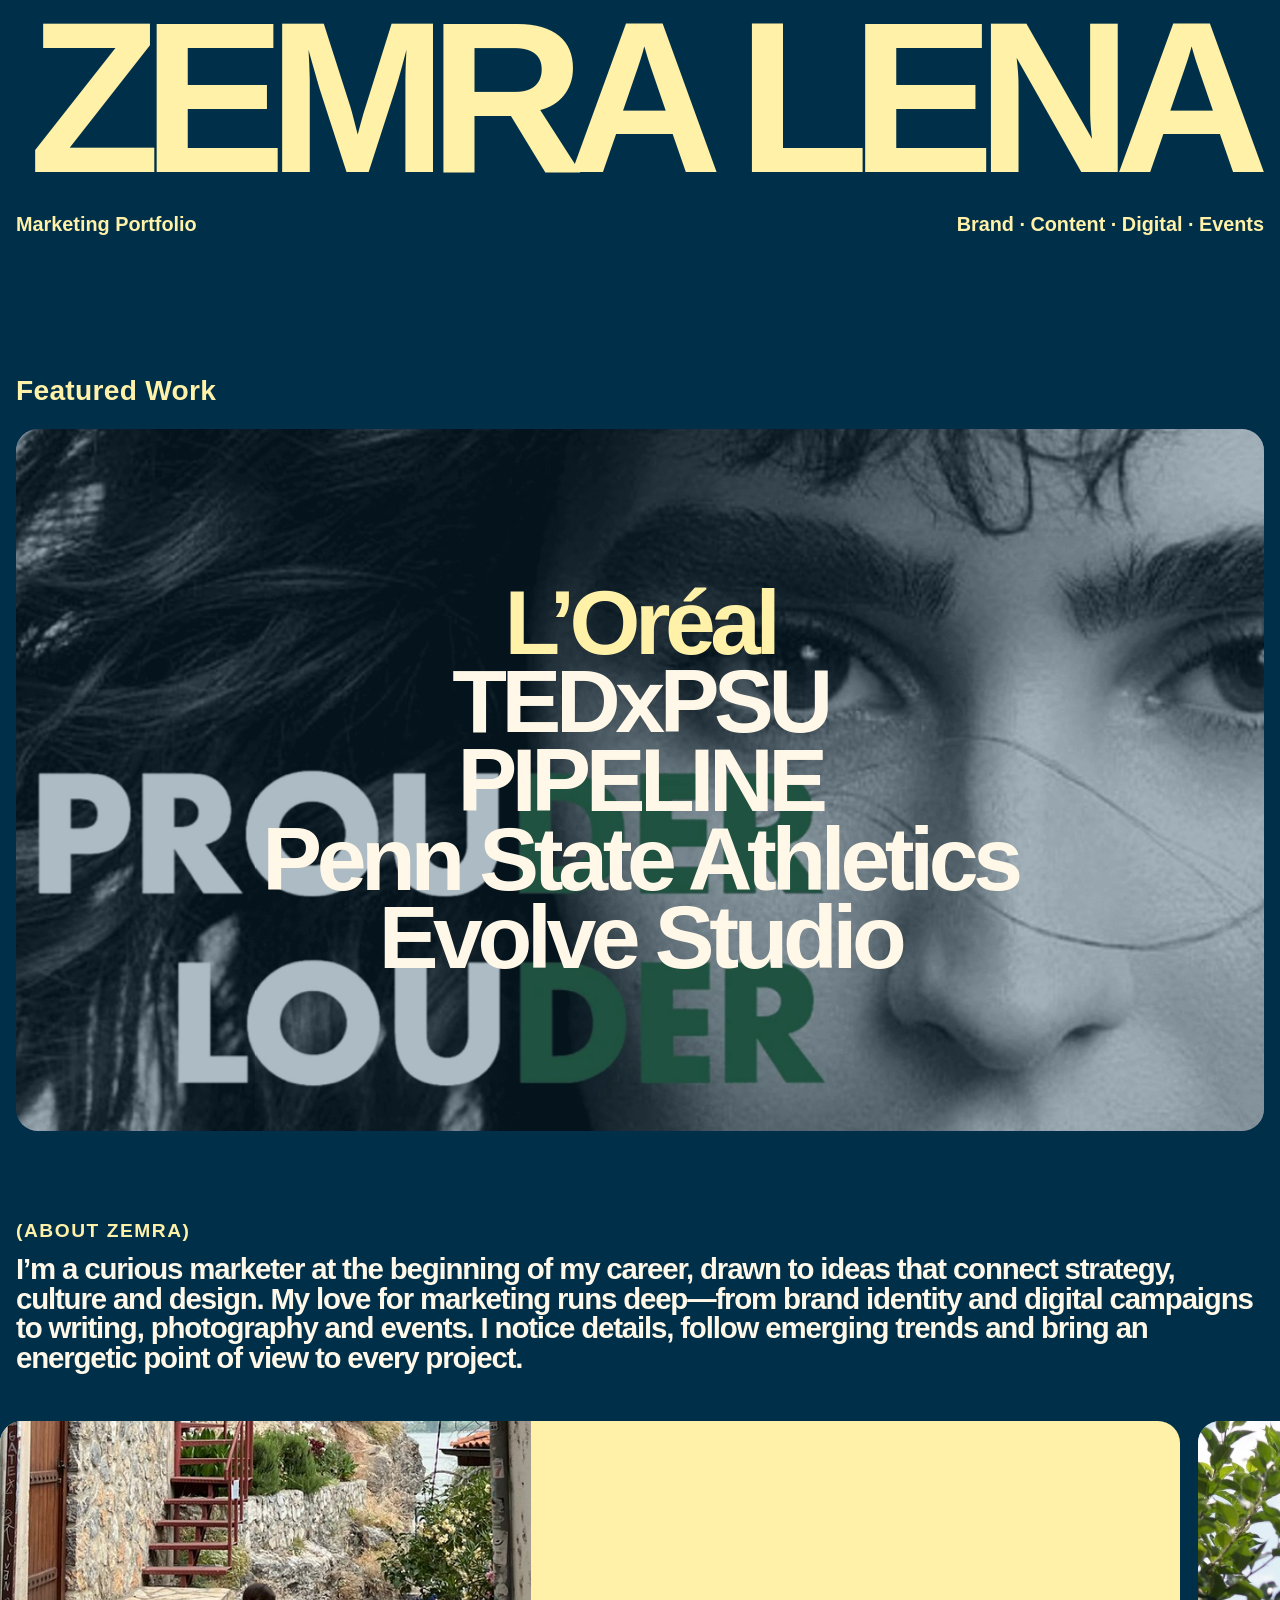
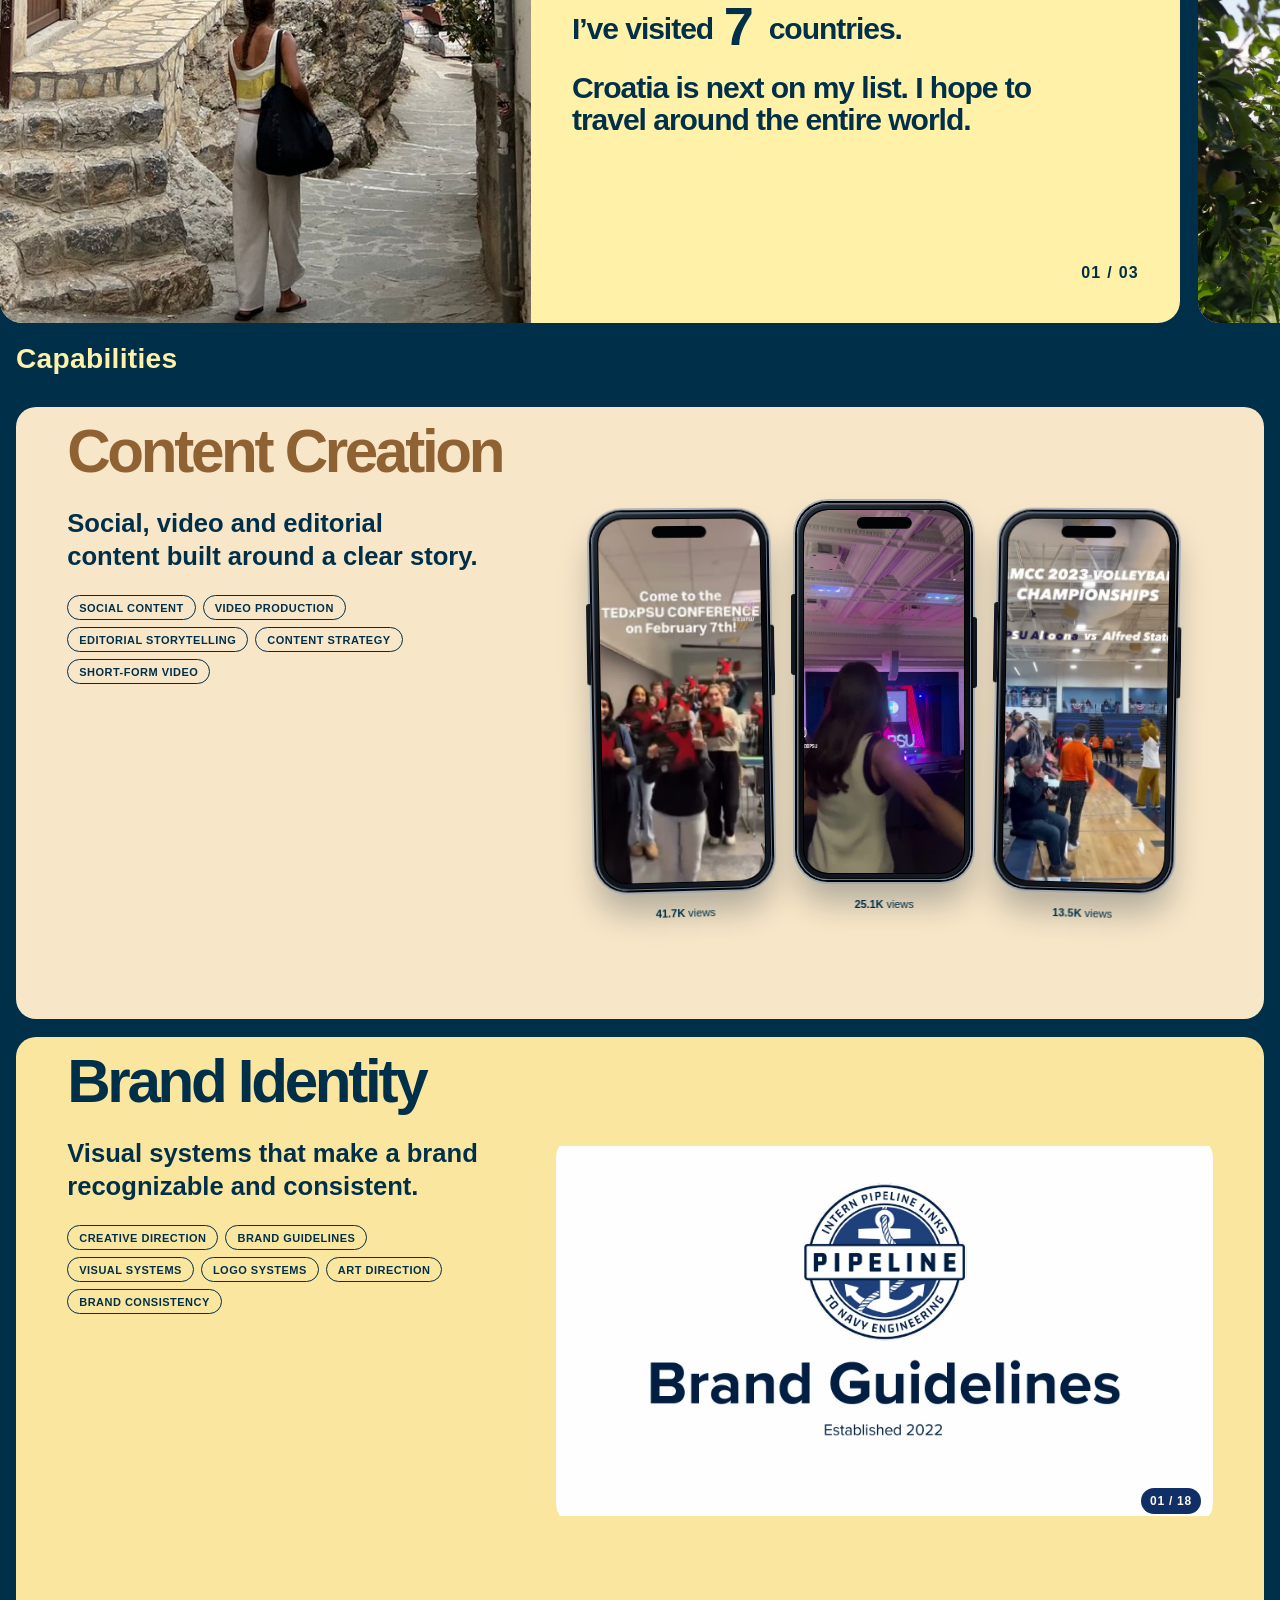
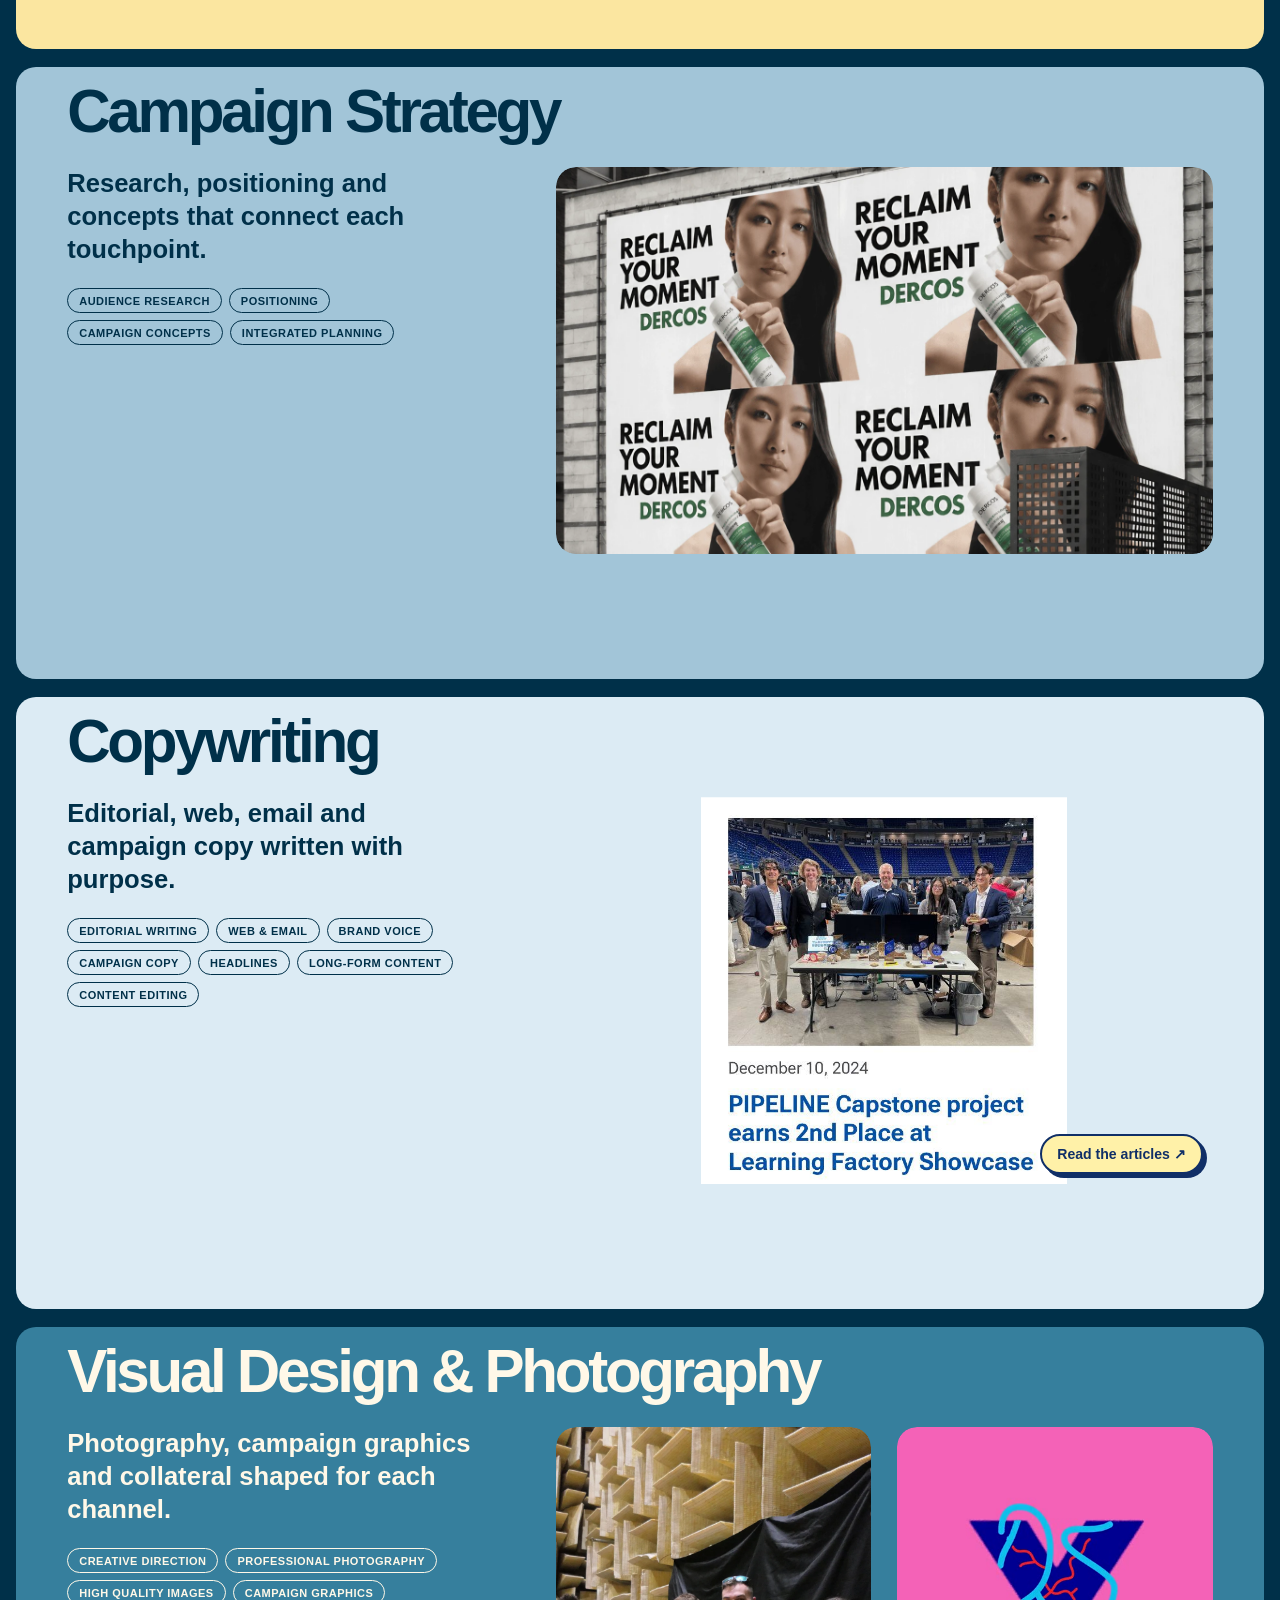
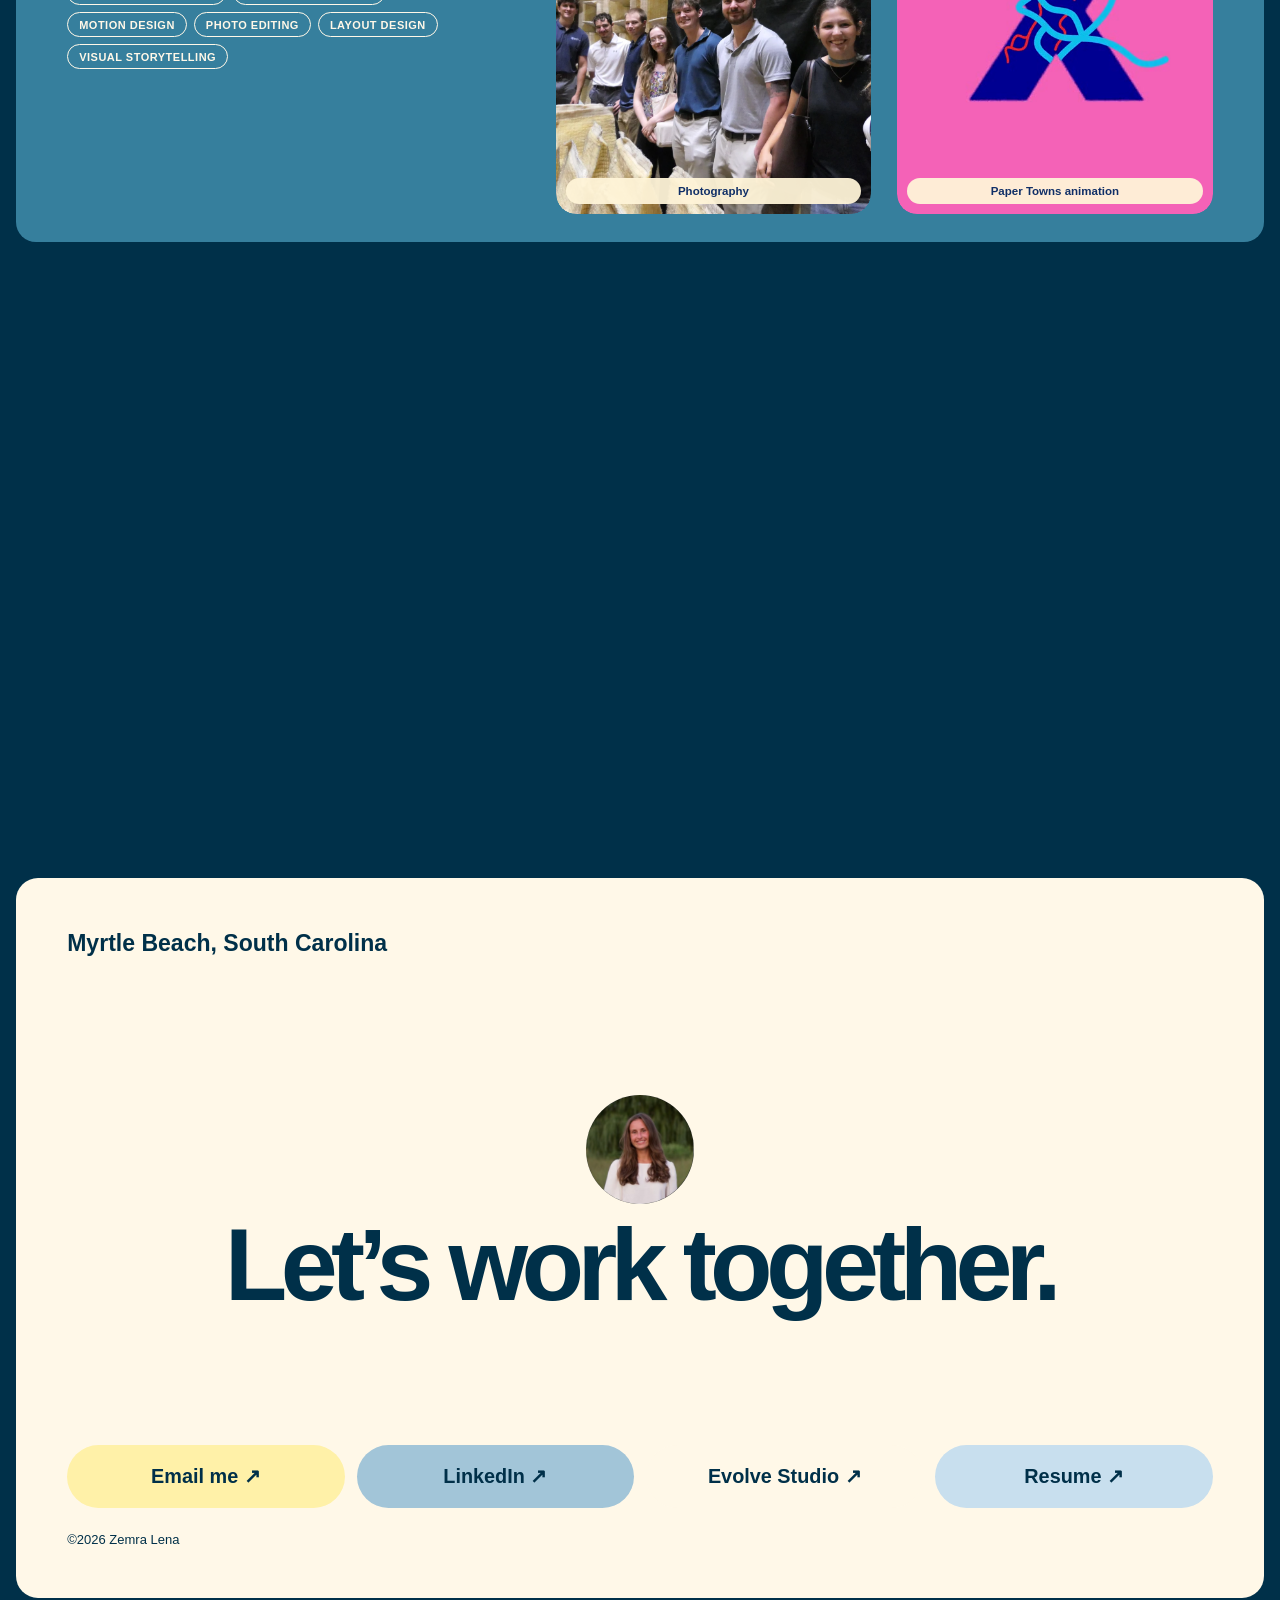
==== commit cd70a391: "Revert "Refine capability text colors" This reverts commit b88c5610546b90320b9918df2ddb629bc75b581c." ====
--- a/index.html
+++ b/index.html
@@ -8,7 +8,7 @@
 <link rel="canonical" href="https://zemralena.github.io/">
 <link rel="icon" href="assets/favicon.svg?v=20260926-2" type="image/svg+xml">
   <link rel="stylesheet" href="assets/css/home-rebuild.css?v=20260927-88">
-  <link rel="stylesheet" href="assets/css/home-distill.css?v=20260927-12">
+  <link rel="stylesheet" href="assets/css/home-distill.css?v=20260927-11">
   <link rel="stylesheet" href="assets/css/home-mobile.css?v=20260927-4" media="(max-width:760px)">
 </head>
 <body>
--- a/assets/css/home-distill.css
+++ b/assets/css/home-distill.css
@@ -133,15 +133,8 @@
   background:#367f9d!important;
   color:var(--cream-surface)!important;
 }
-#content-creation,
-#content-creation .capability-title h2,
-#content-creation .capability-copy>p,
-#content-creation .capability-tags li,
-#content-creation .phone-preview figcaption{
+#content-creation .capability-title h2{
   color:#8f6233!important;
-}
-#brand-identity .capability-title h2{
-  color:#8a6900!important;
 }
 .capability-tags li,
 .capability-tags li:nth-child(n){
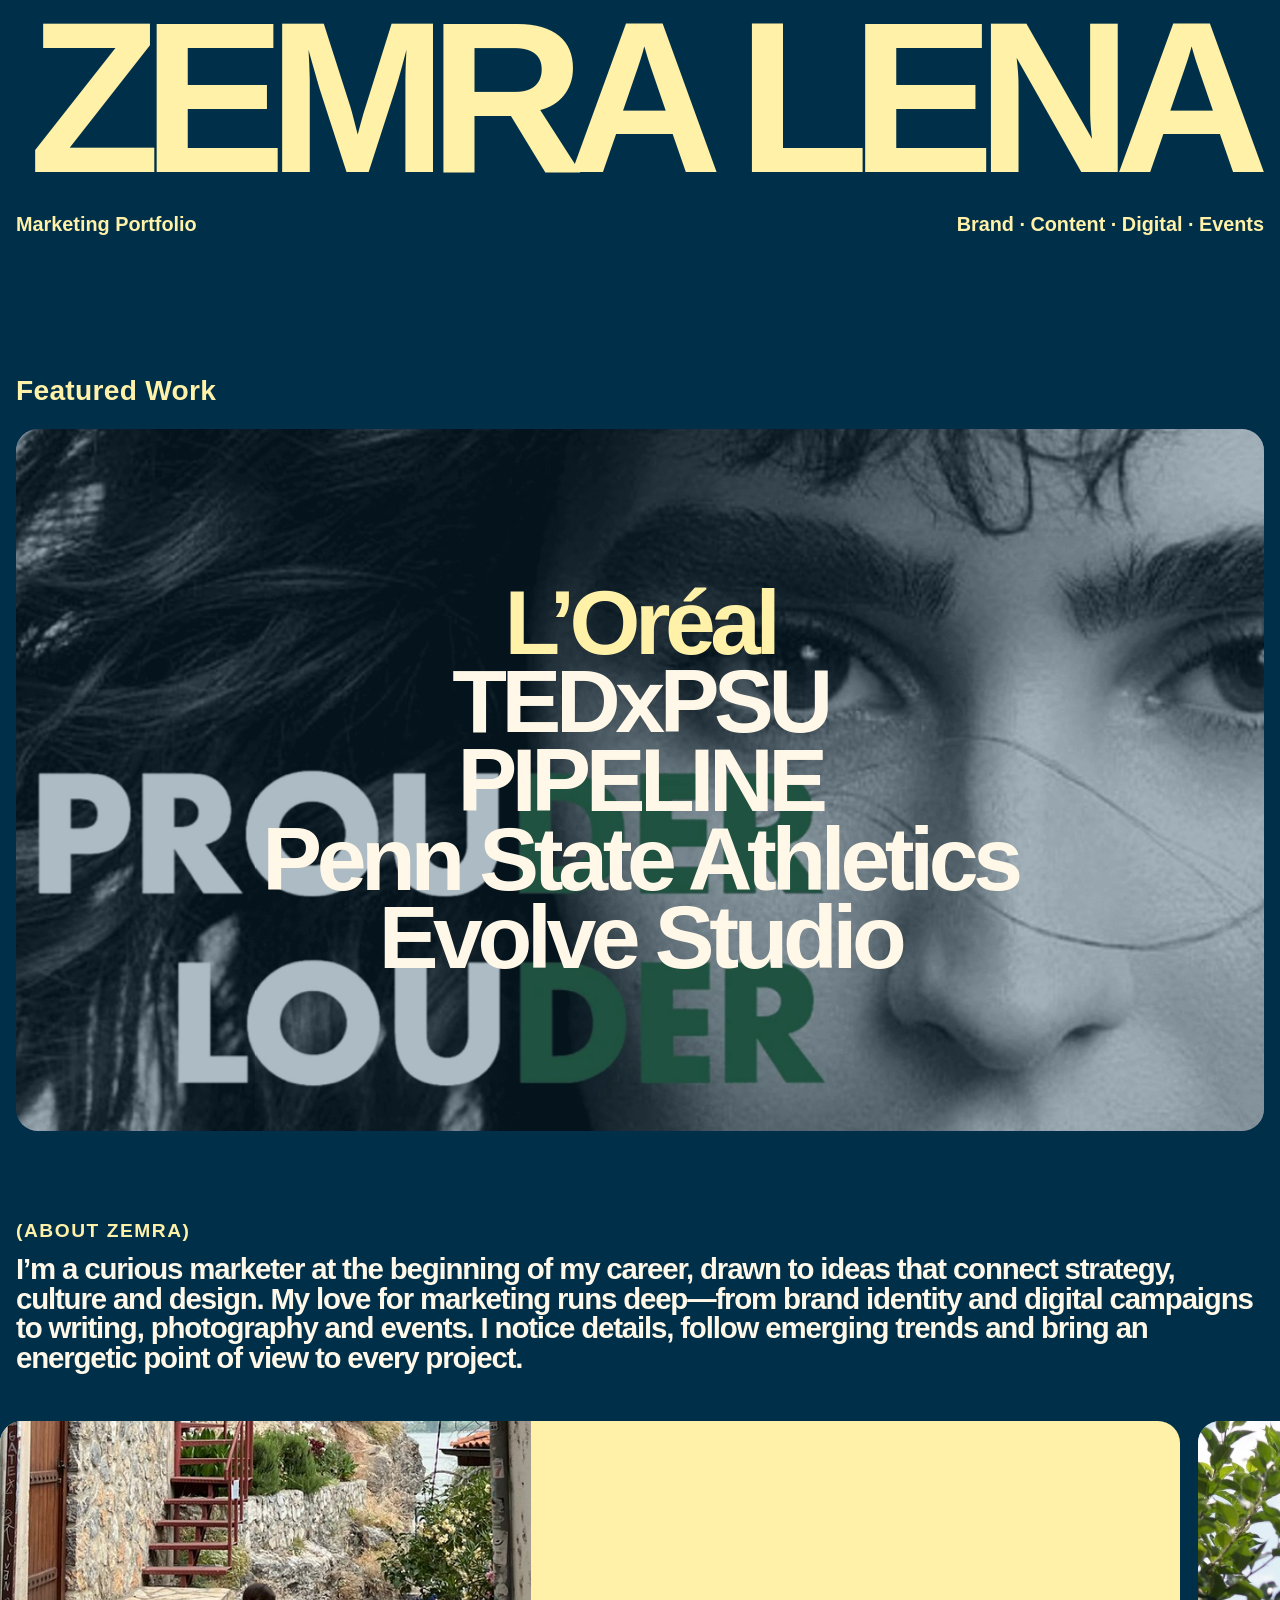
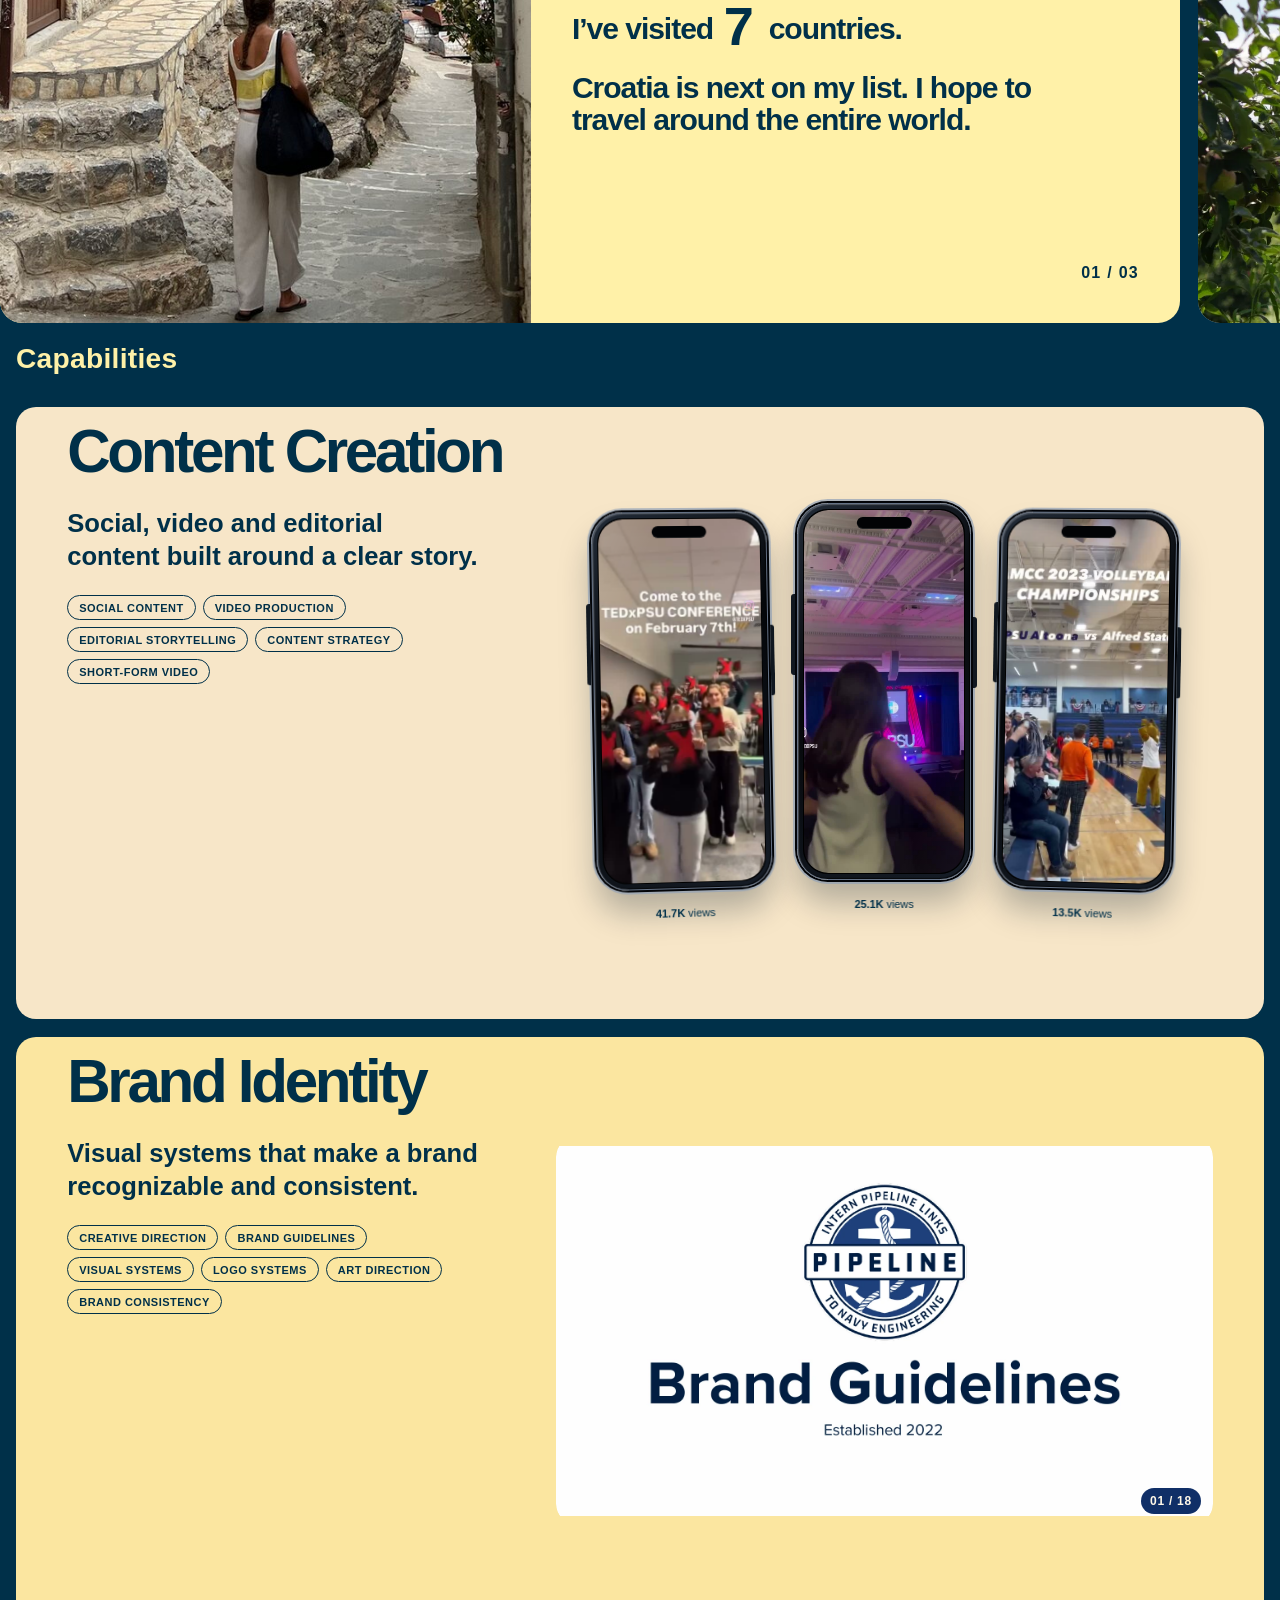
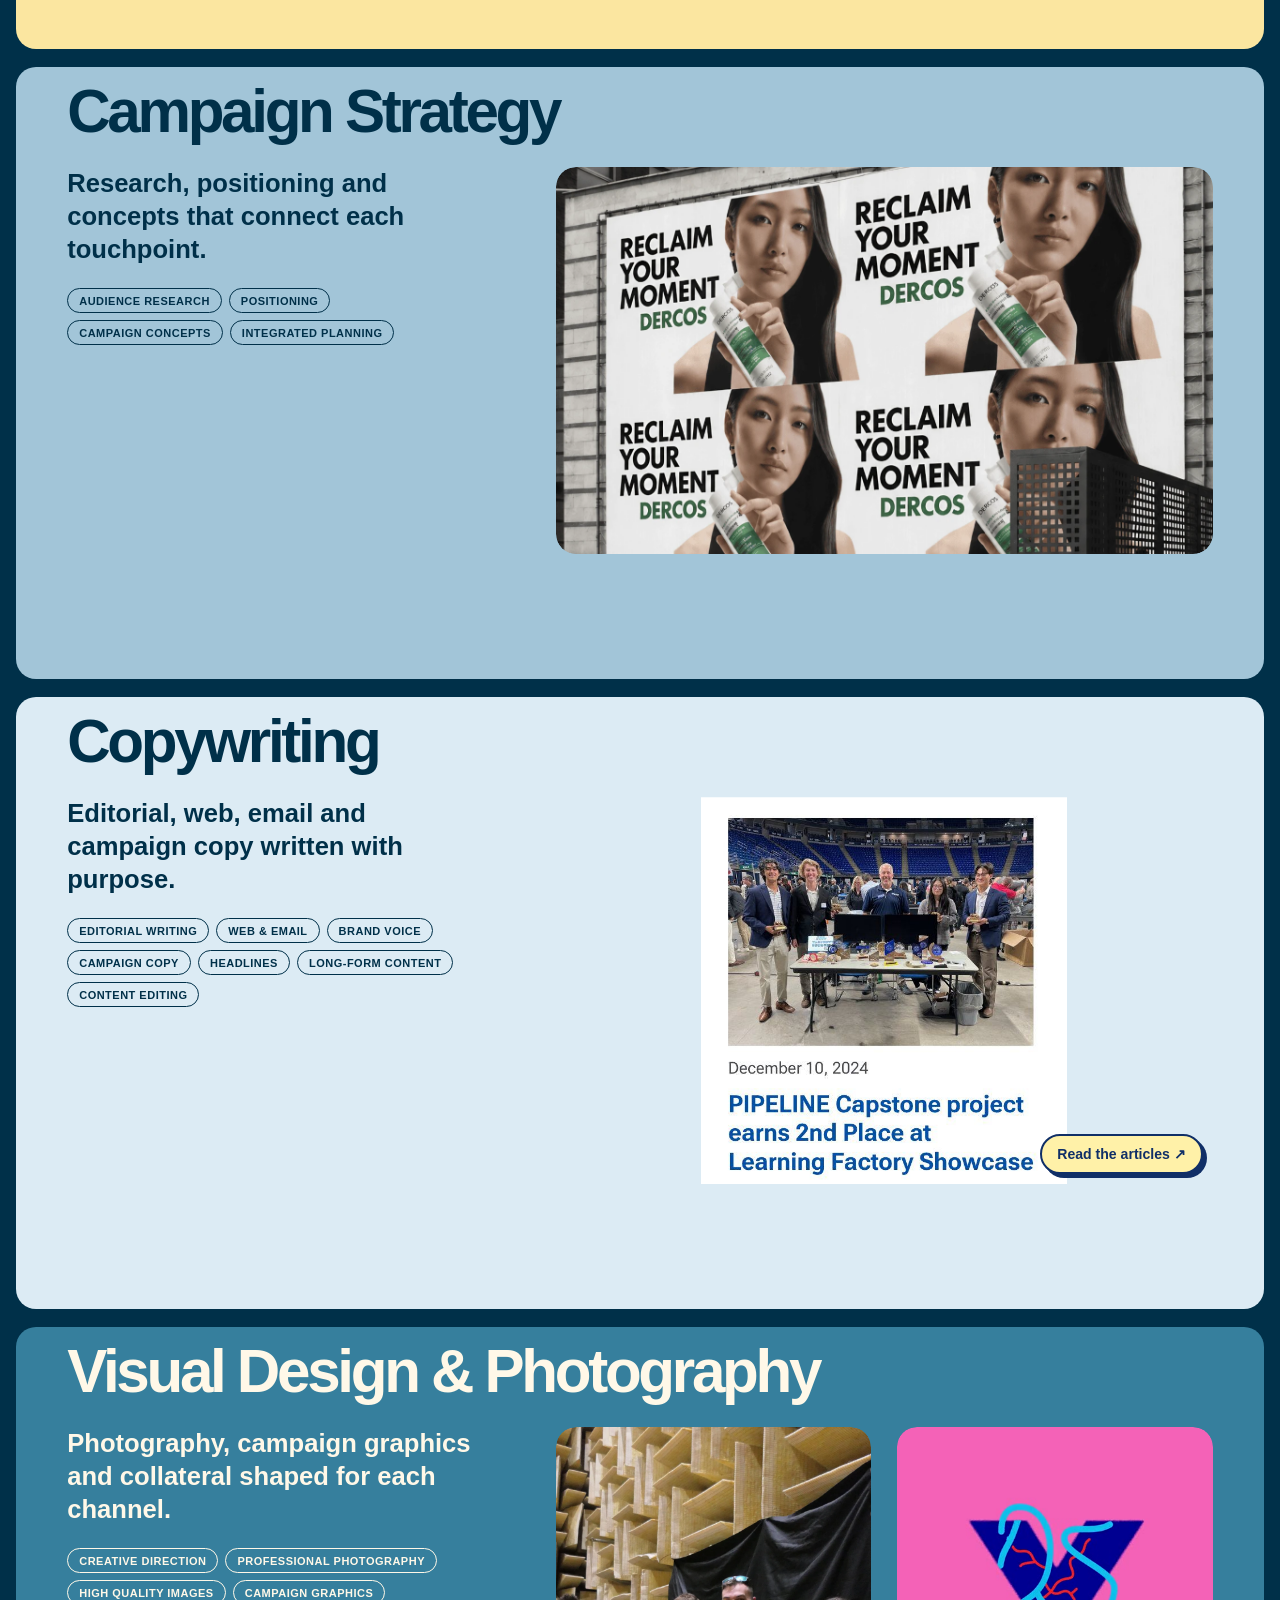
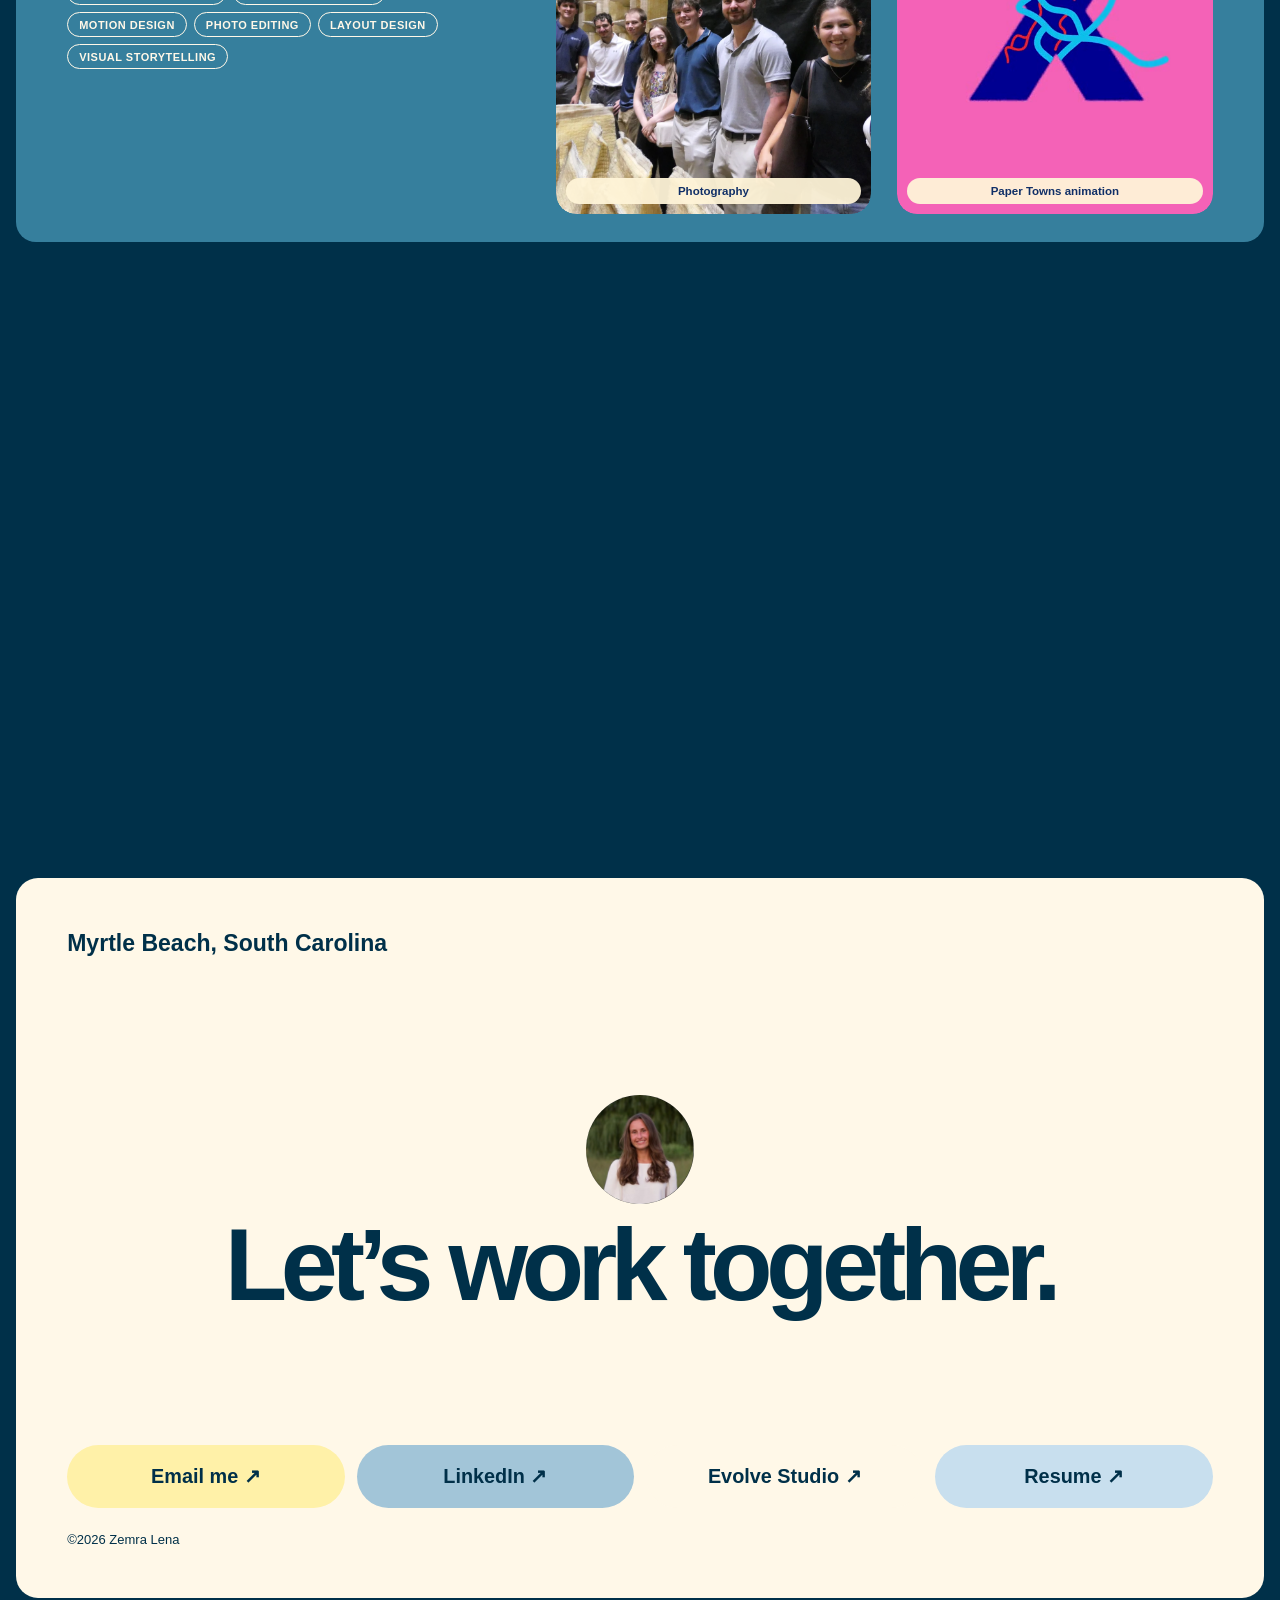
==== commit ce287d2a: "Restore Content Creation title color" ====
--- a/index.html
+++ b/index.html
@@ -8,7 +8,7 @@
 <link rel="canonical" href="https://zemralena.github.io/">
 <link rel="icon" href="assets/favicon.svg?v=20260926-2" type="image/svg+xml">
   <link rel="stylesheet" href="assets/css/home-rebuild.css?v=20260927-88">
-  <link rel="stylesheet" href="assets/css/home-distill.css?v=20260927-11">
+  <link rel="stylesheet" href="assets/css/home-distill.css?v=20260927-13">
   <link rel="stylesheet" href="assets/css/home-mobile.css?v=20260927-4" media="(max-width:760px)">
 </head>
 <body>
--- a/assets/css/home-distill.css
+++ b/assets/css/home-distill.css
@@ -133,9 +133,6 @@
   background:#367f9d!important;
   color:var(--cream-surface)!important;
 }
-#content-creation .capability-title h2{
-  color:#8f6233!important;
-}
 .capability-tags li,
 .capability-tags li:nth-child(n){
   border:1px solid currentColor!important;
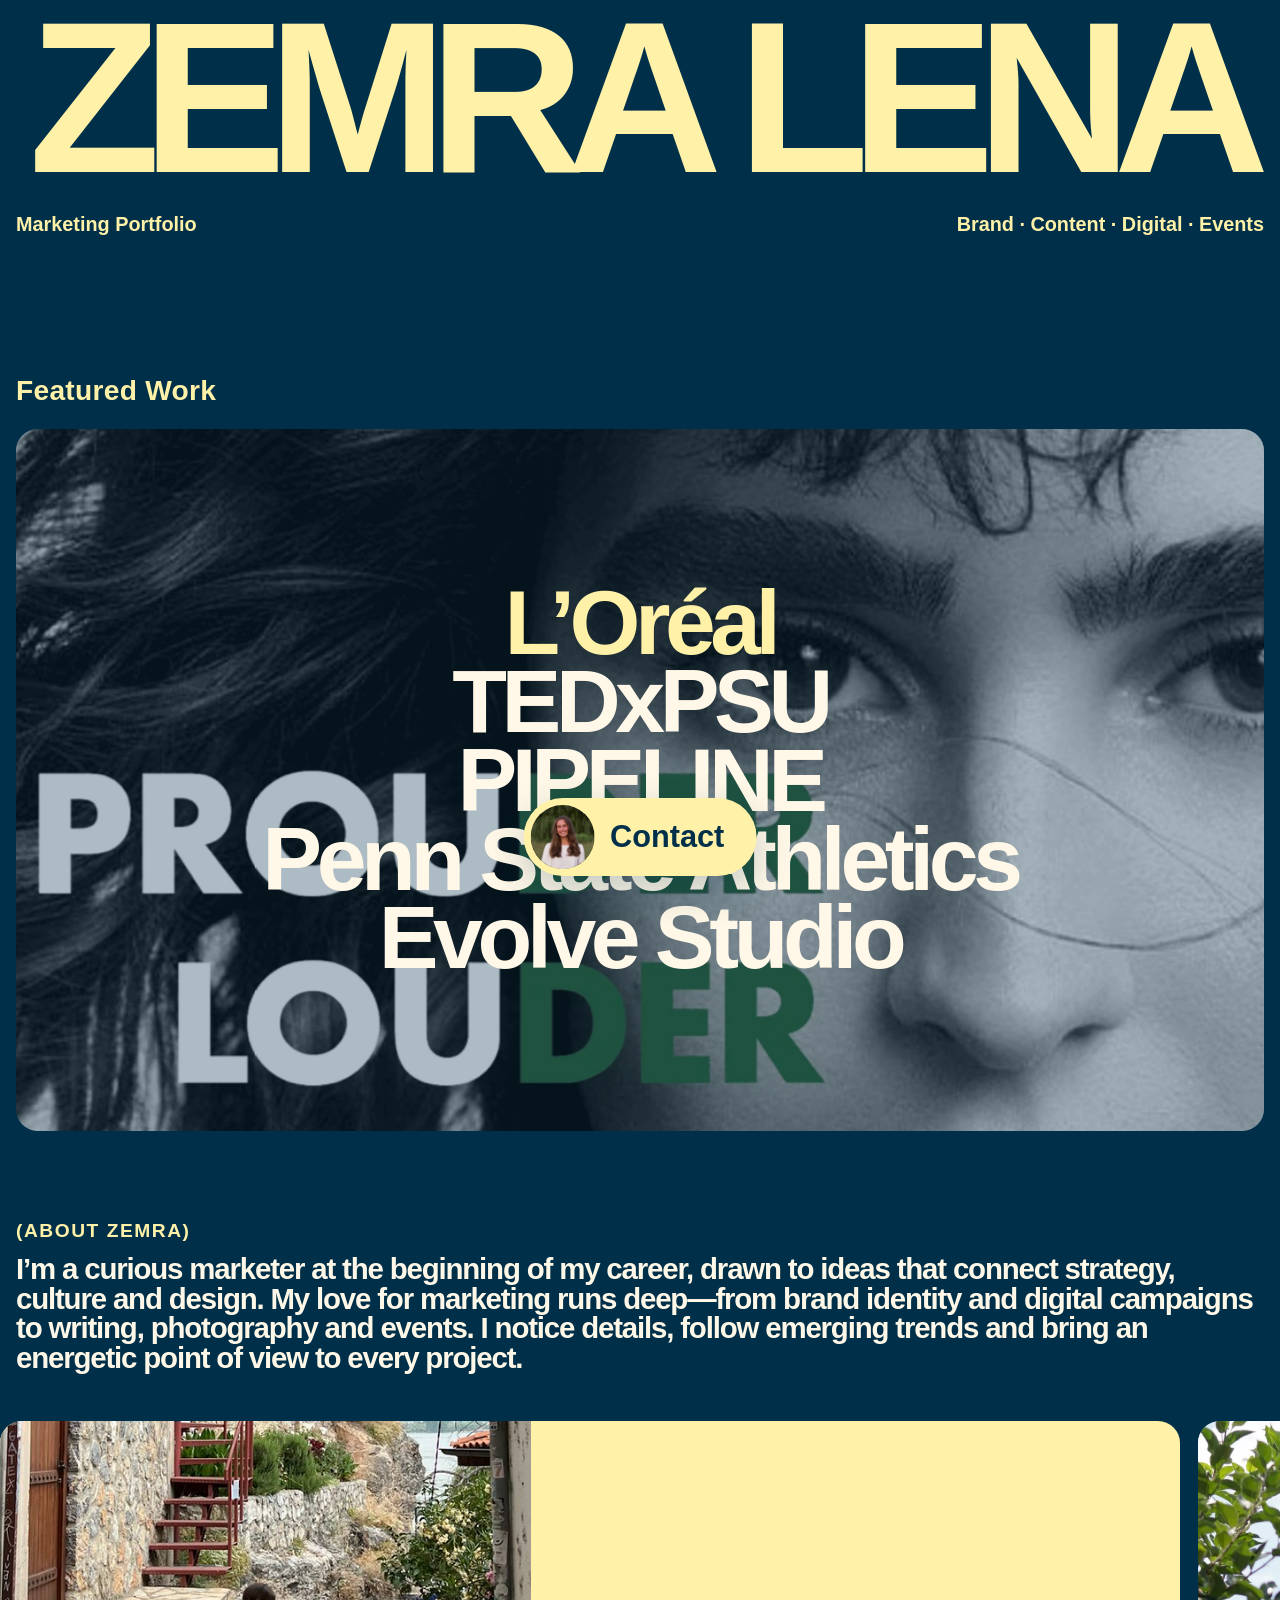
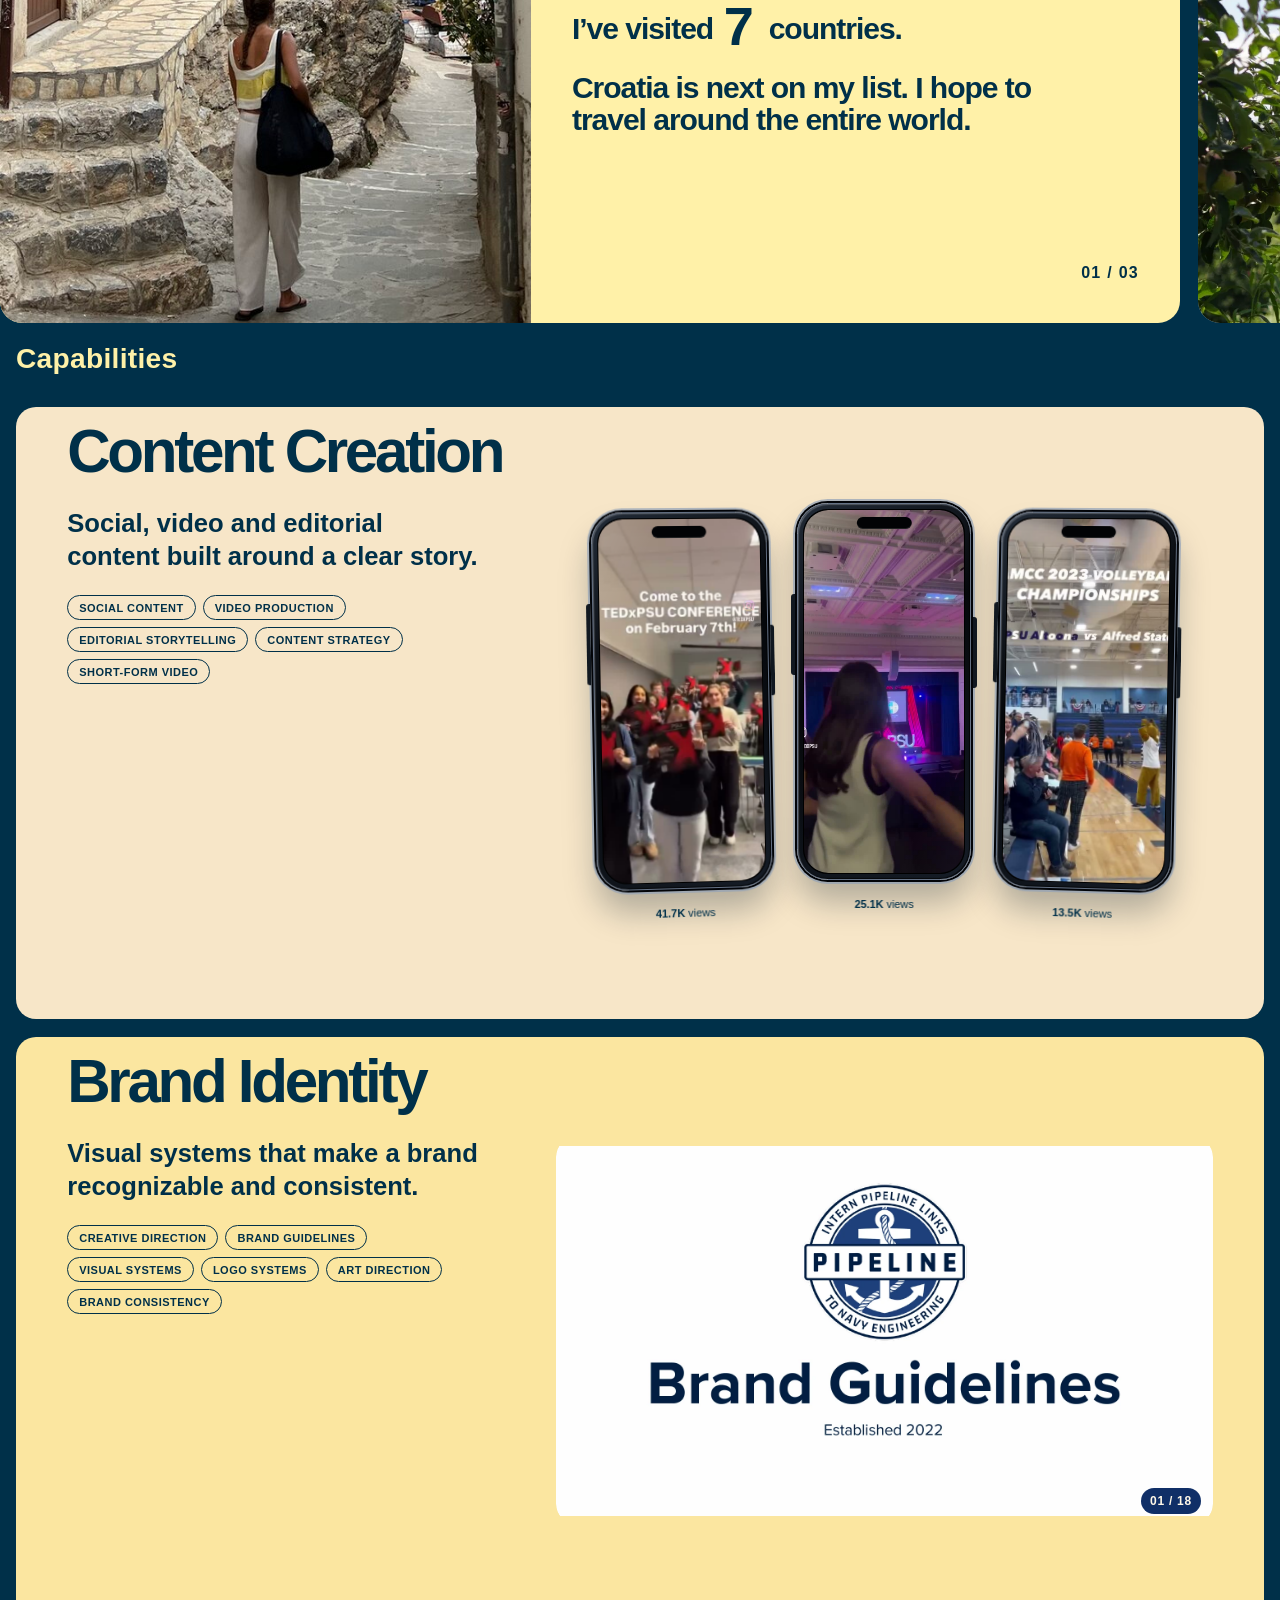
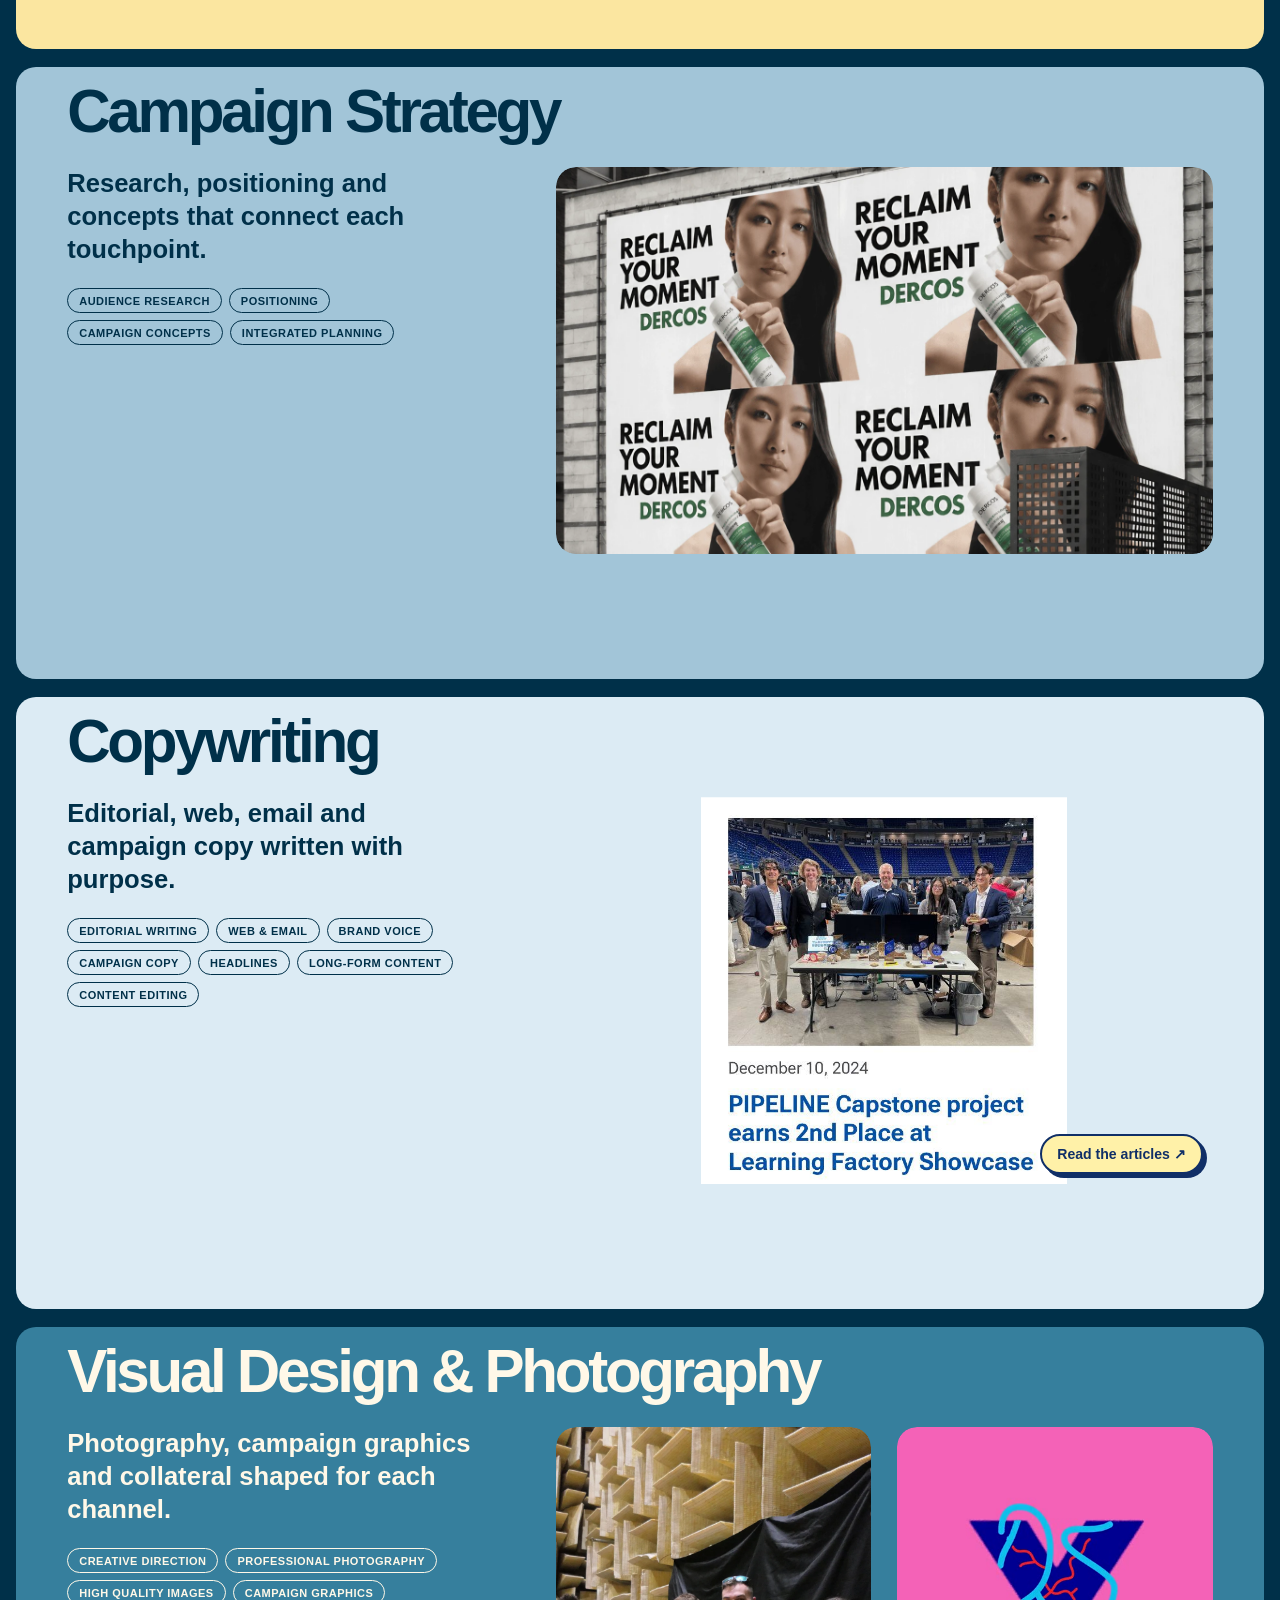
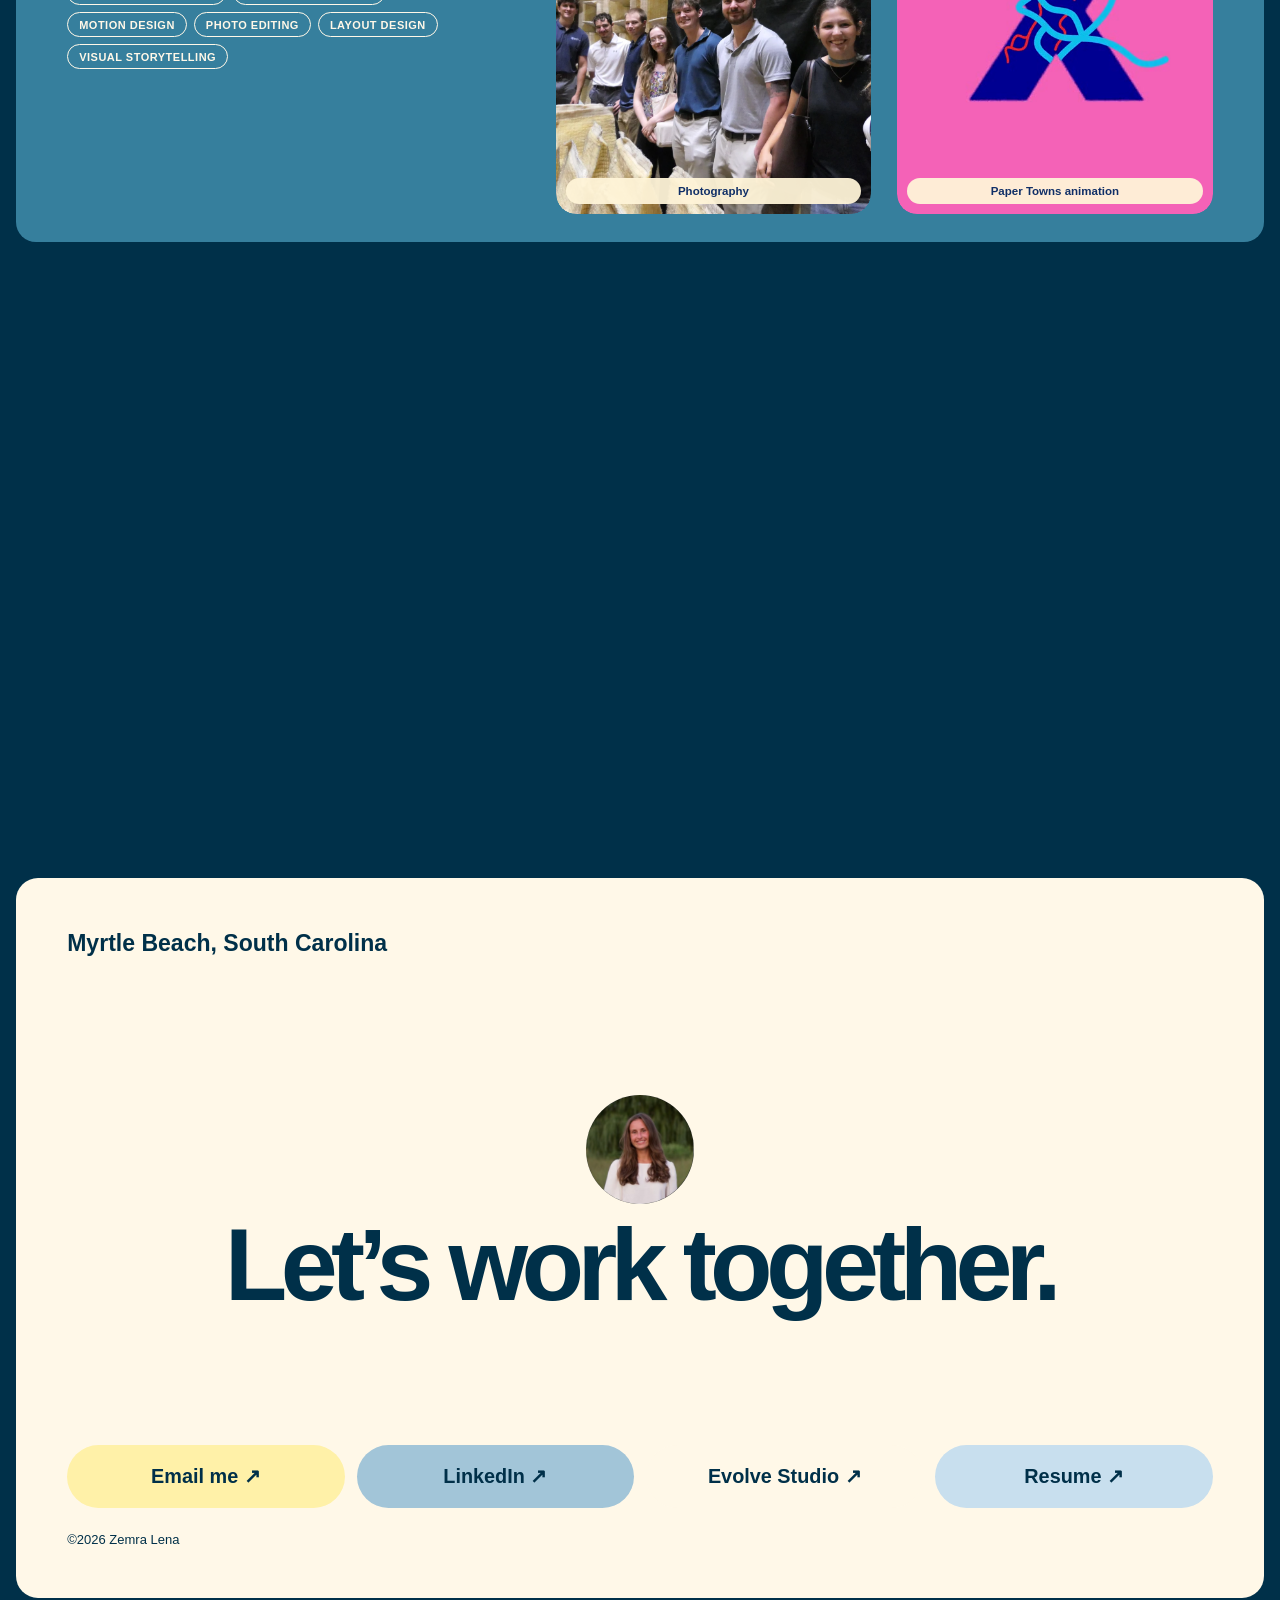
==== commit 021863d8: "Keep contact prompt after portfolio completion" ====
--- a/index.html
+++ b/index.html
@@ -9,7 +9,7 @@
 <link rel="icon" href="assets/favicon.svg?v=20260926-2" type="image/svg+xml">
   <link rel="stylesheet" href="assets/css/home-rebuild.css?v=20260927-88">
   <link rel="stylesheet" href="assets/css/home-distill.css?v=20260927-13">
-  <link rel="stylesheet" href="assets/css/home-mobile.css?v=20260927-4" media="(max-width:760px)">
+  <link rel="stylesheet" href="assets/css/home-mobile.css?v=20260927-5" media="(max-width:760px)">
 </head>
 <body>
 <a class="skip-link" href="#main-content">Skip to content</a>
@@ -139,6 +139,6 @@
   </footer>
 </main>
 
-<script src="assets/js/home-rebuild.js?v=20260927-26" defer></script>
+<script src="assets/js/home-rebuild.js?v=20260927-28" defer></script>
 </body>
 </html>
--- a/assets/css/home-mobile.css
+++ b/assets/css/home-mobile.css
@@ -242,5 +242,11 @@
     font-size:14px;
   }
   .contact-panel>p{margin:14px 0 0;font-size:10px;text-align:center}
-  .floating-contact{display:none}
+  .floating-contact{
+    display:flex;
+    bottom:max(10px,env(safe-area-inset-bottom));
+    padding:5px 15px 5px 5px;
+    font-size:16px;
+  }
+  .floating-contact img{width:42px;height:42px}
 }
